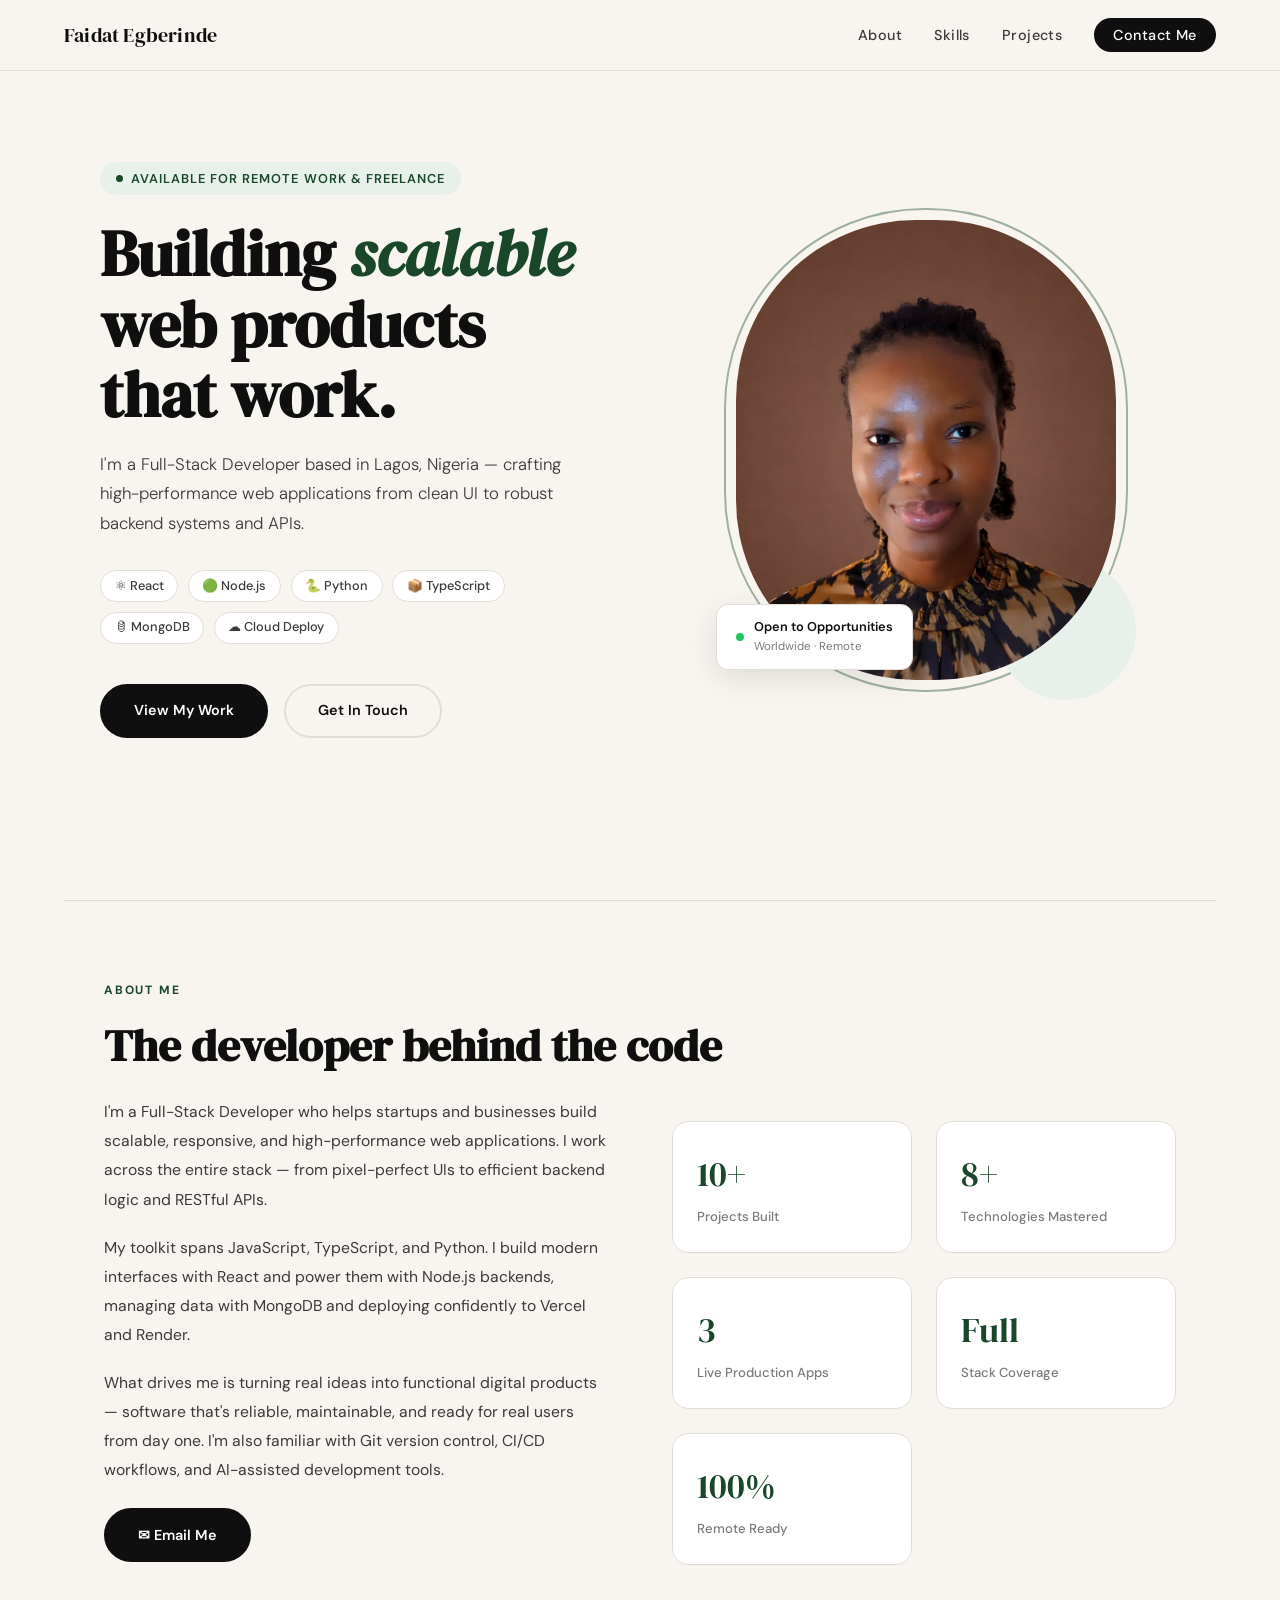
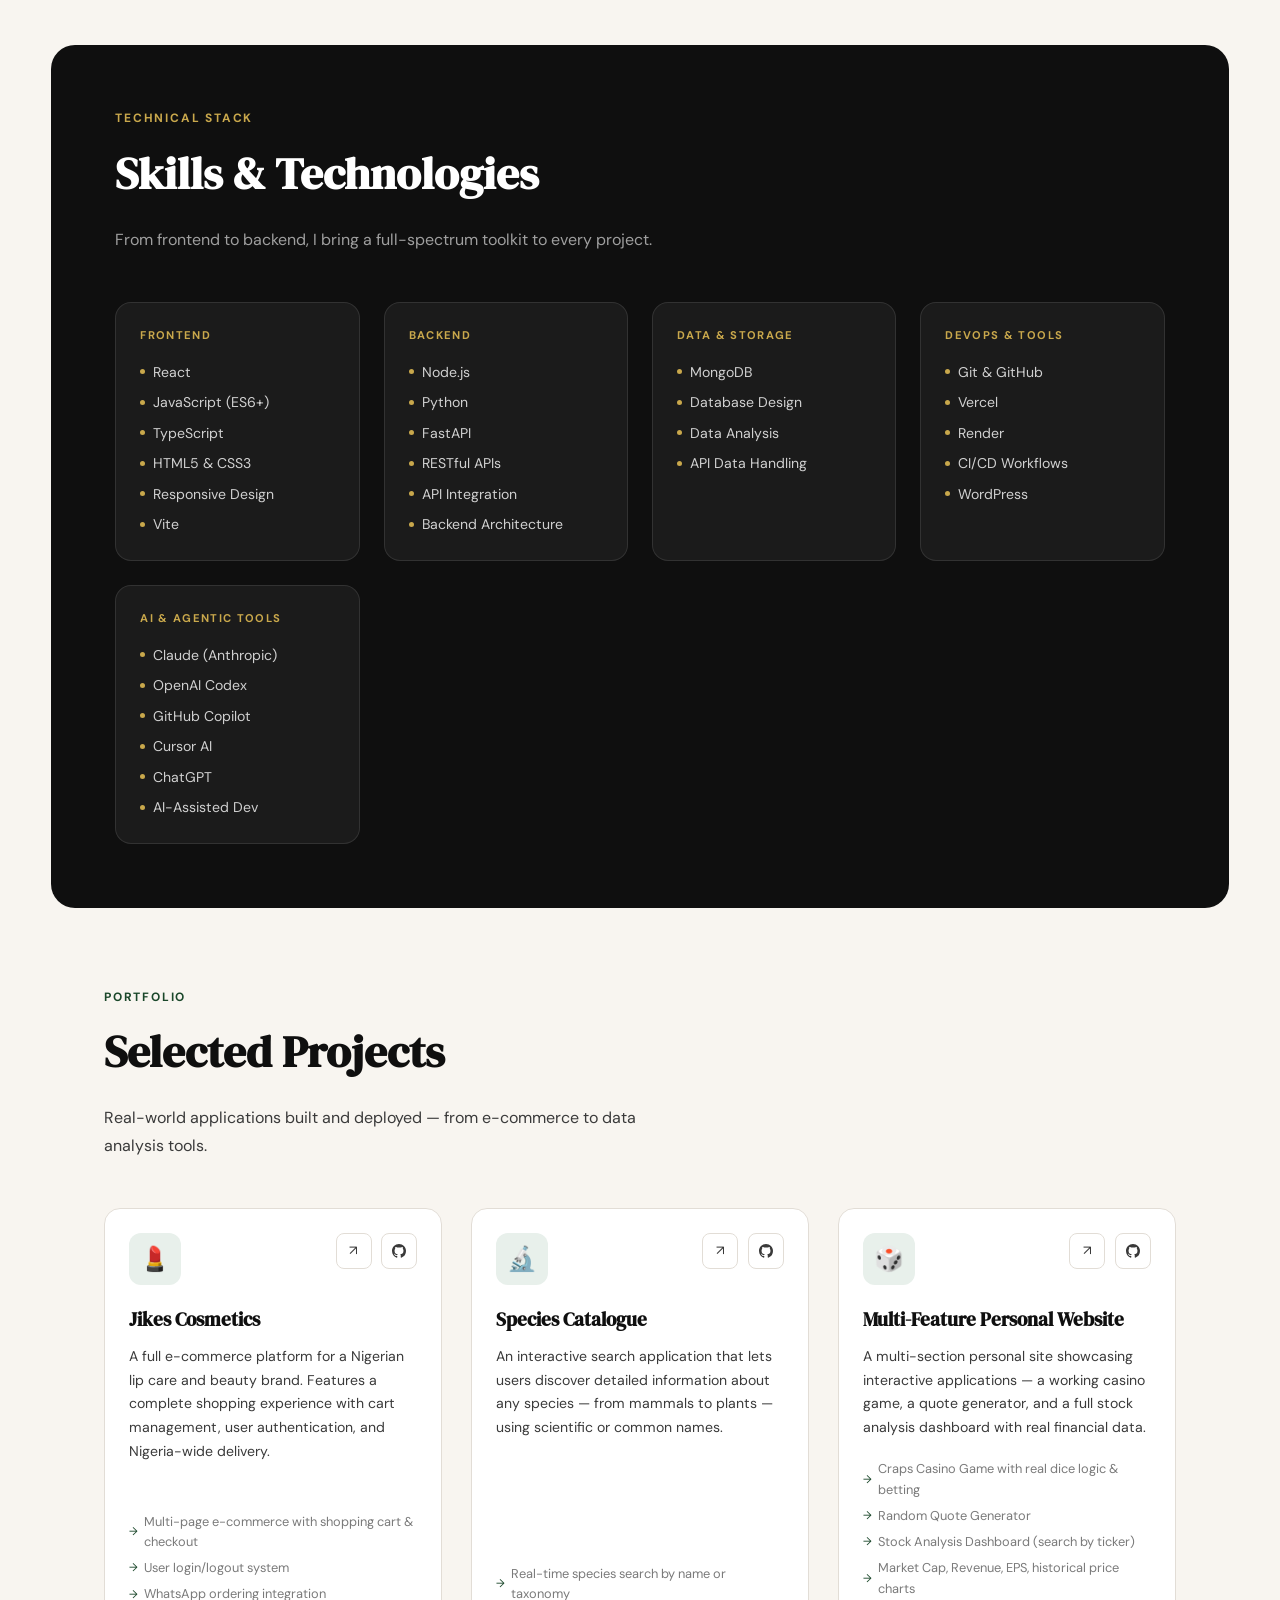
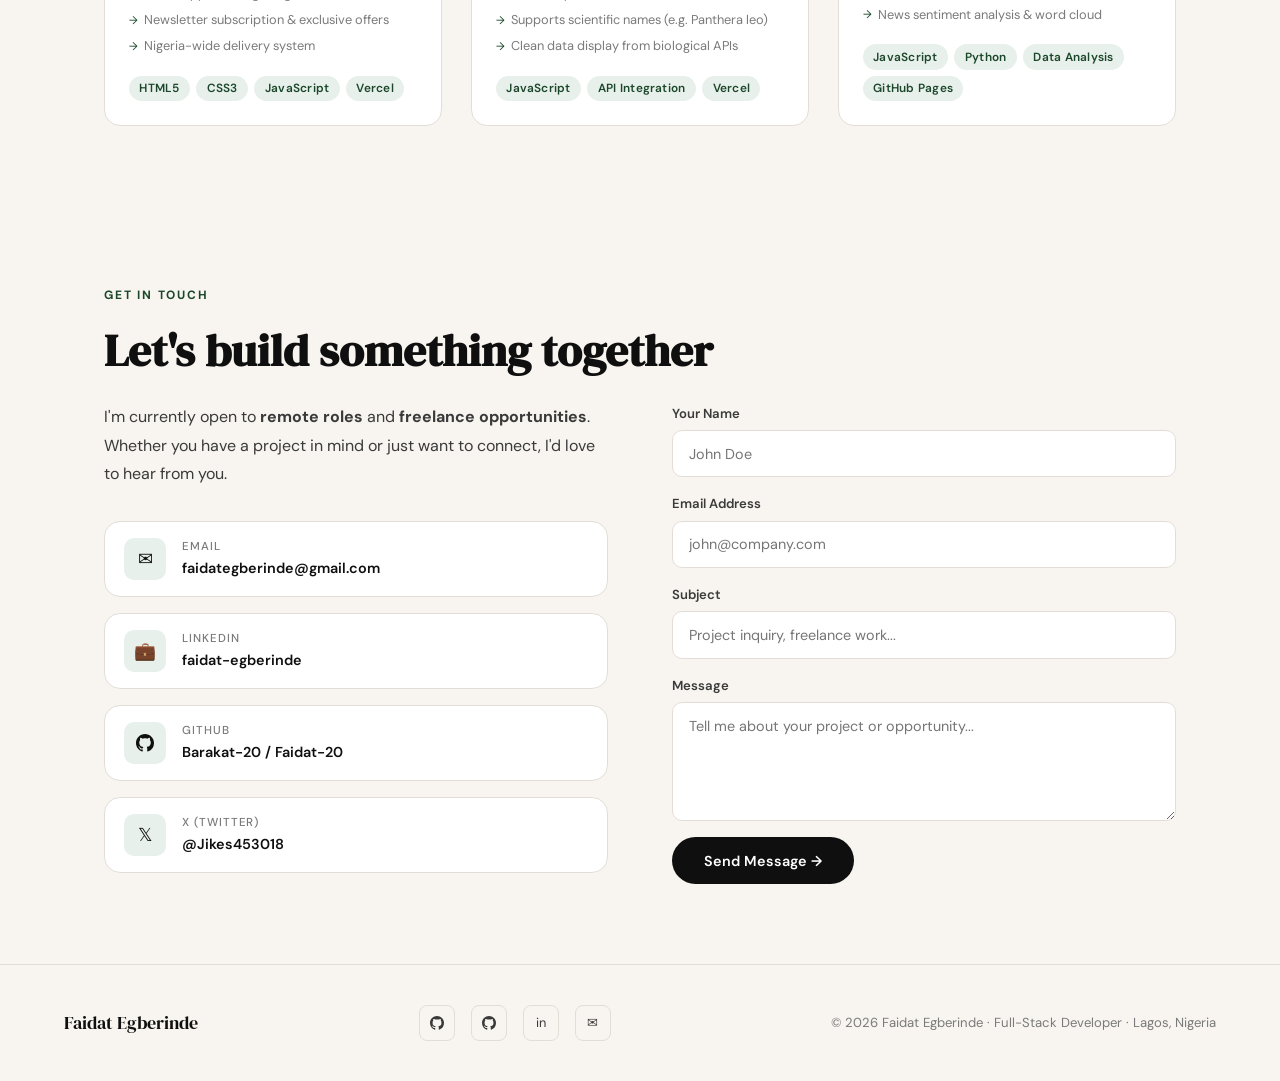
==== index.html @ 98005ed3 "Added a readme message" ====
<!DOCTYPE html>
<html lang="en">
<head>
<meta charset="UTF-8">
<meta name="viewport" content="width=device-width, initial-scale=1.0">
<title>Faidat Egberinde — Full-Stack Developer</title>
<link rel="preconnect" href="https://fonts.googleapis.com">
<link href="https://fonts.googleapis.com/css2?family=DM+Serif+Display:ital@0;1&family=DM+Sans:wght@300;400;500;600&display=swap" rel="stylesheet">
<style>
  :root {
    --ink: #0f0f0f;
    --ink-soft: #3a3a3a;
    --ink-muted: #7a7a7a;
    --bg: #f8f5f0;
    --bg-card: #ffffff;
    --accent: #1a472a;
    --accent-light: #2d6a4f;
    --accent-pale: #e8f0eb;
    --gold: #c9a84c;
    --border: #e2ddd6;
    --radius: 16px;
  }

  *, *::before, *::after { box-sizing: border-box; margin: 0; padding: 0; }

  html { scroll-behavior: smooth; }

  body {
    font-family: 'DM Sans', sans-serif;
    background: var(--bg);
    color: var(--ink);
    line-height: 1.6;
    overflow-x: hidden;
  }

  /* ── NAV ── */
  nav {
    position: fixed;
    top: 0; left: 0; right: 0;
    z-index: 100;
    display: flex;
    justify-content: space-between;
    align-items: center;
    padding: 1.2rem 5%;
    background: rgba(248,245,240,0.92);
    backdrop-filter: blur(12px);
    border-bottom: 1px solid var(--border);
  }
  .nav-logo {
    font-family: 'DM Serif Display', serif;
    font-size: 1.25rem;
    color: var(--ink);
    text-decoration: none;
    letter-spacing: 0.01em;
  }
  .nav-links { display: flex; gap: 2rem; list-style: none; }
  .nav-links a {
    text-decoration: none;
    color: var(--ink-soft);
    font-size: 0.9rem;
    font-weight: 500;
    letter-spacing: 0.03em;
    transition: color 0.2s;
  }
  .nav-links a:hover { color: var(--accent); }
  .nav-cta {
    background: var(--ink);
    color: #fff !important;
    padding: 0.5rem 1.2rem;
    border-radius: 50px;
    transition: background 0.2s !important;
  }
  .nav-cta:hover { background: var(--accent) !important; color: #fff !important; }

  /* ── HERO ── */
  .hero {
    min-height: 100vh;
    display: grid;
    grid-template-columns: 1fr 1fr;
    align-items: center;
    padding: 6rem 5% 4rem;
    gap: 4rem;
    max-width: 1200px;
    margin: 0 auto;
  }
  .hero-text { animation: fadeUp 0.9s ease both; }
  .hero-badge {
    display: inline-flex;
    align-items: center;
    gap: 0.5rem;
    background: var(--accent-pale);
    color: var(--accent);
    font-size: 0.8rem;
    font-weight: 600;
    letter-spacing: 0.08em;
    text-transform: uppercase;
    padding: 0.4rem 1rem;
    border-radius: 50px;
    margin-bottom: 1.5rem;
  }
  .hero-badge::before {
    content: '';
    width: 7px; height: 7px;
    background: var(--accent);
    border-radius: 50%;
    animation: pulse 2s infinite;
  }
  h1 {
    font-family: 'DM Serif Display', serif;
    font-size: clamp(2.8rem, 5vw, 4.2rem);
    line-height: 1.1;
    color: var(--ink);
    margin-bottom: 1.2rem;
  }
  h1 em {
    font-style: italic;
    color: var(--accent);
  }
  .hero-subtitle {
    font-size: 1.05rem;
    color: var(--ink-soft);
    max-width: 480px;
    margin-bottom: 2rem;
    font-weight: 300;
    line-height: 1.75;
  }
  .hero-tags {
    display: flex;
    flex-wrap: wrap;
    gap: 0.6rem;
    margin-bottom: 2.5rem;
  }
  .tag {
    background: var(--bg-card);
    border: 1px solid var(--border);
    color: var(--ink-soft);
    padding: 0.3rem 0.85rem;
    border-radius: 50px;
    font-size: 0.8rem;
    font-weight: 500;
  }
  .hero-actions { display: flex; gap: 1rem; flex-wrap: wrap; }
  .btn-primary {
    background: var(--ink);
    color: #fff;
    padding: 0.85rem 2rem;
    border-radius: 50px;
    text-decoration: none;
    font-weight: 600;
    font-size: 0.9rem;
    transition: all 0.2s;
    border: 2px solid var(--ink);
  }
  .btn-primary:hover { background: var(--accent); border-color: var(--accent); }
  .btn-outline {
    background: transparent;
    color: var(--ink);
    padding: 0.85rem 2rem;
    border-radius: 50px;
    text-decoration: none;
    font-weight: 600;
    font-size: 0.9rem;
    border: 2px solid var(--border);
    transition: all 0.2s;
  }
  .btn-outline:hover { border-color: var(--ink); }

  .hero-visual {
    display: flex;
    justify-content: center;
    animation: fadeUp 1.1s 0.2s ease both;
  }
  .photo-frame {
    position: relative;
    width: 380px;
    height: 460px;
  }
  .photo-frame::before {
    content: '';
    position: absolute;
    inset: -12px;
    border: 2px solid var(--accent);
    border-radius: 200px 200px 200px 200px;
    z-index: 0;
    opacity: 0.4;
  }
  .photo-frame::after {
    content: '';
    position: absolute;
    bottom: -20px;
    right: -20px;
    width: 140px;
    height: 140px;
    background: var(--accent-pale);
    border-radius: 50%;
    z-index: 0;
  }
  .photo-frame img {
    position: relative;
    z-index: 1;
    width: 100%;
    height: 100%;
    object-fit: cover;
    border-radius: 180px 180px 180px 180px;
    display: block;
  }
  .photo-badge {
    position: absolute;
    bottom: 10px;
    left: -20px;
    z-index: 2;
    background: var(--bg-card);
    border: 1px solid var(--border);
    border-radius: 12px;
    padding: 0.8rem 1.2rem;
    box-shadow: 0 8px 30px rgba(0,0,0,0.1);
    display: flex;
    align-items: center;
    gap: 0.6rem;
    font-size: 0.8rem;
  }
  .badge-dot { width: 8px; height: 8px; background: #22c55e; border-radius: 50%; animation: pulse 2s infinite; }
  .badge-text { font-weight: 600; color: var(--ink); }
  .badge-sub { color: var(--ink-muted); font-size: 0.72rem; }

  /* ── SECTIONS ── */
  section { padding: 5rem 5%; max-width: 1200px; margin: 0 auto; }
  .section-label {
    font-size: 0.75rem;
    font-weight: 700;
    letter-spacing: 0.15em;
    text-transform: uppercase;
    color: var(--accent);
    margin-bottom: 0.6rem;
  }
  .section-title {
    font-family: 'DM Serif Display', serif;
    font-size: clamp(1.8rem, 3.5vw, 2.8rem);
    color: var(--ink);
    margin-bottom: 1rem;
  }
  .section-desc {
    color: var(--ink-soft);
    max-width: 540px;
    font-size: 1rem;
    line-height: 1.75;
    margin-bottom: 3rem;
  }
  .divider {
    width: 100%;
    height: 1px;
    background: var(--border);
    margin: 0 5%;
    width: 90%;
  }

  /* ── ABOUT ── */
  .about-grid {
    display: grid;
    grid-template-columns: 1fr 1fr;
    gap: 4rem;
    align-items: start;
  }
  .about-text p {
    color: var(--ink-soft);
    line-height: 1.85;
    margin-bottom: 1.2rem;
    font-size: 0.98rem;
  }
  .about-stats {
    display: grid;
    grid-template-columns: 1fr 1fr;
    gap: 1.5rem;
    margin-top: 1.5rem;
  }
  .stat-card {
    background: var(--bg-card);
    border: 1px solid var(--border);
    border-radius: var(--radius);
    padding: 1.5rem;
  }
  .stat-num {
    font-family: 'DM Serif Display', serif;
    font-size: 2.2rem;
    color: var(--accent);
    display: block;
  }
  .stat-label { font-size: 0.82rem; color: var(--ink-muted); font-weight: 500; }

  /* ── SKILLS ── */
  #skills { background: var(--ink); border-radius: 24px; padding: 4rem; max-width: calc(100% - 8%); margin: 0 4%; }
  #skills .section-label { color: var(--gold); }
  #skills .section-title { color: #fff; }
  #skills .section-desc { color: rgba(255,255,255,0.6); }
  .skills-grid {
    display: grid;
    grid-template-columns: repeat(auto-fit, minmax(200px, 1fr));
    gap: 1.5rem;
  }
  .skill-group {
    background: rgba(255,255,255,0.05);
    border: 1px solid rgba(255,255,255,0.1);
    border-radius: var(--radius);
    padding: 1.5rem;
  }
  .skill-group-title {
    font-size: 0.7rem;
    font-weight: 700;
    letter-spacing: 0.12em;
    text-transform: uppercase;
    color: var(--gold);
    margin-bottom: 1rem;
  }
  .skill-list { display: flex; flex-direction: column; gap: 0.5rem; }
  .skill-item {
    font-size: 0.88rem;
    color: rgba(255,255,255,0.8);
    display: flex;
    align-items: center;
    gap: 0.5rem;
    font-weight: 400;
  }
  .skill-dot { width: 5px; height: 5px; background: var(--gold); border-radius: 50%; flex-shrink: 0; }

  /* ── PROJECTS ── */
  .projects-grid {
    display: grid;
    grid-template-columns: repeat(auto-fit, minmax(320px, 1fr));
    gap: 1.8rem;
  }
  .project-card {
    background: var(--bg-card);
    border: 1px solid var(--border);
    border-radius: var(--radius);
    overflow: hidden;
    transition: transform 0.25s, box-shadow 0.25s;
    display: flex;
    flex-direction: column;
  }
  .project-card:hover {
    transform: translateY(-5px);
    box-shadow: 0 20px 50px rgba(0,0,0,0.09);
  }
  .project-header {
    padding: 1.5rem 1.5rem 0;
    display: flex;
    justify-content: space-between;
    align-items: flex-start;
  }
  .project-icon {
    width: 52px; height: 52px;
    border-radius: 12px;
    display: flex;
    align-items: center;
    justify-content: center;
    font-size: 1.5rem;
    background: var(--accent-pale);
  }
  .project-links { display: flex; gap: 0.6rem; }
  .project-links a {
    width: 36px; height: 36px;
    border: 1px solid var(--border);
    border-radius: 8px;
    display: flex;
    align-items: center;
    justify-content: center;
    text-decoration: none;
    color: var(--ink-soft);
    font-size: 0.85rem;
    transition: all 0.2s;
  }
  .project-links a:hover { background: var(--ink); color: #fff; border-color: var(--ink); }
  .project-body { padding: 1.2rem 1.5rem 1.5rem; flex: 1; display: flex; flex-direction: column; }
  .project-title {
    font-family: 'DM Serif Display', serif;
    font-size: 1.2rem;
    color: var(--ink);
    margin-bottom: 0.6rem;
  }
  .project-desc {
    font-size: 0.88rem;
    color: var(--ink-soft);
    line-height: 1.7;
    margin-bottom: 1.2rem;
    flex: 1;
  }
  .project-features {
    list-style: none;
    margin-bottom: 1.2rem;
    display: flex;
    flex-direction: column;
    gap: 0.35rem;
  }
  .project-features li {
    font-size: 0.8rem;
    color: var(--ink-muted);
    display: flex;
    align-items: center;
    gap: 0.4rem;
  }
  .project-features li::before { content: '→'; color: var(--accent); font-size: 0.7rem; }
  .project-tech { display: flex; flex-wrap: wrap; gap: 0.4rem; }
  .tech-tag {
    background: var(--accent-pale);
    color: var(--accent);
    border-radius: 50px;
    padding: 0.2rem 0.65rem;
    font-size: 0.74rem;
    font-weight: 600;
    letter-spacing: 0.02em;
  }

  /* ── CONTACT ── */
  .contact-wrap {
    display: grid;
    grid-template-columns: 1fr 1fr;
    gap: 4rem;
    align-items: start;
  }
  .contact-channels { display: flex; flex-direction: column; gap: 1rem; margin-top: 2rem; }
  .contact-channel {
    display: flex;
    align-items: center;
    gap: 1rem;
    padding: 1rem 1.2rem;
    background: var(--bg-card);
    border: 1px solid var(--border);
    border-radius: var(--radius);
    text-decoration: none;
    color: var(--ink);
    transition: all 0.2s;
  }
  .contact-channel:hover { border-color: var(--accent); box-shadow: 0 4px 16px rgba(26,71,42,0.1); }
  .channel-icon {
    width: 42px; height: 42px;
    background: var(--accent-pale);
    border-radius: 10px;
    display: flex;
    align-items: center;
    justify-content: center;
    font-size: 1.1rem;
    flex-shrink: 0;
  }
  .channel-label { font-size: 0.72rem; color: var(--ink-muted); font-weight: 500; text-transform: uppercase; letter-spacing: 0.08em; }
  .channel-value { font-size: 0.9rem; font-weight: 600; color: var(--ink); }

  .contact-form { display: flex; flex-direction: column; gap: 1rem; }
  .form-group { display: flex; flex-direction: column; gap: 0.4rem; }
  .form-group label { font-size: 0.82rem; font-weight: 600; color: var(--ink-soft); }
  .form-group input,
  .form-group textarea {
    background: var(--bg-card);
    border: 1px solid var(--border);
    border-radius: 10px;
    padding: 0.85rem 1rem;
    font-family: 'DM Sans', sans-serif;
    font-size: 0.9rem;
    color: var(--ink);
    outline: none;
    transition: border-color 0.2s;
    resize: vertical;
  }
  .form-group input:focus,
  .form-group textarea:focus { border-color: var(--accent); }
  .form-submit {
    background: var(--ink);
    color: #fff;
    border: none;
    padding: 0.9rem 2rem;
    border-radius: 50px;
    font-family: 'DM Sans', sans-serif;
    font-size: 0.9rem;
    font-weight: 600;
    cursor: pointer;
    transition: background 0.2s;
    align-self: flex-start;
  }
  .form-submit:hover { background: var(--accent); }

  /* ── FOOTER ── */
  footer {
    border-top: 1px solid var(--border);
    padding: 2.5rem 5%;
    display: flex;
    justify-content: space-between;
    align-items: center;
    max-width: 100%;
    flex-wrap: wrap;
    gap: 1rem;
  }
  .footer-left {
    font-family: 'DM Serif Display', serif;
    font-size: 1.1rem;
    color: var(--ink);
  }
  .footer-right { font-size: 0.82rem; color: var(--ink-muted); }
  .footer-socials { display: flex; gap: 1rem; }
  .footer-socials a {
    width: 36px; height: 36px;
    border: 1px solid var(--border);
    border-radius: 8px;
    display: flex;
    align-items: center;
    justify-content: center;
    text-decoration: none;
    color: var(--ink-soft);
    font-size: 0.8rem;
    transition: all 0.2s;
  }
  .footer-socials a:hover { background: var(--ink); color: #fff; border-color: var(--ink); }

  /* ── ANIMATIONS ── */
  @keyframes fadeUp {
    from { opacity: 0; transform: translateY(28px); }
    to { opacity: 1; transform: translateY(0); }
  }
  @keyframes pulse {
    0%, 100% { opacity: 1; transform: scale(1); }
    50% { opacity: 0.5; transform: scale(0.8); }
  }

  .fade-in { opacity: 0; transform: translateY(20px); transition: opacity 0.7s ease, transform 0.7s ease; }
  .fade-in.visible { opacity: 1; transform: translateY(0); }

  /* ── RESPONSIVE ── */
  @media (max-width: 768px) {
    .hero { grid-template-columns: 1fr; text-align: center; gap: 2.5rem; padding-top: 5rem; }
    .hero-visual { order: -1; }
    .photo-frame { width: 260px; height: 320px; }
    .photo-badge { left: 0; }
    .hero-subtitle { margin: 0 auto 2rem; }
    .hero-tags { justify-content: center; }
    .hero-actions { justify-content: center; }
    .about-grid { grid-template-columns: 1fr; }
    #skills { padding: 2.5rem 1.5rem; margin: 0 4%; }
    .contact-wrap { grid-template-columns: 1fr; }
    .nav-links { display: none; }
    footer { flex-direction: column; text-align: center; }
    .projects-grid { grid-template-columns: 1fr; }
  }
</style>
</head>
<body>

<!-- NAV -->
<nav>
  <a href="#" class="nav-logo">Faidat Egberinde</a>
  <ul class="nav-links">
    <li><a href="#about">About</a></li>
    <li><a href="#skills">Skills</a></li>
    <li><a href="#projects">Projects</a></li>
    <li><a href="#contact" class="nav-cta">Contact Me</a></li>
  </ul>
</nav>

<!-- HERO -->
<div style="max-width:1200px;margin:0 auto;">
<section style="padding-top:0;padding-bottom:0;max-width:none;margin:0;" class="hero">
  <div class="hero-text">
    <div class="hero-badge">Available for Remote Work &amp; Freelance</div>
    <h1>Building <em>scalable</em><br>web products<br>that work.</h1>
    <p class="hero-subtitle">
      I'm a Full-Stack Developer based in Lagos, Nigeria — crafting high-performance web applications from clean UI to robust backend systems and APIs.
    </p>
    <div class="hero-tags">
      <span class="tag">⚛ React</span>
      <span class="tag">🟢 Node.js</span>
      <span class="tag">🐍 Python</span>
      <span class="tag">📦 TypeScript</span>
      <span class="tag">🛢 MongoDB</span>
      <span class="tag">☁ Cloud Deploy</span>
    </div>
    <div class="hero-actions">
      <a href="#projects" class="btn-primary">View My Work</a>
      <a href="#contact" class="btn-outline">Get In Touch</a>
    </div>
  </div>
  <div class="hero-visual">
    <div class="photo-frame">
      <img src="PHOTO_PLACEHOLDER" alt="Faidat Egberinde">
      <div class="photo-badge">
        <div>
          <div class="badge-dot"></div>
        </div>
        <div>
          <div class="badge-text">Open to Opportunities</div>
          <div class="badge-sub">Worldwide · Remote</div>
        </div>
      </div>
    </div>
  </div>
</section>
</div>

<div class="divider"></div>

<!-- ABOUT -->
<section id="about">
  <div class="section-label fade-in">About Me</div>
  <h2 class="section-title fade-in">The developer behind the code</h2>
  <div class="about-grid">
    <div class="about-text fade-in">
      <p>I'm a Full-Stack Developer who helps startups and businesses build scalable, responsive, and high-performance web applications. I work across the entire stack — from pixel-perfect UIs to efficient backend logic and RESTful APIs.</p>
      <p>My toolkit spans JavaScript, TypeScript, and Python. I build modern interfaces with React and power them with Node.js backends, managing data with MongoDB and deploying confidently to Vercel and Render.</p>
      <p>What drives me is turning real ideas into functional digital products — software that's reliable, maintainable, and ready for real users from day one. I'm also familiar with Git version control, CI/CD workflows, and AI-assisted development tools.</p>
      <div style="margin-top:1.5rem;">
        <a href="mailto:faidategberinde@gmail.com" class="btn-primary" style="display:inline-flex;align-items:center;gap:0.4rem;">✉ Email Me</a>
      </div>
    </div>
    <div class="fade-in">
      <div class="about-stats">
        <div class="stat-card">
          <span class="stat-num">10+</span>
          <span class="stat-label">Projects Built</span>
        </div>
        <div class="stat-card">
          <span class="stat-num">8+</span>
          <span class="stat-label">Technologies Mastered</span>
        </div>
        <div class="stat-card">
          <span class="stat-num">3</span>
          <span class="stat-label">Live Production Apps</span>
        </div>
        <div class="stat-card">
          <span class="stat-num">Full</span>
          <span class="stat-label">Stack Coverage</span>
        </div>
        <div class="stat-card">
          <span class="stat-num">100%</span>
          <span class="stat-label">Remote Ready</span>
        </div>
      </div>
    </div>
  </div>
</section>

<!-- SKILLS -->
<section id="skills" style="border-radius:24px;">
  <div class="section-label fade-in">Technical Stack</div>
  <h2 class="section-title fade-in">Skills &amp; Technologies</h2>
  <p class="section-desc fade-in">From frontend to backend, I bring a full-spectrum toolkit to every project.</p>
  <div class="skills-grid fade-in">
    <div class="skill-group">
      <div class="skill-group-title">Frontend</div>
      <div class="skill-list">
        <div class="skill-item"><span class="skill-dot"></span>React</div>
        <div class="skill-item"><span class="skill-dot"></span>JavaScript (ES6+)</div>
        <div class="skill-item"><span class="skill-dot"></span>TypeScript</div>
        <div class="skill-item"><span class="skill-dot"></span>HTML5 &amp; CSS3</div>
        <div class="skill-item"><span class="skill-dot"></span>Responsive Design</div>
        <div class="skill-item"><span class="skill-dot"></span>Vite</div>
      </div>
    </div>
    <div class="skill-group">
      <div class="skill-group-title">Backend</div>
      <div class="skill-list">
        <div class="skill-item"><span class="skill-dot"></span>Node.js</div>
        <div class="skill-item"><span class="skill-dot"></span>Python</div>
        <div class="skill-item"><span class="skill-dot"></span>FastAPI</div>
        <div class="skill-item"><span class="skill-dot"></span>RESTful APIs</div>
        <div class="skill-item"><span class="skill-dot"></span>API Integration</div>
        <div class="skill-item"><span class="skill-dot"></span>Backend Architecture</div>
      </div>
    </div>
    <div class="skill-group">
      <div class="skill-group-title">Data &amp; Storage</div>
      <div class="skill-list">
        <div class="skill-item"><span class="skill-dot"></span>MongoDB</div>
        <div class="skill-item"><span class="skill-dot"></span>Database Design</div>
        <div class="skill-item"><span class="skill-dot"></span>Data Analysis</div>
        <div class="skill-item"><span class="skill-dot"></span>API Data Handling</div>
      </div>
    </div>
    <div class="skill-group">
      <div class="skill-group-title">DevOps &amp; Tools</div>
      <div class="skill-list">
        <div class="skill-item"><span class="skill-dot"></span>Git &amp; GitHub</div>
        <div class="skill-item"><span class="skill-dot"></span>Vercel</div>
        <div class="skill-item"><span class="skill-dot"></span>Render</div>
        <div class="skill-item"><span class="skill-dot"></span>CI/CD Workflows</div>
        <div class="skill-item"><span class="skill-dot"></span>WordPress</div>
      </div>
    </div>
    <div class="skill-group">
      <div class="skill-group-title">AI &amp; Agentic Tools</div>
      <div class="skill-list">
        <div class="skill-item"><span class="skill-dot"></span>Claude (Anthropic)</div>
        <div class="skill-item"><span class="skill-dot"></span>OpenAI Codex</div>
        <div class="skill-item"><span class="skill-dot"></span>GitHub Copilot</div>
        <div class="skill-item"><span class="skill-dot"></span>Cursor AI</div>
        <div class="skill-item"><span class="skill-dot"></span>ChatGPT</div>
        <div class="skill-item"><span class="skill-dot"></span>AI-Assisted Dev</div>
      </div>
    </div>
  </div>
</section>

<!-- PROJECTS -->
<section id="projects">
  <div class="section-label fade-in">Portfolio</div>
  <h2 class="section-title fade-in">Selected Projects</h2>
  <p class="section-desc fade-in">Real-world applications built and deployed — from e-commerce to data analysis tools.</p>
  <div class="projects-grid">

    <!-- Project 1: Jikes Cosmetics -->
    <div class="project-card fade-in">
      <div class="project-header">
        <div class="project-icon">💄</div>
        <div class="project-links">
          <a href="https://jc-website-mu.vercel.app/" target="_blank" rel="noopener" title="Live Site">↗</a>
          <a href="https://github.com/Barakat-20/simvo-vibe-coder" target="_blank" rel="noopener" title="GitHub">
            <svg width="14" height="14" fill="currentColor" viewBox="0 0 24 24"><path d="M12 0C5.37 0 0 5.37 0 12c0 5.31 3.435 9.795 8.205 11.385.6.105.825-.255.825-.57 0-.285-.015-1.23-.015-2.235-3.015.555-3.795-.735-4.035-1.41-.135-.345-.72-1.41-1.23-1.695-.42-.225-1.02-.78-.015-.795.945-.015 1.62.87 1.845 1.23 1.08 1.815 2.805 1.305 3.495.99.105-.78.42-1.305.765-1.605-2.67-.3-5.46-1.335-5.46-5.925 0-1.305.465-2.385 1.23-3.225-.12-.3-.54-1.53.12-3.18 0 0 1.005-.315 3.3 1.23.96-.27 1.98-.405 3-.405s2.04.135 3 .405c2.295-1.56 3.3-1.23 3.3-1.23.66 1.65.24 2.88.12 3.18.765.84 1.23 1.905 1.23 3.225 0 4.605-2.805 5.625-5.475 5.925.435.375.81 1.095.81 2.22 0 1.605-.015 2.895-.015 3.3 0 .315.225.69.825.57A12.02 12.02 0 0024 12c0-6.63-5.37-12-12-12z"/></svg>
          </a>
        </div>
      </div>
      <div class="project-body">
        <h3 class="project-title">Jikes Cosmetics</h3>
        <p class="project-desc">A full e-commerce platform for a Nigerian lip care and beauty brand. Features a complete shopping experience with cart management, user authentication, and Nigeria-wide delivery.</p>
        <ul class="project-features">
          <li>Multi-page e-commerce with shopping cart & checkout</li>
          <li>User login/logout system</li>
          <li>WhatsApp ordering integration</li>
          <li>Newsletter subscription & exclusive offers</li>
          <li>Nigeria-wide delivery system</li>
        </ul>
        <div class="project-tech">
          <span class="tech-tag">HTML5</span>
          <span class="tech-tag">CSS3</span>
          <span class="tech-tag">JavaScript</span>
          <span class="tech-tag">Vercel</span>
        </div>
      </div>
    </div>

    <!-- Project 2: Species Catalogue -->
    <div class="project-card fade-in">
      <div class="project-header">
        <div class="project-icon">🔬</div>
        <div class="project-links">
          <a href="https://simvo-vibe-coder-seven.vercel.app/" target="_blank" rel="noopener" title="Live Site">↗</a>
          <a href="https://github.com/Barakat-20/simvo-vibe-coder" target="_blank" rel="noopener" title="GitHub">
            <svg width="14" height="14" fill="currentColor" viewBox="0 0 24 24"><path d="M12 0C5.37 0 0 5.37 0 12c0 5.31 3.435 9.795 8.205 11.385.6.105.825-.255.825-.57 0-.285-.015-1.23-.015-2.235-3.015.555-3.795-.735-4.035-1.41-.135-.345-.72-1.41-1.23-1.695-.42-.225-1.02-.78-.015-.795.945-.015 1.62.87 1.845 1.23 1.08 1.815 2.805 1.305 3.495.99.105-.78.42-1.305.765-1.605-2.67-.3-5.46-1.335-5.46-5.925 0-1.305.465-2.385 1.23-3.225-.12-.3-.54-1.53.12-3.18 0 0 1.005-.315 3.3 1.23.96-.27 1.98-.405 3-.405s2.04.135 3 .405c2.295-1.56 3.3-1.23 3.3-1.23.66 1.65.24 2.88.12 3.18.765.84 1.23 1.905 1.23 3.225 0 4.605-2.805 5.625-5.475 5.925.435.375.81 1.095.81 2.22 0 1.605-.015 2.895-.015 3.3 0 .315.225.69.825.57A12.02 12.02 0 0024 12c0-6.63-5.37-12-12-12z"/></svg>
          </a>
        </div>
      </div>
      <div class="project-body">
        <h3 class="project-title">Species Catalogue</h3>
        <p class="project-desc">An interactive search application that lets users discover detailed information about any species — from mammals to plants — using scientific or common names.</p>
        <ul class="project-features">
          <li>Real-time species search by name or taxonomy</li>
          <li>Supports scientific names (e.g. Panthera leo)</li>
          <li>Clean data display from biological APIs</li>
        </ul>
        <div class="project-tech">
          <span class="tech-tag">JavaScript</span>
          <span class="tech-tag">API Integration</span>
          <span class="tech-tag">Vercel</span>
        </div>
      </div>
    </div>

    <!-- Project 3: Personal Website -->
    <div class="project-card fade-in">
      <div class="project-header">
        <div class="project-icon">🎲</div>
        <div class="project-links">
          <a href="https://barakat-20.github.io/personal-website/personal-website/dist/" target="_blank" rel="noopener" title="Live Site">↗</a>
          <a href="https://github.com/Barakat-20" target="_blank" rel="noopener" title="GitHub">
            <svg width="14" height="14" fill="currentColor" viewBox="0 0 24 24"><path d="M12 0C5.37 0 0 5.37 0 12c0 5.31 3.435 9.795 8.205 11.385.6.105.825-.255.825-.57 0-.285-.015-1.23-.015-2.235-3.015.555-3.795-.735-4.035-1.41-.135-.345-.72-1.41-1.23-1.695-.42-.225-1.02-.78-.015-.795.945-.015 1.62.87 1.845 1.23 1.08 1.815 2.805 1.305 3.495.99.105-.78.42-1.305.765-1.605-2.67-.3-5.46-1.335-5.46-5.925 0-1.305.465-2.385 1.23-3.225-.12-.3-.54-1.53.12-3.18 0 0 1.005-.315 3.3 1.23.96-.27 1.98-.405 3-.405s2.04.135 3 .405c2.295-1.56 3.3-1.23 3.3-1.23.66 1.65.24 2.88.12 3.18.765.84 1.23 1.905 1.23 3.225 0 4.605-2.805 5.625-5.475 5.925.435.375.81 1.095.81 2.22 0 1.605-.015 2.895-.015 3.3 0 .315.225.69.825.57A12.02 12.02 0 0024 12c0-6.63-5.37-12-12-12z"/></svg>
          </a>
        </div>
      </div>
      <div class="project-body">
        <h3 class="project-title">Multi-Feature Personal Website</h3>
        <p class="project-desc">A multi-section personal site showcasing interactive applications — a working casino game, a quote generator, and a full stock analysis dashboard with real financial data.</p>
        <ul class="project-features">
          <li>Craps Casino Game with real dice logic & betting</li>
          <li>Random Quote Generator</li>
          <li>Stock Analysis Dashboard (search by ticker)</li>
          <li>Market Cap, Revenue, EPS, historical price charts</li>
          <li>News sentiment analysis & word cloud</li>
        </ul>
        <div class="project-tech">
          <span class="tech-tag">JavaScript</span>
          <span class="tech-tag">Python</span>
          <span class="tech-tag">Data Analysis</span>
          <span class="tech-tag">GitHub Pages</span>
        </div>
      </div>
    </div>

  </div>
</section>

<!-- CONTACT -->
<section id="contact">
  <div class="section-label fade-in">Get In Touch</div>
  <h2 class="section-title fade-in">Let's build something together</h2>
  <div class="contact-wrap">
    <div class="contact-info fade-in">
      <p style="color:var(--ink-soft);line-height:1.8;margin-bottom:0.5rem;">I'm currently open to <strong>remote roles</strong> and <strong>freelance opportunities</strong>. Whether you have a project in mind or just want to connect, I'd love to hear from you.</p>
      <div class="contact-channels">
        <a href="mailto:faidategberinde@gmail.com" class="contact-channel">
          <div class="channel-icon">✉</div>
          <div>
            <div class="channel-label">Email</div>
            <div class="channel-value">faidategberinde@gmail.com</div>
          </div>
        </a>
        <a href="https://linkedin.com/in/faidat-egberinde-b6934a3bb" target="_blank" rel="noopener" class="contact-channel">
          <div class="channel-icon">💼</div>
          <div>
            <div class="channel-label">LinkedIn</div>
            <div class="channel-value">faidat-egberinde</div>
          </div>
        </a>
        <a href="https://github.com/Barakat-20" target="_blank" rel="noopener" class="contact-channel">
          <div class="channel-icon">
            <svg width="18" height="18" fill="currentColor" viewBox="0 0 24 24"><path d="M12 0C5.37 0 0 5.37 0 12c0 5.31 3.435 9.795 8.205 11.385.6.105.825-.255.825-.57 0-.285-.015-1.23-.015-2.235-3.015.555-3.795-.735-4.035-1.41-.135-.345-.72-1.41-1.23-1.695-.42-.225-1.02-.78-.015-.795.945-.015 1.62.87 1.845 1.23 1.08 1.815 2.805 1.305 3.495.99.105-.78.42-1.305.765-1.605-2.67-.3-5.46-1.335-5.46-5.925 0-1.305.465-2.385 1.23-3.225-.12-.3-.54-1.53.12-3.18 0 0 1.005-.315 3.3 1.23.96-.27 1.98-.405 3-.405s2.04.135 3 .405c2.295-1.56 3.3-1.23 3.3-1.23.66 1.65.24 2.88.12 3.18.765.84 1.23 1.905 1.23 3.225 0 4.605-2.805 5.625-5.475 5.925.435.375.81 1.095.81 2.22 0 1.605-.015 2.895-.015 3.3 0 .315.225.69.825.57A12.02 12.02 0 0024 12c0-6.63-5.37-12-12-12z"/></svg>
          </div>
          <div>
            <div class="channel-label">GitHub</div>
            <div class="channel-value">Barakat-20 / Faidat-20</div>
          </div>
        </a>
        <a href="https://x.com/Jikes453018" target="_blank" rel="noopener" class="contact-channel">
          <div class="channel-icon">𝕏</div>
          <div>
            <div class="channel-label">X (Twitter)</div>
            <div class="channel-value">@Jikes453018</div>
          </div>
        </a>
      </div>
    </div>
    <div class="fade-in">
      <form class="contact-form" onsubmit="handleSubmit(event)">
        <div class="form-group">
          <label for="name">Your Name</label>
          <input type="text" id="name" placeholder="John Doe" required>
        </div>
        <div class="form-group">
          <label for="email">Email Address</label>
          <input type="email" id="email" placeholder="john@company.com" required>
        </div>
        <div class="form-group">
          <label for="subject">Subject</label>
          <input type="text" id="subject" placeholder="Project inquiry, freelance work...">
        </div>
        <div class="form-group">
          <label for="message">Message</label>
          <textarea id="message" rows="5" placeholder="Tell me about your project or opportunity..." required></textarea>
        </div>
        <button type="submit" class="form-submit">Send Message →</button>
      </form>
    </div>
  </div>
</section>

<!-- FOOTER -->
<footer>
  <div class="footer-left">Faidat Egberinde</div>
  <div class="footer-socials">
    <a href="https://github.com/Barakat-20" target="_blank" rel="noopener" title="GitHub: Barakat-20">
      <svg width="14" height="14" fill="currentColor" viewBox="0 0 24 24"><path d="M12 0C5.37 0 0 5.37 0 12c0 5.31 3.435 9.795 8.205 11.385.6.105.825-.255.825-.57 0-.285-.015-1.23-.015-2.235-3.015.555-3.795-.735-4.035-1.41-.135-.345-.72-1.41-1.23-1.695-.42-.225-1.02-.78-.015-.795.945-.015 1.62.87 1.845 1.23 1.08 1.815 2.805 1.305 3.495.99.105-.78.42-1.305.765-1.605-2.67-.3-5.46-1.335-5.46-5.925 0-1.305.465-2.385 1.23-3.225-.12-.3-.54-1.53.12-3.18 0 0 1.005-.315 3.3 1.23.96-.27 1.98-.405 3-.405s2.04.135 3 .405c2.295-1.56 3.3-1.23 3.3-1.23.66 1.65.24 2.88.12 3.18.765.84 1.23 1.905 1.23 3.225 0 4.605-2.805 5.625-5.475 5.925.435.375.81 1.095.81 2.22 0 1.605-.015 2.895-.015 3.3 0 .315.225.69.825.57A12.02 12.02 0 0024 12c0-6.63-5.37-12-12-12z"/></svg>
    </a>
    <a href="https://github.com/Faidat-20" target="_blank" rel="noopener" title="GitHub: Faidat-20">
      <svg width="14" height="14" fill="currentColor" viewBox="0 0 24 24"><path d="M12 0C5.37 0 0 5.37 0 12c0 5.31 3.435 9.795 8.205 11.385.6.105.825-.255.825-.57 0-.285-.015-1.23-.015-2.235-3.015.555-3.795-.735-4.035-1.41-.135-.345-.72-1.41-1.23-1.695-.42-.225-1.02-.78-.015-.795.945-.015 1.62.87 1.845 1.23 1.08 1.815 2.805 1.305 3.495.99.105-.78.42-1.305.765-1.605-2.67-.3-5.46-1.335-5.46-5.925 0-1.305.465-2.385 1.23-3.225-.12-.3-.54-1.53.12-3.18 0 0 1.005-.315 3.3 1.23.96-.27 1.98-.405 3-.405s2.04.135 3 .405c2.295-1.56 3.3-1.23 3.3-1.23.66 1.65.24 2.88.12 3.18.765.84 1.23 1.905 1.23 3.225 0 4.605-2.805 5.625-5.475 5.925.435.375.81 1.095.81 2.22 0 1.605-.015 2.895-.015 3.3 0 .315.225.69.825.57A12.02 12.02 0 0024 12c0-6.63-5.37-12-12-12z"/></svg>
    </a>
    <a href="https://linkedin.com/in/faidat-egberinde-b6934a3bb" target="_blank" rel="noopener" title="LinkedIn">in</a>
    <a href="mailto:faidategberinde@gmail.com" title="Email">✉</a>
  </div>
  <div class="footer-right"><span id="copy-year"></span> Faidat Egberinde · Full-Stack Developer · Lagos, Nigeria</div>
</footer>

<script>
// Dynamic copyright year
document.getElementById('copy-year').textContent = '© ' + new Date().getFullYear();

// Dynamic copyright year
document.getElementById('copy-year').textContent = '© ' + new Date().getFullYear();

// Inject photo
const photoB64 = '/9j/4AAQSkZJRgABAQAAAQABAAD/[base64]/2wBDAAUDBAQEAwUEBAQFBQUGBwwIBwcHBw8LCwkMEQ8SEhEPERETFhwXExQaFRERGCEYGh0dHx8fExciJCIeJBweHx7/2wBDAQUFBQcGBw4ICA4eFBEUHh4eHh4eHh4eHh4eHh4eHh4eHh4eHh4eHh4eHh4eHh4eHh4eHh4eHh4eHh4eHh4eHh7/wAARCAQABAADASIAAhEBAxEB/8QAHQAAAwADAQEBAQAAAAAAAAAAAAECAwQFBgcICf/EAEUQAAEDAwMDAgQFAgUEAAUBCQEAAhEDBCEFMUESUWEGcRMigZEHFDKhsSNCFVLB0eEkM2LwCBZDcvElkrI0U4KiRFTC/8QAGgEBAQADAQEAAAAAAAAAAAAAAAECAwQFBv/EAC8RAQACAgICAgICAgICAQUBAAABAgMRBBIhMRNBBSIyURRhI3FCkbEVM1KBofH/2gAMAwEAAhEDEQA/[base64]/[base64]/umCNkiTM7oncJoXxMoST2CB+NkjyEzvCDwil7mECZiYTIxO6BM/RAxsTsmI3H8qZPKoRMbIns9+ZQTnZBJASG8FFUP09kpk7BEneU4GxKgnE7J/XCZkg+EuTA91Q+3ZPc75QljI57oLjEoO/hAz5Kc7BQI7wUDnv7plu5SG8oHKRJkGIKcnMlGZAVC8whBnndBgnwiFGUh2VAEg5ymR91FABHhPM7oAg+4TAJKAAwYRmN0byCgjKBHbJQ4HGQqhAAk5QT08/6ogye6sD6IHblQA3zt2V4gypGJVCM90CPvKcblCMIF/[base64]/Nsqg2ncjhKZG+UzIzKRB7oDc9k+cmAkk4jhBUieyU9/[base64]/CrdSBuoHKYmSEmzgqzyqEAqGfAQBPKrMYUARiY2SMAZVDbdIx3QKPKI7bI5yUwJwECOT5RHhPKfEIFETkTwiP/ZVdkASgUQYShVAgILfKgnE/wCirMnhI4+6fOAqGPCI7oBO6YGIUBsIJEIIyZ+iZTOTuipjKB43VbzyiJCINwMpxOZhAPlMbYQI4wghUgoIyiEAeYKocjdAowkITA8ogd0ANt0ylxkpxAQCCjn22TO+ECLUR3VAeUeECjCIREHKeJ3QCCEx7ojzjlFIx7pHb/lWZKiMohHvKRAVDPhEIJjuiBCYHlMgQcoIxyUcp5nfKUYKBfukQcqgZjhP2QSAYKqO+UDPOVW4hBJG6n+VeJ3SI3QTHEo9sKonco3wipP7pRPH7qj91JPCIcQCiI8oxCBtugXEbJFUM8pGI7oFGVMDOVZEiUuP5QSj9pT3MoKoIzCPonuN0GSoMZBH1R/[base64]/KWPdNPCqpPug7pnfOyRKigDMJ4+iARCHHgFViR5gpme6Nvqn4RRse4QMD/VBP2SMDO6IqRtOEE/[base64]/sgoEBvwqg7JfWVQ7SgRM/[base64]/[base64]/dXGcnCkhAs7g5RB3lUBnsiCRugUEJxlBiT5QIHKAMKXDHhViOyRAg7hBO6BzhURvJSMoFEJEE+yozwg7oJIM7p+5RHbKI8oAxEd1JGFZ2zsk4cyUGPneAnODlBBnunGEUSO6DyZUgzyg890RR7kpHaZSESgjCuwiRlG/gJnIUxv3QMpHnCcQOVJ38IhmJ3SO6fOEiJKKkztKBKZGcFKN8oAgZE5QQO6MJwAIlBEEHsiedk/cojflBJ3mUsxvCvHlSRhBJ8o+qeO6YCoBHumcjKMpd+/CBFSeVfGTKk77fugk+8oM8FUd8KTJdJQIzslnIlHPhHJyiAjCRiVQ2OUu8oEBmdktp4VGZ7pRvKBTzur+qke+VXEIA75S/ZPAnCTt/CAxyqae6lMROUWGMHMbphSN91k4koF7pZCox1YSO2FAz90Z91MZ3V7gZVAdjOyQjc7J7JZiZQPHultMpyYjhKMlATyqHvlISeVUA/6oA7mSgEwjhEZEIKzEo4yUh90wMd1BfnlB27BHOTlHcyqHz2QRiZwlMzlPYKSB22MpHB2ymZk5lGED2PhMJDY5iFXZAAfUojhUkQMoCM9kIEbcIdsTOFAZBOZTmN91PO6uJAQGQie5SAMSmAY2QA2QBjZMDfEfVA3QOPKfG6Q5ITCoI3/lKQJQZk5iEHYyoBAI2RmEwDkQECAQdlQHlBH1QKM9lSkDO/0V9oQPbHKWxKPphPcIEcYhLZVGBjKIz5QOEjBTG8yjlAbc4RuMcIQIQM5UnyqIE+yTt8IDIBnZEonyhEA2xmUiMKhkHhCKkiDOyI3AKqM4CBHHKKUGOyOE47FBHOyICIKG4J4CZ2RndAuFJHhXmJUHdAcwSn5Rkz2QfCKDgYSlN3hDu6APZG/[base64]/[base64]/VMdwkIndU3nKBd+6Dk7pjOyYHKgj+UxOQqHumN4/dBOecJ94wmBmIQAJPf3VBmPdKOAFQR3ygQ8KgOxSHkq2gd+EANsKVYHMfup8SoDymJRiEwJ8p7DEwjdMbb7KsTCBASgBUBjfKQH3QBMHCXj/VUiMnhApwUe3KMxCoDGR+6gQnZMe2yqM5yiIlAbmUEcpj3QBk5RSM7pZ2VAFEA8oichMeERjJynGEBjKQG45VQO37o6RwgXG8QnG6IHKYBlAfsjwmM8ymRMwgnbwUcpkTyU48yEAEA/[base64]/dVuiMwN0RBH0hEcqw2Ug0T/AMoJOyRHCuJ3KDvk5QY8wjgwq8ZRyYygk4kbIAwmAOU4EEoqR7ojdXx2U8wEQs7qTI3V/[base64]/KDvKMT2CcZ7IASmN90QMiUQJiUAcjdBiU85xhHOygP4QR2TAxujnPCKXlV5GEsclG2VUVmOyED3ynzAIlQIoESgbeU0FA4TgbJD/wBKoDHdQBGEEZwq99kjEjMooS58Kh5RGQJCIXEKgM4QJjZMb7IHuCiBvsmMznKZGSike6RHYZVRjylGUQjkIKY+yYEnBQSZT5RGFWyBiNipiN0+ZlOBCCYg5yiJVQO6W3KAzCfJR9UY2QA91WOMJZ5TO/hAR3hLzsqgRPClwgoDO6YnlSBkkKkBwg+Cnj6oKKScdygQq4mcoiCMY5R4VRIPdKFQ4+iTgrjOUEZ3yoIHcbI53TPOcoG+UUTKEZiCnH3QIlG58px3KUYMIDCY+ycY3ykcblAH7KT/AAn3yiO2EEuSO6rjsiJQTGUo+6qE+neR9URMZhUPsmG4REndAuSRul9MqvCAio4hA3wq4hB3/lQHKX1yjjdEZVAd8o/lVEJEfsiEe2yRnhVjjCRE7FFS7ffCnneEzthB+yB9kH2RxumUQo2lLbdVAUu90CzEKeSqMTukRnJQTOIRCqDynmR3QSnGZhMc5TIRWN3dKM4CyEYzupjyiEQTCkq4jYqTnkIqXE/RScGVXGAl9FULdBEzwgZkJkY8qKRzykdzGEHyjHeVUA+yBgeEpicpnJ3lQJxxulzjCozlJAjCWJ9k++UjMzuqEe+6D4RGPKI7lAGSFJ3KuPKR3hUS4lScE5TOxCDxhEKNpQYjOE+N/ZIhFIjvspPdWfKkwCgk7EFLlUY7qd3boGZjfKQ3KO/8pjHugczCX7IHk5TGTugWN0c4wjjbZKdsoHzATG5OD7qZKY3xsqEThHPhH9vZIROFBeemSfZPyoBxEwrkThADvCYjdLKBv4UFgyPKZ+yG5G6eY48oFP1CAOE/qjkcd0D47JxBkFHBlMdpRU4HlJXx2UneJRDG6MdkxMbIjIACAnyn5QIhUBjGFAuJOyY3nP0SG0SqG6orspO6rdA8qBd+yfKY2KZBhAue6AFUIgdWOyBjbJ2T8hDcblM7nKBYHCXgI43TA2jZAEo9wg/siMhAZ8J8oMJ8hABAg+EDyU/coDhKc7QjOUHbugJ3Cf8A7ugZQQRhAH7fVMYyCjE5ygYCCsRKk790zJ8qSgcDZMDgFAmfCoeUC3SHjCqD9EchFJuyqNwCieEwAUXRJHwqPkJZARBhH2hHzfRIDKBnlKMxCvvhKOECRAmAq47JYkICPolHMKxHJRPEoEMBIj6piY3RH0CCCATO6IzsqI3RBEBBO/koA8qiPoiMQgUcbI6VUSmcHdBEYOEiIOf5WQjypIQ0kznsg7wmcjyg7wip4PCIg4VR3RARElL65VxiEigBHYJeUxn6JgIIIS9+Vk4UnbCIx+EiN8qyk7dFQcbp84wmQkgpHG6MnMp90RB/ZHdVvug+coJ2SI37K8RkqTv9EEptn6JCPdUBkQgMR5SIj2TG0koMSgl37KHeyszspcEEH3KRxmVkO/[base64]/ZMA5EoG6uFACO2yPKZPhTOTCBnuEDflPdHICBoESj2TgE4QMyBwkQPMqx37pHaEC53Sj7qjvsgzx/KgYycIjzlGe6qMqgjugeUyj6qAxnlAnumJP0QQTJhAxxyjI2R9E/ZA8I90/4R2CBxHgFLuqifdAGwQICcwmf3TB3EoQI4KQHZVz2QeSEC9koIxKo/wCiREBATwN0AZRGRCY3QHCJOcpx9kEd+VVAA4KYwntCIEKIUR/+UueyrEeUEZRSHhEeVQGN043CImOyY5zsnwgeyKMHJR+yeIU+EBuhLlMoHmY/1R4QBlM4JzCAjvsiN8o4yg4nKB4hGJKIkYVFAcqecq8cKfAQGfH3S5R+yfGTCKcZSIymNs4T4QSd4SjhWd1M5hARwjKPZPwgI3zCYU/sqxvKIRG4UZlZDspPlBMSERxKoBM7kzhFQQJyjxOyZQN45RCiRlMg7J47oO+EEkDhBx4VHaVJB5ygWJ3SPeYKZSOMcoiSZ8KecK3BTEmIQSTlHmcpgcjhOMHugUQchBO/CfGcojO6KR90tk8ygwiJJg9kjuVRiUigP2QIyEbJkSdkC8wk7OZynMA5S94nwgRgHCWd4wrODsoO6BHY9kjEqskpboJyClz5VkJHtKBd+EiceVW2d0j7IJj7oOPCodvKN5M/RBDp3Unc4VnupKoPEj3S2/[base64]/VM790SU7yITHumAU+8KhxICRgp9sojOdlAo3x+6Wdt1WYPCMxMoDhMbRyiRPlKZ2+qBnsUinPlTO/dFNNLaFNerToUnVatRtOm0S5zjAAQWf2Slebp+tNHfd/AJrMYTDaxZ8h/[base64]/CCJS2wq/lBzKCDvEo4yU9/ojg90Enfukdt8quN0ECEURupIjflURlBaJgIiZz3UwrykROEGI7wEoG8qyPCQEKgHkoIwmBg5TjHdBEYKkgR5VkHlKRkSikgjHZPcwgppEHdIjuVkI+qmN4QSRiVJ7LJHlSRmAqJKPM7I/hB3MbKARlVAH+qD2BwsmJYjfZUD5MKcqsgKKogx4RmOEYndHucop4znCW5lB28IMAoKHOUso7HhB3gJIfOU4KmRG+VY3CgOmdtk/[base64]/MPupZc0nMdUDwQ0wYXinVbdz6UXdUAMmoZ2PYLML42xF1ZXhe0mH03jdbf8eWr/I/09mHNzDt85XmvxEqj/wCV325rsNc12dTZgxk4HKy1dWpVWfC+MwOc2QWHIK4XqcG5LajmvdUkS5wAEAQmLFPaJlM2WJpMQ4tXUbOnYUrWjR+I9rYfUqCBPgLVtdRu22tSwpXtZls90lod+wWO7a1j+kgEnstTpLSSMLtmIeduXp/T9ehT1KnVaQxtFvygcr29lrdCu4dQ6eowM5XzHTSOvBhdSi5zWmp1kdG0Fa8mKL+3RizTT0+mtIcMbd1D6rWNLjgDdeJ0f1Fc2/VTq1Q5hGOvMLfpep6FRo/MgAdUGOVyTx7RLsjkVmHpX3LQflhzYk5UU7ulUp9cwAYI7LyN3rNMXxc17gHGJBwGrK+9pttXVLOs9xBySsvglPnh64vb99lUleY0r1DQIfb3L+k9Mh52lbtlr9CuWswCTBkx9lrtitH0zrmrP27ZOUYlazr23Z/3KrWjyVNHUrCq/op3tuXEwG9YkrX1lt7Q3sEQiFTRmE4PCjJMYyU+N0eNil3yiKJSOUE53QUQjuk5VthBHlBicO38pZlZCMYwkRAgoSmEYlMjBKIGyAjCk8/[base64]/[base64]/dAcdkHdPgoPY7IpE55T4iUt1WO26oUBHKojgKYznZQEdk+ZhEbZlOO5QAE43Qfsmd90jHCAJxCU4QfouPr+tN0ym4tYHuAk52WVazbxDG1orG5dlx37KCfsuFpvqOjdUKpeBTqUg3qE/wCYSFFX1Hb0aDifnd1FsA8rL47b1ph8tdb27vWCSJAWrdXLaFMuJyDsvJU/UVd14XF7GtnAP8LNfasx9Co9xAeTAC2RgttrnkVmPDY9Sax/RDLd7hI+ZeYr131INSs573ZOdljvbl9WQ4/Ra7mhuz5MLspj6w4smSbTtlFZwlnPKx/Ge0OAO6xucW//AHJE/Nk4hZtXYq73BzXtJyFhfVqPd873O9yqNTYDhY6jgHImtwuoR1AbgcrCcymXbQVTm9IkqprTLR+VsgrYFwfghk7nK1AQGmOymieo5SdLXy3H1Gmnha/WTuSOyx9ZDy2VlfljRGywmFmUuqPeBkrYZVqBnQ15A7LE2Gj3UlxBMJo3tmFUgESkKry8fMcbLD1jp8pB3TkndDcuia/xz03NV7sY+bZZxYsqUviva2oxu7mnpe3/AHXKa4TPIV0KpcXNLjHuppnW/wDb3Ppf1A6ncM066uW1qTh00q78Fp4Dl2br1LpdCi95qPrupnpeKLCQD7n+V8sdcBjTyqbdn4BfPzHB8rTbj1mdt9eVMRp7tvrvTPille1u6LZ/XAcP2K9Bp1/bahS+NaV2VqUYcDz5HC+UW35Cs0OqlzanInBW56T1CrpOumi2eh7uktnBCwvgjXhtpntuO3qX1cbIP3SY7qb1DKexXI7B/KDKJg7wkYmeECjO6RTPukd0CMxMoEo5QIkoiscqHD7qhmeEiMZKCCM4SI3VnzkKXYO6CSkRndVBSPsgIOeEIxOBlHG6qA91KDEpHYqAKRmTACqMRKDPdBPMTCXKoqDvsgfuU/[base64]/08pHc5KCp7lOfopzONkx2QWZSJM5R3zhMjGEQu6B5Tzvugg7ooG0d0eEfsqHOUD9yjjdPglHhA4OUTyUud1UfRAoTHkphHCBDbun9ECU+6AjOE4QOeE0BiDCOUE4mEpRT2wj33QZwJT7oFxuEzB5hIZO6cY7oBUM8pQJmUx2kZQV9cJHfZHG8IO8/RAI/hHPaEe6AO0KSnxjJ8qKjwwAkgAmFRXK8NqdP85qd5b1a4pN/L1XAnaQCQF7SpUa0hxqtDBMx3Xjdaq29vrL3lvxG1KL2wfIIXRx/FnNyJ/V4/[base64]/BDIh3V+yxuJMrHDiZHCxGSSx+OV0dJp1amt2hJg9bQZXPZtk5XZ0FzaWo0bm4JLWmZ9lJ9SypP7RD66xgp02tGwEZTMBc/TtVtb0DoqiRsCVvySF5kxMe3s1mJjwJ4S4TMSlyoyBxykZlViUo4lAiMYyjhON4QRjeERM/VE90swnzuikdipO/dWZ4Uxk4RC+qCNsp8EEoyAgkAwglM7yN0u/CqJKIHvKYmCiMbYUCnHlIo87J7+yCTPJUnOyqDJKUBAjITBREFHCAOOVJPcwqOBM7qTtsikdipdPZVykf/Sgg5M7IgKiCkeUBkTwjwg7yCh32RCMg7yp7yqO0ykRvygmcICNp4TAyig4U7jlXnMqXDfhEQ6e6RTd7/VJ3eUB34UmN5wq7yiNzuqIGxMIiE/KI3n+U2hHGJwpIyshMnKgjyjIoIMJD9kRE8Jt3RDHkyjYjKMxukcDOZQHlAko3TAzlWULMJ7p8IjwigEx7J+ZykJ5OQr9kQRnCImYTHuiBJKigHGyBOyPCoDhSVUJ+ybd1I3Vj9Xv5QNJPc5ymOcqA/lHthPEJgCVVIbI57p/ymJJyUYlBA7JjtwgRCcY7opDY4RITjaSjH1RBiSmgBPmUUcFPmFQyNkhvCAO3ZJUPOUADMIpCdlQQB34VDaUB5RGcJjycpgDaUQgnBTGUD7IFGN0HKfCXHn3RR/KIHdMDOUwBJzCCTEGMI5xhVEzKNzj7oEJhPwjfvKDEmEBkCdkTlL6p/[base64]/AGWu5/8AU6YIjcFW2i3p6nlwE/OQNlDqpq1Wt3jAcdyPK3xPhzW9sFV2CVhZL3gTyslfcjssVMfNKsQw+2frPSfDsK6oHWScAtlTTLCHB4MHYjgrPdFtag57nH4zWgNAGCFYlZapc34DSDmTPssYqR7cJ0HuDA00/lPPdDhSNQMh3SOyfTHY65BUFxKzfB6XFoMjhIUsk8BRdMBOd1lpBxDoOENNMvIe3PB/3WcMLWOPSQBukQROmPpAaD1fN2VNaZwQlULSwSMqXuEYmAnhl2I1IbM87KZlwhSwNLgHAx1ZPhZGfCa6oHdXTnoKMZlQcOqCUAj5jE9liG7XRMGSnWjpNSmSGk/[base64]/lBB3IQO6CM7KmhBPEoR7nKON8oheyREbhXwphEI90sJz5RhBImEcb5T+qR5QSYR3QYSxO8IoO2EjOyJndGZQTx2+qPbblPmN043ndBHslOFRAnKUbmUQDPP0SI5mFXEykYzlBM7kIRBOEZ/8ASin3zlSeZVGPKWDglEYzKncZWQyoEZVBjc5RsnxndT/dAQI4nulByE+YT5OUEk/RJPdMAR/[base64]/CnKffKYAndAjkJO57KxKRBjbKDGSqG6IxumBxygrha11cUrZnXWeGtJiVtQuLrTqVSs9pb19FB5APDllWNywvbrG1P1i2dQe6lVbLT05WgdSqm9azpa6nuc7hebriaVCpSaYrUusj/yGCsP559Okxo/Ux0h059l1VxRDitmmXX1avVfcVPy9R4a0y5nVt5C85fVpLz1EgukiVlu7p9auazSW/Vcy4uA2o7Eg8Fba0abXTc1QcNwpt7n4XW0sDuoRPZatPqdVIWzRLA4sIknE9ltiumne22arxSY4D5XN6SO61yxj2SBDgtum2qzoazPSZW463qBkOaB15BhSzPW3HFnVqyWZES4nhY6tB7T8OmB0t/u/wAxW8T8SqADAGCug20JLSCC3lYzeYSKbcijQd0MhkwfmCVxQfBeF261BtOCGrWvLerTBgAhwnCRdlONyKbalNopvgtnqA7LC6iRVlpkErfNuSJG/KG2zoWXdr6JbRO8AmOVNS3gdpXUtaPU2fCqvRlpd+ojCw7tkY/DgPpNY/[base64]/[base64]/VAwiKxHlMd9kh42VjbPCgMxlAiSq4RnAQL6JwSY+yAqjZFH7JgZ8IEbHKoBAwMIPblE7SUz2lELwjHZMymgO3ITPMonugb+EBH0TjtsqAxlEY7IAwRsl4TEnCDyeEBj6J8wlOCqzsUU/[base64]/Qc1rw0lzSNxO4XOrUqNW3ZUaYezErtq86zmuqFrHB253Wo9/[base64]/[base64]/ppHqB7ZVdcMEH2Wu8RaGdbTWX03T9XY4sHwXU6PTDS/Dvsu1RrMqZa8OHgr5XS1K5fL6tV1SpEBziupY6/cWrmVKtFrmg5LDB+y5bYv6d1ORH2+j4jdPzutPStStNStvj2tTqAw4HcHsVtgzuVzzGnVExMbgQEc5wEeCfqnjCKn32R3Co7HOUnfT6IJP1R3yg7JncQgWI7IjMA4RO8oG8IFge6R8KjtnCk7+EQjEzGFJ9oVHZSZQEqSPqmcpHsgh26I3gpmOZQR2QGOcpH7JiSE/[base64]/hAwc4S43Vc+UD48IMjskDjdM7eyAnMAygY2SJ+bsq3QGQcJt3RCcbQUFA8SjuhHOUB52S9908xKeYQATGEDcYT2BhFGx/[base64]/[base64]/xKDKky6fmSplpcMrC1pZUfTLwQ0x7rI2GDqSVrO25QIEkrepO66ZphozyuGLwAlrhhbltcYljwfCwmGysw9T6WrnT/UD7eg9zqNZpDerkxI/1Xv6FUVabagOHCfZfMdHuWsuqN2CHGm6fZfQtJuKVagG03gkCSFy5Y87duC3jToSnON1AMHuq4mVpdKvEqTuYTJScglPCZzwgiAgR7JbSqIhBHA3QT5SPKfHlIzHsiE45lSVRUHwgRgpc44TyTvCIzCoWM5hLlUR9kH3UEnfulxumeJKTt0CJ8oOJQTlHsgk4P/KR3VEZRxB3QIyd1J7yrIEQVMZQI7eFJ7KuN5SO0IhTwp57qzI42UnJMIJ5U4nBKojOEoQMftCUTulzvlMiMqhHI3SiSVZ2zmUuJJUEyNgcqTvhWeFLsnCKk+MJY3lM5KAN/CqDBwl3EII5lPfCBTlAjblH9v8AqiT9AgZIBUz3wp6iU9zCqbUFQ7qQeFbFFPPdKBsFTQOSiMHKikB33VAAcogdO6YEYlVFDtympBO6qZO6gNjCXiU8k90IoAwqEQgCE8QcoD3RHdIe6sDgIheVQ2QJR/ogfaU+MpcpiEFZR/KYAjyjEFAk4QM7nKcY3RQO0p84QP4VTJP+iBRndOOCU4kdymOyKkAwq9kwPKEAQJSO2YT+sIAAKBYlPO+yMnwgoDlGOEc7p4g5QAAhOMZUt5ynHHKBjaeVXKQmMFMA5CBieBlIcgfdP6ZUVX/[base64]/5geyp1r0s/SuX5fLtricKhaPf8zT0lu63bSwe75YnO/IXUtrQSCRC6VrRYx2Rha7ZG6mFyWaZUpBpYJ8tW+GuLB1OkjhdHpMSAsNQN6/[base64]/[base64]/[base64]/w6TnlpeBwOVlOxgxjC0dTr/BolwBdI+ysRuUtOoeZ1A1W6lVq0qQP5hnSJ/tCyMtz/[base64]/wAKI8LKRIUEZMKxKaSWiMqHDKzY5UHbKy2x0xObIWNzDnZbEKS3yrFmM1arqZAMhY+gdltuaZwVjIOVezHq1n0g4GAsL6WMDK3unbMhS9sZhZ1swtRx7qgXcZWg2kRV6HYK9E5gO4kLRuaDfjB47rdW7mvjc6rSxHTkcrmXjT0kDhehIn5e264uos6HOWdZar108/[base64]/ZWd85UGIwUUj3nCCMpnCDHfCqSlwMeFB91k78KDOeUYg/wAJSfojnKB+6KCMZSd2j91XklS4Z8KCJz7JE/RDt4QSfYoiSfKM7YQUjvhUMmcKXGZTAElH8qKRPMJJnfOUj7ogO/hSd9lRgYCkz3QIg90Ee0J+UO+yCD7qp8JY2RiN0ARAKRgpnYSlid0UsFInOyZyYJSMxxKaRLsFLxKZ/[base64]/8A3dBWJn9kCZiUvCbRlBQH3VAZ7JDPKYHCKYiCFJwqG+MLDdV2W9MvdkDhEY7q5NEPDWS7pls7SuRV1J1wG0XtZTdUaQ4HgjslV1Ok+vUp/M0Mb1/[base64]/[base64]/qjaMyiADMJn3UEujnlI9tkzzCUCDlAnY3UHnYfVWYjJWM7oHOcpZ2lB8I5QIynnZGOEyN84RU4S3wqKk7ZOVUB3PCnlUe+4SPOcqCYG85TIwMoTA+qCCDG+EeJVREpCczwgMIjO2FXBQIkqjDAVDKIzuhBXEpmUDxhMbYUCghMk7co5BlUc8lAd5MJjfOAkYhOEDHKc/dIbp90D/[base64]/[base64]/RSSYVnedlBjugTpHKJyg74TPvCAnff2SJ7oMxKkjsiJJwkfCec7o2CqERnsUAJ4nsiN4UUsiUpznKZ27FL6ogOJ7qDtkwqylGMIIJwpKyGeMKY3QI+SgnG6Y/ZI7ICO5hMn/2VJmd5CZ7kIA89lJ3nhBOMlBHj6oJkQUuEwfKWYjE+6A2OSjOO6MYSMd0DM58qf3RyeAmNt8KgB3Rk7YT/tyUcSgkRuj32UhUJ7oL4QkM7kqh/wC5UACY7Jpb7nZMRMygfco3SCY94RTBEeUx2SHunicIGNuyrukOyoQCf90CyBHCBOyAM7q285QH8poAxumI7oAd4TjhNoP191TROEEweEwn90Ab/wC6B5hCAmIndFGMppoA3hEHHdGcghPhHOEUZhHsmPKABkf6ooE/REHeFQyclMDfKBc7KoR9YRAgoH7cqSDlWiJnMlBjiExvhVEhIoixHO6pv7qIKtu+UFHZa9yGljg8bhbA2WOswvESEHz31FaudrdhbVvlpuJJP/jOVsafa0n1aHw5gVCQeYXc9V6U+7rUbqg8F9GmWFh5Hdc/QmNtKdSrcT8QfIxh/ldcX3WIcN6db7fRPSTKL2vdTBBO+V3X03R056QZJ8LgekmuFsHDdxXqKTZw4rzs0+Zengj9YYmCmZEk9llYwFpmAs/[base64]/VTUouJLj+mFs6NU3c6q1sbGVhFITIIjyt51I4DXT1beVj+HALHEtE/[base64]/Xy2aZ/qyc+F6LQeipcfqio0S1kfqHIXAdRNOj8QnKen3VahUNWm8tfwRwsLRuGys9ZfXNAr06rHtov6qe4ndp5C60Qvmfo/X69PWaFK4dNOq7oceZOxX06OFxZK9ZelhvF6pKnJ23VHfKSwbCAwjbCuOyk8/yglPul9UhvkoH7KDicJmduUckDdBJ2nhQZ34VnZSYhAjI9kvCowlA7oSY2UEcrJj3UGJKqEdkjiQmjnCiIOEJ42OUCM90UjKmFWOrJR3QSYJ7pY54VGI3UxgoEeyk9oVmdlJRCMj6qSDuqMbIxmcIEZjwpJT/[base64]/[base64]/CHXsCt1XLk9PM3NOXy47LYshazAd8/Yp3Pz9WIk4XMcSyrDiRC3x5cs207lbpczoe2Pqr0S2t/wDF7WncU316L6ga5jdzPZcdlapv1Ex3XR0+6qUbijcsd0vpPD2kcEKaZRP29xolHTxqFRlG3Z/[base64]/KBKfclAgccSmN4QPJT7CUAI2zHlUN0cZTQPjsn44QDvygIHOO6U8comeUEoKP8oBHAQE5zlBQODyVQ3yoGVY3hBXHb6ojslKc/RFPEInnZISVXnZBXCDExCATGUGYQKROyAOJVfSEYnsIRTmRnCBjwj6I5gIHIjulP3QNt8J/sgOU8TslzkYRlEUJVDwEp+qrgyihPMo/lEZlEUPskn/ACkceyDVu2Vnl8dPQByVyNLqM/O1aFZ/w3OPyO4Phd2o1ry5hd8pGVw9Rohl/[base64]/stktM7KHMMmBPhergrpwZrNboOIySdkGk4vgQPqrqMlwDnDHDSs9G2aaZcepp4BXq4qRMPNy300q1tTa0Hpe4zE8LVrW/U75afT2yu5TovNMfEEtB+WTiVgurZ4cPzNPqp92nZbZwRP00RlmJcB4IYflLXNMHK0a7WmoxxGSHNeB33BXQuaVMOr/DdUMOls9ljuGk9VZoAPSCFyXxTDrpeJcuo35CeuQdvK1rtppnJO3Uwhb1YD+pTBIAMg+6164NWkGOPzCQFw5KbdVLacyuWuYXGfiE8LXqS4ydwPut17XPe5+B1H7LBVaeoALkvXw31s0ntkrC8EcLdqMMkDPlatRvY57LRptiWs/[base64]/1Q7I3+iX9wCBHzhB58J4+qR3wgRj3U4T8bIIyeFULujnwkJhMkqBHnlLmEzt4Qd4QTz2CUFPGeUHwgk84lT4lXmEj3lEQ5IwVf0Cl3lBMpH7pkhIzKBHOdkfXCeOyWCICBGCOEc8BPfEpGd8IEkcGFQ2OUiCMIJPIU+P8AVWctUO/V4RQdkCZwiRGdkDfGEDBx3RjZAJVDBhNoQRCkE4V9sKh890v5TSggqCxOycKefCeJhFOd8o4yjiTsg7IhjHlAwYTG4yglBU8yl9U4kJtG8op59kZBKIPuiJ5yiHvlPygJ8QijnumNoT5QeeEBzuqEJDPsq4yinB+iYGdv3SHBVYKIQ55VCO6W6Z5MooBg7ygHzlH0R4/dBXO8IBE5TS5jEoqxMe6Q3OyYBRyJQHmEczyj3KDHdAzvjdAT2KPYIaA33VDfGFPPhUPuUFjbyiMoEgp8lEGeEvYquc5QAgx1qfVQqMaMlpj3XndTuH1K1rWDSZADp/tIwQV6kDHZcTWKDBcio4ubS3MDHUs6T5askeHtPw8qUhfuoteCXskjyvoPSvjPoS7q2/[base64]/PZZ2Wx+L0gN6iMFxwVtUaby1zQP0iYWeBUoghvSSRkr1cVHmZLj4R/IllwGuIdgDCxXNt1Uvmpmm2MQZC6b7ag+Wir/[base64]/1RAnIWu0KgtxBCwviFldU6QZK0K90PmAHVHlYxWTsqq9oGMla73iCSVrvuC4GHsn3UPc8NBLZ8ytsUlh2U5x6HSYWhcVzs0AlK5rHqc19QNI3ErFTrWhYWEhznHDidltrSIarXmSdUeIkhMOxMqm0qTp/qhM0G9MBynaNkUtraqb9tls087LRNFzTM/VbVCQRlXwsbb9IA98LYaMmVgtplbTR2W+rVeSrN+QgFeO9VbOwML2pb1MI5XhfVNUOc5gEEHK2V9ufJ6eYqCXwFrXTCd9lvNHW6Snc0ZbAElbezmmrStgwM6ekLcrMpVfhNpNIccOAWs+i+mJIgLd063uKh+LSAx3UmftYj6fU/SFWhU0drKJINMAOaeF2F4b0Rqz7a7bZXlIsFy7ppv4LhwveASuK8al6WK3akFlDvdOMyj6ysWxBHmUjz3VOH3SjMcoheYUu2JVhS7ZBBOcJKjgqTvCCDzCDEqjPCR/[base64]/cgBvCYOEhMQqCqBA2/5QNs/yqjcbKAATHhAE8pmI3QLH3TAgYQBI3VAcSikI2TG+6BvJ3VZkoDwjynM7o7xhADZMDlIRyqEIHtunHdAiDlHhBU4zukZ8Jkk4SOUADxKc8ypHlUN4RVA8ym3uRhSJKoDfKBjkKhPG6Tc4nKsbQEBiEc+EA8yq7/sipz3TETsn/KP2RFDaJRHdDfdOByiiNpCOMpgY3RGfZA/3QfKc4R4QJMBA7KoygByE0vqq4wiAZ3VD/3KSYGcIL+qxXFJlek6lUHykfZZRypeY23QlyKLhZalTIfU6mVG9JjBgr79SIqW9KuNnMB+4X5xLbj/ABtlZofVaKmWjK/Q3p6p8b0/p9QmJotmVlm9Qw4/8phsFsNWP/xWWqMOMrWqPA/VgLgs9CsLLeAZKwVB80FxEcNEqndXR1SabTsP7irY2oKZwWtHH+6w0ya9YAUOstLR3ccrnV6ri8D4Ti3/ADLfuulxBIMhaF0Ml7Q4HwVlWm5Y2tpgfcP+G7pqUyW7BxWP49fqaaoaxh5BWK7DXtLn0WOJ5jK1emtQENPXTOek5C6q1hom8uiy9pl5DTtytltZr/7gCvOmr1VXQzoJOOwTddmlV6QeqOV00iK+Wi9pl6lj2tqdRfgZMZXWtJdSfUo1adRhdiRBavGVL5zKYe0Dq8FbVlrtR7eiGsPjlelgz0pPlwZsdrent3W9NrgHPJcR/mgFY7x76L6Qp02wcFnVMeV5p2pXD2Q50t7TlW3UaxcSX9cD5Sd12f5mP6c3+PeXqripbsc1taq0PLZDhstW4r0unooONUH9UBefN5XIDX/MAZAKqlePp1HO6ix3ACscyJY/40w6tZpq0xg9JPS0nEFcXXfh0r27o1GvrVHUmPa8H9BHdZH31ctL6jgcyM5C5t7VL/iVOtxfUw4zuBwtebPEx4Z48MxPlo3bXuDS5oGMALVqy0u2MQt15LyHOAb1YwtOuQCWgyO68rJaHoUhqV2th0OIIyFpVIdVOcuz9Vt1yMieFp1nDqLh3XJe0OukFVholvaHLWe0OA5M7LK+riTt/K1XvHxahb8oJkDstPZt6sNbciIgrC/q2CyPcMyVgfUhuHZWO9mmtdSWkdfSVybqg+sxwa5rY2ycrpV4c4mZ7rVd+qFsrbTVau5cA6Vdyeqo10/+Sx/4BdOJe+7Y1rfmguOfC9E0CcoetnzTDH4olxaNn84d0gFbdbT6VaH1f1AYIwtvpHUCBsmT3Wqck7bYxw0BZU6fJVik1uwWzUhYjusJmZZ6iEkNOISDQNkyd0BZ0a7Q3rN2IHZbrB8vsufQkZBhb9LaOV2VctvbKIiV889ZUvganUaNnfMBK+jNbJheG/ECmBqFMxEtWdfbRk9PM0xO4XWtaDaj6YIGVyxiANguro8muMys5aq+2XVLK4uWsoW+nNotb/[base64]/XCMz4RiOyeDn7oAdlUmEhEdinifKCvJCD/7lAjug7b/RFBKfKD+yWxwUFcbppA54THhA/qgbwgoQWNlQUjaJVDsgsd1qai9zLd72PDHNE5GCFuDbyouGNqsLHbEQQiTHh5k29V9IPoVnhzste07lfafwsq1Knoi0ZWc59Sk59Mlxzg/8r5G21dZVW9D3fCaT0icCfC+s/hVUD/[base64]/[base64]/[base64]/ZBnhInhB8IA/ZBkjjCWJ8oET5RAVJPH+qo+ThIgQcoo4lOd8QkNvCceVUOeyU+UQZ3T8qBydu6ATtKkxOMKgEVkaqER5UN2JGFYiN4QVHlE/RLygoAnMylzCJxvKMgf8oihPdUPdQ2Mq27HKKuB3yqUjlHfhBX8I74SGwnKNkUwZzwnyZKnnuqKIrMIBUxnBT5PCKvgmcpSknwcwgY/ZUCYUj3TO+N0Fg8hH1+ikFP+UFZ3RykCJxKto7nCB7FPwd0ht2CeMoo9+EGeyf1SIxugOeyoKeVQ3wgsRuiExCRQCpu54SVBBkBxCRQPeUz7wgTW9dVjQQDOJXvfwvMWWpsMSLppx5YvAOIYW1CY6Tuvf8A4btDKOpRUa8OqU3S092lJ/ilf5w9cckeAti1/VOFrDB6pWxSIaOVzul06QJYBOVN+S2i75A/H2U2zjAErJe1vh0HNLokYJWUeYYT4l4jUag6nfNsdlyq1QnZbGr1wKzxIklct9drTDngLZijbDLOmdxc79JG+ZKl7q46qUu6dzBwubd6jb03SXiW5wVzLnXLN/xCS5hO/[base64]/fTbdF0Q0GpgNdyT4XK1jX2teRTaHljy10GWub3C744UV9y8+3Om3pt1767jqdUAB5WnUubn//AGCPC5F1rodU6aVCKMfpccz3Wk7U6/xJbhvZPhiPTD/K29D8euYb+ZdI3wsorXQPUKoI8hcjT33dz1GlTLycwFmq3deiRTrU3sjgiFjNIZRll12XtcGHtkdwty3ug8fqhcW3ruq5a2B7rY2cCDEnKwmkN1ckvR2NWScyunbAhzXSZJXA018Ogr0FFw6QJWm3hvr5h1gZPUTlaPq2ia2iuIz0kFblN00wTlPUmCro9wz/AMCQkSsx4eF01gZWa5wkTsuDrdk+01+rTJJY89bHHlpXZNcU3NE7LLrTWX+n0LlsfFt3dJ8tP/KVtqSa/q936XYWaDaDrLvkn28Lqgcbrnem4Gi2zQdmQV0o+i0z7bq+oGEjt2TJSdKKkqSMnPsqPYFSUCO+dkjsFRz4SIQI/dLEZTP/ALlSeZQNyg8kBVxupPOURJMbpEkcoP8A7lS7fAQMmDuifqpMIxPcILERvnskYjKnyCgbRsgDOeyUnHCOJyVJnYlEBmCkd0z7pFAd+yQ/dUccyic5QI7nKkg7K/4SIEHKisbtuyl3srdEbqHe6qJPaUvsgkSpcUQ5xulPnKUifKNhugqRnlTIjygyR4Sd7oA7mCkScpc90HaZVCnlH1KXCONv3QPneE890sQjtJQH7piJSz9EAgHuVGQG/dVwVDTzMJjyqxVOEs/+lMeSlwoK43TnOcqecKx7oK53wnz4S25T43QAOE5I8FT7piUDO+CgTwgb4TjBKB7GUwZ3KUZwnzJRWTcInul7lG2UFBGUCZ9k+cD90D3KN/CYgDCZmEUjI23Qj+7dMRk7IH9UDymJjJwiDHdAhsmgKvoECyDhMTwU4Ex90wMIoEgqmnvlIAZEqgN+MIhjbOUxtnCNuUu6Kc4TIx4QE95QIpg9kb52T44QVwjlH7oEoKjCobpDwqCChjwiPCY+6fMoMFwxxhwy0Ay3uva/hbLba/B/uNN37FeSf/2zmMbr034R1nVmar1v6ul7Gg+IKk/xlI8Xh75jsZKtr/[base64]/p5F8sRPt03V7qjg1TAOcqm61UpPEyV52n6jtqrKjektLzJJWKvq9uekUhLuVhesMq5Y/t7O311tYw50Qujb6iHH5CDI5Xzyg9znfE6t13NNunCGunwuXJi27MWWXtba56h8y6VpXLXAgnK8vZVnkZwu5aVOloJO64bU07q5PD2OkPL4jJK7RovaQKjeknMFec9MMqVrhrWy4HsveM06mxgeXAnstcQ3xbw5BaD2ACh1Nhk/Kujc0X0pbTZSM7kjZadVpBJeAXHsuvjxuXNnlzbyi5pHU7pEYC87qbm/FcA8kd16u+Y2HP6XOxuXLx2qE/FcAN1s5dOsNWC25cys6JAK1KrvK2Kp3WrW8Ly3d9NOuZK1nblbNUFYHiCVtq16VTMbrFeXJbTIYC4nAA3KHT09IOVlZQtaNlcXl1qLbYswxrRL3+3ZdGDH3tpozZOlWtQ024tqlS4ubdzfhtDq76h/SDsIWDXdWZUqsstGp/EcRGBgH/daN1cVNav3W9gK7LeAHdbyS89yvsX4NegdPo+oTb6tTP5gW4rUYEjPBX0OHLSsdK+ngZcd7RN5fJ9U/DjVrH0w/XNRYWCp8wBGV5T0npFrrHqGz0y7vadlQr1Qx1Z/6WTyV+3/AMQPTg1j026x+EPhsYQAF+KPXGjVdD1q4tS1zWtcYXXl49K1jJXzH28Xjcu+W9sd/E/TmerNGo6L6l1DSqV1Su2WtZ1NtamZa+OQuJUDQYC2KplpIOVrAgmOVwZZibTMRqHqY4mKxEzuXt/RlrSNraXTarTUFVzH0+YiQV7HW7KzrWgFa3pvJ7heR9A2rviivU+WiwSSV39d1UVj8O0AgY6z/ouPN7duOu5h5fUtItrancPoXr6NVrm/Do7hwO/tCLKxqNb11KjnnytwWzKlTqe4veTkldCjRDQGkrXOTw6YxRthtqfQAuvZkxC1hSAK2bUdL88LTNtuisadm1P9IDlblNvVRfTcN2kLStXg0sCCDlb9Eh0Qd1IWXzDUqfw7mow4LXELo+lbd15UqW/T1B0YWp6mYbfWLqm6f1yu7+GjSdSee1MlJ8QlfM6e5t7Wja0BSot6WjhUVZKjnstTeFLuyoqT2VRJzypzKo7pKAj6KTInuskb5UGOSqhHwpMyqzHhJxwEVO2+6l2yrbwkd/8AlEQ7fdSc8qzvjCTh4QQQR4IRmVREHH3QUERE9+Ege+6o4UkbIHsFB2KfiUo3/wB0AThARzjEJhAQQSlJ2R7YTKInhIzG8KiMTkqSEEHY5UOWQ/ZQR9UJYycpOyrIn6JEYPKIggp/[base64]/KE/dHESgNt0xtslKaChugDlMd5T5QMbSqEpBV7qBjbdOUkpzjKop2WkHsvS/hQ34T9TpwASaZx9QvNL1f4agfHv8ZLWfyVjf+K1jzD2xOIG6oAkRKQEnKyhpIOfZczphoaj1fAeGsMgbr5d6y9UVLAuY+j8F7GQ4zPUe6+sXFR1IOilTqSIh4wF4X1rZ3VxplxTp0LSarC1xNEF0eCVYmu/LOu4jw8r+HPoz1L+Imq05qVLWye6S89l+m/S/4D+j9KsxTr24uqpbDnvzlfn38HPxau/RWqUdN9QWIqWFM9Hx6TYeweRyv1r6f9fekdasGXdhrtnUY4TBqQ4e4Xq8bpWPPt4P5Cc028en82fxW9NN9P8Ar7XNLNPobbXlRjQf8s4/Zaen+naVz6J1HXXarb0fytZtP8m53z1Z5A8L6N/8XeqaVqn4xanc6Mx4oOYwPe5haKlQNhzhPHlfGukjcmOy9THkirz8mPtpouptDjBhbGktLdQpNA6g5wELHWaPiYXqvw90J+pa1ReWxSpulxK162lvEbezqeg6V1prLu0qm3rFs9J/SVxKum3unVRSvqXR/lqDLSvstd+mW2nik+8oUy1uxeAuBd3+iuo9VS9tKjRILXOBWu+OJnwz4ubJH8nkNPIDQHOn2XctaVRwc4Md0t2JC5WoUtLp1G/ldQt2vcC6A/5fZbmmalcupflW1QWOOSFyTirG+z0oyzOtPp3oC3ij8QwCvbfKGAQ0/wArwXo57qTBt0xkk5XsGXILsCB3K8206tp6tIm0bZLprRTcYC4t4S2A5zTzg7LpVrgHqGfM7Fci7rMY4vAp44W3HkissMlJmGne1suim1gA2OV5HV3j40gknkxC9Fqlw53U/rYS/eF5fUXkuys+Tni3hhhwzHlzaxjZazzustY/MVgc5ec64hiqBYXjsszlidzKyhjOmF8NyuZf/Bq3NAV2P+AHTU6P1EeF13Nnys1vb0XOLXsYSW46nQJXXx51ZzZ/TnHUNNs69Cppel16JaZeHu6uvOF7X0/+JXqbTr+71Kz0Z1b4rGsJcwnoAXLsKdBl1Sq28B9MTJZ1dJ/1XWtvUFSwZXdT1OsalZ3z0vybS0/uvcxY5nzM6ePmyR61t1KX44epGO/r6Q0t5EELyXq71H6e9Uaqy+1j0tdCl0uFYW1XpLzGCJGMrduvUTqtGrbOqgiqCHRZNkexnC0fz1sy3ZRbY/[base64]/DLpdc139qcfusf4ntbUNhUiHdLmkra/[base64]/ZB8pd8quCVQEbqSMqvMpGMkFQYyd4UHlU44yUZlAjtOykqvfKnE+UEmRPlLM4V4nJSMZiUUAzlEc90CI3TESgkbQqz9lI2mVUCUDkp8lEcbJ7xGUBM+3KY3SBkqmzBlBQidlW2Um5CqMIhziJS+qPqge6AP2Q0xvhOMcpiZRTBxGyeUDM5THjdBUHdAEeQhvOd1Q/dAsgSIQP3TxnKRQOcShMbFMAxCBeRkquyIwQE8xH3RQIz+yBn3Q2Z8JjEcIGMhPlIHO6ofdFM7nlA7FBgFDd9lBQyAq75Q3nlBJ3lUM9+UH90YjGCjjeUDO+U5KXO+ECdv3QElUN98KVYOMQgobphIKh4QUEz3SG2ETzsgCRKOd0pyUwgJ4lev/DSfzV5jHQ37yV5AxC9p+GTf6d8+d3MH7FYX/izpHl7Zg35KytbJjP0UMHss7BHK5nQxmh1HIWCvpFKuHSJMbLosGBhZTjLQpqJ9ruYfHfW3oSo6s+4pU9+wXh/[base64]/S6qX1DyXOJlbNhpdnVrfCFKmJByV2/[base64]/sruKHxHtcXAFoie617eo6mTyDuCt5kOY4j5hGfC7cfJmPtx5OPEz6atW3DP1NE91r1KI3XSqSQAeFq1hDt91hlyzadyyxYorGmi6lGxUGmcrbc0qCMrmm7o6tR1EndT8DK3elSW/VY9pXo1BSATLAMLYcxQ5uE2ddMBblTysjgocs4lJgMMOW/ZvJcFzQeZW7aOPUCF0Ulz3jRerbEXtjbE/qa5xH2WD0Izpuqpn9NOF1tSP/SUHDJFRYfTtqba/vZEAEdPscq3nyU11l3Tt2UlOcSCl3AWKpKR7qilxjdVDwEshM4KROd8oJMRspJIKv6KOTOyIlL2V7jJSc3HfsgR2jZI7YT5JlI7wgR8qXbKjjypIPT5QSchGMjhAySg7FFgj2nCk/ZUcmSpcNyTCBTyN0FB7SjwSiAmREqeVR5kY4R45REzITR7peUDkSoO6ZSdHdBJ7qSTumYHKk7RKEk4md0juUzEoMoic9kBHiUKh++YUuV8+FBiN1BDlMZ/[base64]/ZFVKYO+MJCYgpncCcohg/QFUO0lTOM7qxvjsijcbJzmQlIygboLBEQcoSG2+E484RDmclPHISzHCfsiieJTHuj6JoKbsrG6huyyD3UU0iUz+6kzGEQYlHKWVXsgPZe6/DFo/J3p3PxW/wD7q8LwvoH4Yho0y5IEE18//shYZP4tlP5PXMESqmIg/RMASsdWIO8Lj26ohlFzAM8IbeNk/M0EcTuuVcvcCS130K59WsQ4yVeyTDralctqU3AvEnaF5a/pl5dnbZbVSsSf1SFq1S5xImFux+Wu06cyrbh+S4ghadeza4/O6AfGF2XsLmwBla1wxwYHAcwvRwV3LiyWct1jS+CabhTBGQW56lgfYtqVmCq5v6PlI/[base64]/ANLaRiHhdNrAKVGqB8z2CT3hc7Uc6RAEk1GgLqwW0aFPqnopj7rO7XSQpO+VWEj9liySd0Z+ieEbDdUT7FCoqSgRylzIT90xyEC4OVJA2/dURnbCWJ90Ek53SccZTJ3UuJhEST9kjz2QT/[base64]/AP5B/wD3QvnpX0L8Lc6TcNjAuD/+6Fhl/i2Y/wCT2HBwsNYnpK2g09ljrMJacSBwuOYdUS414MkkLl3Ek9l2rppzOFyqzJJkTGyw0rQf3CxZc4mVs1KZ7LEaZDnTiAuzDXbTkmEkwwmZI54WN1Og2oC+4Dm9Mx2Ky1Gg0x1P2P6QkKNu24/rUvjy2WllSI/5XtYKah5ea22Kn+XdRc0NLiX5zwswpsFF1IOawE/[base64]/[base64]/1QeVRJylnvEKwCYO6Rj6qCf2UmeFZx9FDzugk79kjv3VO3ypM7cooO8pbHKZ3SO6Bz9UA5ycpThInKDJskNlRM44SRB2TGyJlMIp5+ipvhJsQZOU/eEFAc/[base64]/kL53/K+g/hNVBtL2hy2q1/3bH+iwyfxZ19veBsjdWWSw8R2TpCchbTKR/VC5tN+3A1Sl4z3XFr0jmON/C9Vq1sXhsDK89WGXCVOvlnvw5r2Q3PV9FjLBM9P3K3Xslu+y16rc/I0lxMAeV38am3Lmtprw0dXytyInss9tTLaJc2nSx+kEZJXRbYONNzPlDoG3dTWpFtSm2m1pcP1L6HHh6w8XJl7Swuz1VC4sLmzUpkYBHZUwsbUoV6Les5Edwqu6lSgQ4sa+k/EzyuOLv4Vcs6y0NmPCztaI9tUVmW/Xez4Vam4GCZIHC4t1VbR+Ky2JFGqQYKz1rwtpBremXZLpytCtXe7oa4AhkwtOTLDbSkw6dlUYxxc0kt4J5XobOsGWhqOOSvMWHVUqNn/[base64]/KctIXa/FO6NT1WyjxQt2iPJyuZq91Uq6bbUKji55gj24XfSNRDyMs9rTM/T6h+H92659PUg8lzmHpkmSvRBeU/D5j6GmuoPBaW9JcD3IXqmriv/[base64]/YIG+Ux2lAfVMdpRHHKN0UxsOyckqcQY3TET5QXInZHM/6pCE8RCBk53wifCCfqg+6A43VD3SzO6YJQUPKaMd0GIQUnypVDfdQPCQTHhMcygY2XsvwqrdGqXdv1AGpSDgPY/8rxv7Lr+irn8p6psqjnQx7zTd7OEfzCTG4WJ1L7ZbCTjhdO3ZLerjsuVbOIfhdag7+mBK59M5nww39v1Ui4b8eF46/[base64]/qNAMhZCZJMbhKlTcajekSYlaNzZs8Q7+lWxczqbnst8WLycjddD0ZbMuKHW/aV6j8jbMyYXkcuJveXrcO9aV8vMabpxc4AiF3KVgxu4G2Ftza0cAiUjc0J/[base64]/XfHpziF9E/Dm3FhYPqVjFSvBcOw4C7sf8q7cGX1MQ9veG3/L1XClXqvIhrnvgAzgwudWmD1vc9/LiZLj3WR92XMFMnAMrVq1JcpyYifS8eZiPLFUxK1qjsrNUdk5WtVcPsvNs9GvpjefKwVDk8hW89z9FgqO3ysYhYJ55mFheZO6Hv7rE94WcQk2RUKxndW447qBnC2VarSz0zxytu1aTUaN5K1KAzErfdVba2dxduwKNJzp9guvHDjyTp8d9ZXZvPV1/W6pHxSxvsMf6KLShVrA3Jk0qTg0HytMgXVZ1YCH9RLj3krLSvbi2pvtuo/Be7qLfPdehrw8bfmZl9m9NVZsqdOqR+Y6AXn/MOCu0PdfPPSmtUbm2/wCou2UzRpnpkw6YwvoFpWZXt6dVjg4OaDIPhefeNS9fFaLV8MqRPdPcpR9FizInG6R3jhMnhBQGYiUyUsJEiUU554UnB2RPc5SMRvKBE5wVJPOyp/bdQTnBRDJkYKRPlB38JcwEFcKXH7KjupdGe6CTyg5QeCUnAcIJPnCR37Jk4SJI3RCJ8wlO4lM5zKHTPCBGYwk6UzCl3nlAj3hB98I90HwUEuUmFbv2SdO0oIO26U+VRUneYwgDnlP6Jc7yjEIipwVDk5x4SMTvhBJS+iDMiSgztKAO+8BSfdUf/cpHwipJxvsgyjugRPlEI42UxlXAAzulGEURAlMkbo43SnfKqGn9VM5yU/MKKqDCedpSAyqgSc4QMQiRmUcIxtsgv64TklYx+rurHugfnYJ9hKXaQg/ugrKMxlSMFUNygrEYT3zskOcp4jKiqG3YJk4O0JDbJQVUOR3TnKx8qgcoMvG6YJUCJVCMyirECZ7Jd0TiUYA3QUJ77Jyp+spnnKBkid8IU5hP/wB3QPKfO6WOE285RVYR7pxvwkQIQUO/[base64]/eCF4a505zqjiKW57LqaYbi306tZhrBTqkTLQSI7Hha4rDdNpequb41QSDK5F08ucSta1bUoMJa8uB3aVkdUbUGN+xWNscrXKwVd5K1aziMLYrgtGQVoXLzClayym0NG/rim0rx2vamG9RLsDyu16guTRpOOSew3XzrU7PUdSrk1CaVGcMH+q6MOGLT5cmfPNY1WPLQv/UFepUcy1GJjrK6Hp+z/MP/ADN7dve47NnCVtoNOmR1mV0KGnMp/ocQu+ZrEaq87WS07tLqE0mN6WkABc7UKrnSymOp3ELIKBky4n6rNRota7AWmYhurMtTSNJYx/x7j5qhM54XqLaqabGhnC51HB2wtpjoCw7Ttn1jTqU7p5aZdusvx5xK5jXAHdZGVM7qTaZWtdN9zxCw1D2Kx/[base64]/VUYn/AFU4ygk/ug+UzvOyWIOYRCPdBO6DtlJ3dAifKkzsqPCl3eECdKknyqxKgjKIrA3SJHKR7yYRsIlAH+EE5OEHfuk4Y3QKR9UHHKRON1LjiEUzMoHuokT2VDnhBeO8pGD4Snyk6B/oqGNkj7IlHvlQCYnulymO/CDJgeVUnHCgE7cKxsTMIA7HKR3yniJlIjG6Bg8SmCkO0qhMcQgf/u6M7ApgA/6oQGUweEvqnyJQWfOyODKXBEqgMd0DBwgykj9kBzunxulzCrjdBW3KoEzlQN/CsfZFUOeyPdLacpgeUD7olARxwinkFAJnBRieyQ3CCwfumCoB+aJVDsERffKJx5Ug+U/JRT4R24R/7ugSgoGVQ32UDffZUCgvblMKJEqpMIMgTlRKqcIK+qYKkFOcTKgrnJRiVM+UweSqPUfh/eChqxty6BXbA/8AuGR/qvodN5Gx95XxuzuH29zSuGGHU3hwjwV9aoXFOtZ069N0tqNDh9VoyRpto2alaWk9tlpXlUObkSitcfDacSYwtGpc9VI91y2s66Vat0/5iMhaNarmOAs1eoTJWjXeQJhZVslqFUrQVqVa4JJLtuFjuKwa0zhcyveU6ZLqgcQAflBiey6qWc96tl1cCTtK2bWo57gBC85a16txVEkk7QvWaJaSR1broi2nNMeXWsbcvYSeFvNt29G2VmtaIYAAsvSIlabzMt1dQ0jbMHAWJ9o3OFvvAk4WM/[base64]/[base64]/FXCUInO+E95UXREKSdpTO++ylAfVKd5T43yk7bdFKcZ3UE90HB2z7qcyURX7JfVH+iY2wgDjykSeSm4+Uj74RUnEyonurOBupciFwpndM77o7oSCp9lWDtuluZCIWY2Sk7JjEpn3QQcT5Uzg5VH3SIlATjypP2T/AG+qXPKBbYUnwZVHcqXcoESUjKDtumeMqomI3QPKe05lIzscKAnBPKlxTCk/+mUCdg9lJk8iVWJ2UopFOSDJRxunnugWcqZ8yqAiUETuqgBG6O8pBUJg5QOCgb4RiIRO8lRVgmEwZUtPcqmkd0FAjKB7oETkoAEk7IHwmJ5SH7pyJQPICJzhE9zlHJRTGyAkNyq7ohgiPKrGyke6po8oKBMI4jdA/dMZKBQY8FMfsgQmBuN0BwmCl9UxgxICKsHBMIQECBsgqcYR3EIHZPnGEBOEZ/3QD5QB9UU4OR3Sym3feUD3ygJEynvjlHG+EfVBQM7IlISmO0oK87KtlPH/ACmduUFSEwVOJTG87ILBxhE7qO+cqhk7oHJTBKRlHKgyA4QCkExugYK9z6F1P41jU06q+X0fmpzy3t9F4aFlsbytp+oUbuiY+G75h/[base64]/co+Ke+Fgc9LrCvVhNm18Uq6dY9S0jU4kIbUMzKTRO7rsqKi8TIK1KNQloKyDbJwtM1bq2ZHPklYnvyk45hQ45SIWbL6uVDjKnqyk49llEMNqAErK1YhgSs9IS5ZwwaXqq8FponR1Q6sYHsvL6PWbWuQ8U6RqNw1pG6fr/URU1hlo0/07dsH3O689QuHUq3xKZIIMhdtKaq87Lk3d3dbt2kvqOcWVQfnp9vZefvKlR/QHuJDBDZ7L0unahT1Su2jdNY0dJNR/Jha2rWtq+gSLhgLT8oWUTqdNVo3Hh5wFblC5PytcdtitJwAcQDMcq6bgBlbZhprL63+Heo17hhtnvD2NbMzkL2Mr5D+H98+z1NlUE/Cd8rx4K+uNPU0EHBXn5q6s9jjW3Rc4VZIlRzlUtToB2M7qO+YKokSp5MIhjaVLk5xukd94QST23UxuITT3kSgnKafG6R7boESVP8AKZ3S+qAkH3UncoO8I5OYQI7Jd0/[base64]/AO0rsXDYB7rw3pzUBpuvUKr3/wBKp/Tq9gDz919DvqeJHK5c1PLqw38OFcjcFahaS0kbBdC7ZBWmG5LZ3XLry6Js42p0C+g53PC2rKkKVjRYwGA0dR8rLVp9TTjCzUh/0jWDcFdONoyTtjtGTdGcAL0VtUo0qYJeFw7cQ84ytnUKNarZO+CYfGF018Q5pjy7VG6o1MtcIWy11Nwhrsr4jd676k0XUCLlhq2/VwIIC+jemdYbdWtOu2XlwnKpEPY07f4s9Lthytfoa1zmnJC1W39d7+qlAKwXdTUQH1TTaJHdJ0yis/cp1LUaFCmS0AOG64Fz6iqmqDTaGtG0Ba2q/ma56alRrYMu8rRp2r31D8wMDASIltiG5c6xdxJrQD91rVNYunkf1XEDhYn2zugPLD0nYrd02haUr21r3bHutGOJeGCSSNgsqx5bIhd3Xo3dJj7vTqhDR8xD4JC8z6kudOsRUOltrE1W9LX1oBpg7gRufK9Jr+o0Bp9YW9pUdXuHfNWqnFNv+Vo/1Xg9dd10QDuF1VnXphkmHAvKjjgDZYXvqtLQ9pBIkeQslwXYPB2WMNfUqdTnE9OBK2acUz5ZWuPSSSpc4xgrIGEj2UVGYbB/Vwp1NtZz3SYWJz3CZWd7CJwsdSmSNpU6wTEtKpXypNbEq6tq8OnusVan0shNQ1TSWtdXzaQ6nOhbOj3rbyr8NkmMlcS+tatas1syJwu/otCnZUOluXHLipaI01RE9ncotxsqg8cbrHaO6yVsFsFx2hclvbqr6YKnOVhcVmqHkrA5SAiSkEOmUCFfSsoMiFVzctsrCve1DDaTCR5PAUUhOFz/AFsyq7RKdKkCeqqJA5WeOu5a8lutZl8/vnmtcOruf1uqEud4JWJgd1jBW0+m+0ug6vR/ScscqqXVFtf4tCnHg7BehE+PDxpjzuWOk51KuHtDmkIu6jXHBlx37IqXFW4qhzjn+Fr1B0vImUiPK2nUeEK6TC9wAUjJW7p9Euqj/RW06Y0rt6T0lY1HVYJAaBJ9l9YsajalrTc3bpAXkvS9nb1aAp29PZsve7kr2VFoZTa3sIXBltuXscevWq+OyNkEwd0YJWp0JKR+yr+UR90EbZSPhUR91J4B3REnO31RzhB33Qc7FAE4SPvCDt/yhAcKSgZ3QdigRSO+MIO3hIx3QEmP5QOeymc7p4JQBJhKMpnkFHOAgW8pFVPlLnKBcqT+6o7STlSecqAdnGyxnEqieNkjk4VQjKklUe3KXOyIkoMeyO8lBBjygDCkyCqjskfBQR4TO/ZHOSluUUE4UmPoqMwTsoOEDJnJS/kIBkmTlHBQLyUGU47lKIhAHdIkbwglBVBKY37qRI3VjeAoK43j6qm774UiDyqG+AgsREwg90g4onuUDB5QCCcqZVTsgcp+EgZ52VHfZAfsmJ7pCMymgtpHZVOFAPmE5QUSZTmQpmCmUDnKYJndTKfZBU9sKxE42UY/5VDsEVYg/RNQDM5VZCBnwnzhKcFPiCgeO2OUvCc4ygxI4QMH2CIMox/sqHjdFAjkTKZ7JDIyUeZQJ0boBG0BHiEE5QUDnJwmD3WOVTd85RGQEE7qpndQNyqBIO6KP2T57IAzlHdA5xujKSfCqGNoKpsqfrKoKKygqRPJlAP3QfdEYKhgEOEgk5Xu/R2u0tT01ljc1A2+ojohxzUaNnDvjdeGqM629JJWMf0aza1N7m1G5a4HIWNqxaNLFprO4fSrxm4C51Rp6pWH0zrQ1i0c2qQLqnh4/wA3lb9amY7LlvSYl10vFoaT2f04CKQjCyPG6kCSEr4W3mGxb0z23XQoUvk2WKzaCB43XUp0/kmF0VlzzHl5r1TodK8snPDBMI/[base64]/pOQur6bt/zGotc4tHRV+I5h/SGgZK8/8Ambql8QvphxcQfaF0LLULZ9vUNQlj3YiYVr78rWkt/WfylWle06tFgq1H/EbH/wBNg2+6+a+prJ1Gq5rnAgiQR2XvL+o2v8V7agAqMDXHwFy9fsaF1bNfTc0wwAEFbItGy+LdXzKpTPU2ZIacBZA0Fz3ARJmF17yyNJsPbHYrmPY5tUMbJJ4C3RaHnWxTEsVRoDOymzcx15SaQHAOkg9gup/[base64]/MX95Wc/5n9RlcuvQdSOQvU39g9lYXNvLWViSA7cZXF1D4rXOp1qRB7rqrZw3pH251N/Q6Uqrup5IWSnQdUeGt5MK69nVptc9zcNd0n3WzcNGpmGsF19GvPytQAwKb8PMSQFyg0hblnb16jukMPSRMnZSzKkzD7N6Wp27bMvtqge0xnuu2I5Xkfwyp1G6PUNQkgP6Wr168+/uXs4p3WJE8IOeEcJcgQsGwTMIj7JiI8pHxugkxHlSeyZMndL+ECMInPZPxGEGUEnlLkg5TdkKXboA+UjPCeIhI+ECMQVB3zsqzCk4O6BTxsgHKU78p+EBI2T/hKcf6Jk5hEB+yR5E4RjPKDHCCcR3S9t/dPf2UnB3UUO/[base64]/wC5UjjKr3RVDMInlIHvugEwgf7JpGBwn3QMYCYOVM4TxKDIDhEyFLcDJQTuZRDc4Bsxhcq9vadk/quJd1OMdOYC3bh3Q11QyQG7Ll16NS4vGOYGlrGHqnuVYiPthaZ+is9eZZ3gvLBxDmOkzgOHZfUtI1G21nTGXtq4FrhDmzlp5BXx52mhmKsMLCSCNnBYLP1kfRmq246HPo13f9TS/wDDhw8q2xd/[base64]/aunx9PQx/r4l5m804l36Sudc6e3IDcr2GmXzLOq6pVpitBJLTyCCF0dOPpR+lPdc0aguCACJyCTuPC6sfHi8e3Jl5k0tMdZfMq9kfhFoLgD5V0KPw6IYZgL1/qGy0llbp065a9oA6pdyVo1rGhTpNpve3rcdgdlLcXU+22vJi1YnTzV5atrMA6B7laNPTbdlYuLRPsu7VpgW4qBwjrcwCc45XOunNow53KxnH1a+0TJllPpGwWjdvYGvxtss17d0WQKZEFuR5XCvbmJPXgLC86Z7iIY7m4gTsuLe3bnEw7dRqV/[base64]/uAXE0zRdUa8ilTNGk79Rdz7LOLxpptimJ8NOlY/Fs2gy5+4zstO60qrXoOqfCcYwTC98dPt6Nq2kymeuN1FCxqCkWGsQ3tCnysvg37fLaemumoxo/tLoIyIWJ1qHsFN9TpkdQDuV9Mu9CY4/Fovip52K0H+mfjsDajGAtb0Ak8LZGaPtr/wAeY9Pn9vpXxHFvwi/yCuno+nB962ycKr3cMaePK9fa+iNNY0/mK1eo45hjukBdzStF03TD1WduKbyILiZJ+qls0a8LTjTvctywtaNlZ07ehTDGtbEBZilOSpJzC53bEaZPZIiecpTlH8oGexUnfsmUbkjZEkiFJ908wkT5QBOfKUI5hB5QQeQFPO5Vn3UGUQ+4U+/8pkIO6CTOQpPKs/[base64]/KtsIKG3un4SbtkqvCA/cIlM9kZhFMYMSmEjumEDnsd0DdIZ3KY5Moqhj2RBQ0SN1QGEROAPKAckJzGYBygmUU/wBkxvIwl7pjeEFDb+FQO2Uh5KYid0Fc5CR8mExlBGEC3QZ3hPJCPCBCZ7JtQBJ3TA74QUB9U/ukNolWBgoENk+cfygT3RwigHsmj6JyEB9cJbKifKme6BziCU+M5SG3lPG6ImpTLv7iB2UMpMptIYIkyVn4wpO+6GmrVoU6jgXt6oyvHfiNpIrVrfUAB0waNTxP6T98L3RC43qmkK9g21JgVqrWk9hOSsqWmto0wy0i1ZiXX/DL1JTfpttampTdbfDDYB+ai8YII7L6FTAMOaZB2K/LWr6deaNdCpbXBpvFQ/Cq03wXNnBIX370hrAtfT2jf4ldio6+p/LUdAIfy1YZ8UV/[base64]/qeZMhaznFxhqZY925wsrGRupNnNuZTRpwCSVknMKo4CAIWpIHCknKorG4qpIJKmZQ4qC7CJKy7hJgL3gTusZcs1D9QM7q6R7bQfhMtBTa3PRE/[base64]/dTyVRJmUiZRSO+EvZM+dkjsUQikRHKr6ogd0VJj7JGI8Kj5KTgIREHykmSkfKCT2lKPoq90u6IR87Kf2KcZzujEHMopYjdJ23unEjdBGCJREzxKWZKZOUHygXKInnCZPKRhF2R8lB8jCBtkpb4VQFBO37JSeyc5hRYIHhPnCkGREq/CqGf4R9wgdkGYzuoCTnhU0qDumIndFZAg5JxhOcJYjJQUNlXhSOMq95QInCD7pJ8wiDKob9lAjbhUPeSgySN0/wD3dTKfG6KueEI+qCDsgJxuhIpygqDvsmkIlGOCiqEfRMRylwmfKIEEo58JSdkDP2TBycqfATBzhFZBMKsqGxB7q8DlAyRugmDKR/ZPjdAyg/sgoKgPqnnBSKJ3VGT64TkbQoEAb4Twgo9/9UTPKkbRsnKCp/8AZRKmc+E//d0U+pEpO90fVA0wUInG6C5wl5RP2QEFATheN9V65b2P5mrmtUj4VFvAdyV7KYGF8w/EDS61K9Ba6aT3FzT2ndbMMRNvLRyLWivhzNBsLnVr5tWq5ziTiThfSPVukXJ/DnS5c6k6hWeaTwV4nRteo2dGjQt6Leqk3pL/APMvpXq23v8AUfws0u5s7ltWQ4mnsWla+XNtxPo4nX/t0Pwi9aDXtP8A8Nvqjf8AErQdL8/9xo2cvplo7Oy/Hmiv9Qem9Zp69QoVGi3qf1HDIInIK/VPov1BaeoNHoajbuEVGiR2PIWOTH08x6ltw5vk8TGph6im7G5VEjY7LHTyMnCbjIwVpdMG7Oyw1OVZMjssVUQjLTVrzEArj6lb06wcHsBJ8LrV3eFz7twjeEhlvTxGqaW1rnFnUw/+Jhca4be0R8tTrj/[base64]/ZfMtKoU7isadQfqEA9ituLUblzcjdpisPQejfWt9ovwbG6/wCp04OgsP66QJyWn94OPZfYabmvY19Nwcx4DmOGxBEgr8516b6NZ9J4+Zpgr716SpupemNMY+oXuFswyfImFhyKxERaGfCvaZms/TqYykQFXPlI9tlyu9JS/hMxJSRT90ignuUjtkoGDPKR+yRQSUQiSMqScxOE3bwpOTAQOSRuglIco/lBUjf9kHbupJzCZwEAfdIz9lTuyh2+6AO26R3QUElAH7QkSd0sByON0QzyocZVEyPClwxugmconsgzKRn2RRO8mApJ+ip26kjMfuiHmOycnhSIEoJAQMnspOEE+UnbboEd8FIn7JneEiTtKAKl2/smf3SO6CXBOcxwiBlL+UAYAypO6o++FJxuUQiUcpE8SmZjdFGQf+VB/dUSDhB23REGdkiT3TMbJKgJx2Sn/[base64]/ZPjfKBpE9keEpQVKUmYkBLO6DugsbHKYjlQIBVDfJQUORKc7qR7pnygYyqGVHhV75QX+6k/uqBwl4nCEDz2QDvO6R8/ygzKKr3TByp5VhA/qtPVNNttStzRuG9TdweQtz3VNCeiYiXh9V9IhlZptqYDTs5q+pNtW6V+HmiWOpWRbWcXio12JZuHexC5lCk6rUZSYJc9waB7le2/ELULCr6MtNF16hXbSosLbLVKA6qluRghzf72Txuufl5Y6xWftcOKYt2rD87evdS0nT693YaRTqE1xFXrfLW+wX03/4ZaP5j0heNJMtrnp8YXwX1lp15petVKVzXp3Lanz0rik6WVmHZw/24X6M/wDhhtjQ9Fve4Zq1C5dM44pgiIne3LiyTk5O9en0a3qEH4b9xhbE74WS8tS4fEAhywUnE/[base64]/pVyPgFhAJduV9E/Dz1Bb1KNPQK/yXFLq+A4nFRu/T7jK15Ima6/pswTWLdv7exIwVLp5Ktx8qCuZ3pIPJhLv/[base64]/ugrfMxCRmEkHmc/VWEI5S+sJmJS5koF+yBB4TKnbdUVKRPMpSnJzJlQVOPKIPZJsnlUAIKigSPcKx91I2PhX5n6IKIOeyXO6c4lI7IGDwiUblM/+lQCYPYpcp8HsqKyCUhO0ZRxMpxPOED25THlIYT43QOcJn7JAkp99kC5T9kRlPygrO6YmcqfM5VD3QXAEyg+dkgYEzhB23QAPdMHEJTlMH/8oGe5wkCZRiUBBYmDlAO6Q909zCCgYmd05xkqRiUcdkVcpJAmMJhA9sok8Jd0x3JQV3nCAd0vM4TRTaeyrbG6XCfcSgBsieyQPhHfkojICmfCxj3hXKKCJKN0EfZIT1f8oixtumNp3SaqG+UU+FQMcKdj/wArFdV6VvSfWrVW06bRJc4wAiOto1Wmy/bUc8NdSY6o0dyBhcq49ZCnRvNE1pj6+n3TjUp1Rl9vVO7h/[base64]/[base64]/BXtre6o3FrTureqKlJ/[base64]/[base64]/v7oGFQOVAjaU5HdBkx7oCkHuUwUTTIE/KG5OFzdQ1uws3mm6r8WqP7KeT9TwkRNp8JMxHt0yV5f1j0Xz7fTqbuqH9dWDjGwVs1PUtWr/k9MtXvr1MMp08u+p4Xpfw/9Gak+lUv9UpMp1zdtoUqTnSTBlx9ljly048drz5/pjWls/61jx/bqvoV6H4dMo12GmOkloPZfGrdrqNxfXWTHytX2r8a/UlChROm24Z8Rg6OlmwK+U6BZu1C/pWLYPzh1Q93HhauBFopbJaPfllzrVm1cdZ9PPV7KuR+buQep/8A22dh3X1P/wCG/Ui2lfae+oS5lXqAJ4K8z+I9E6ZrVWxNNoNKkIDDIiFrfgpqP5T1kGzDa7Y+q65n5cPZowxGLkRH/wCn6kp1ZjhRcOiTMrHQeXUg6OFjuHlre/ZedaXsxDUunzIIx5XKuXFs9JlvZbl1V/[base64]/VMDKYCqNwps0bSnPlTsnKqS176p027pwvO0q7mVHZw4rtau/+kWTkrHa+m7pl+2jqbhaUw/prEkdTMSDHmQuimteXHmm3aNNnSarh8j/0uGHLU1cOp3kFvS4c91sacwUq1S0DxU6T8ru4V6vDmNYRLwtUREXbZmbUKzuPi2T7dxmctngroaf6gv7Ck1rmENGJjC81TqPY+Nl07bUSykabwHNO4IlY5cFZjzG1xZ7VnxOnra/re7Jp13U6NTpEOYWx1D6crt6T6t0W/YC67bZ1OadcwPo4f6r5zVpU7j4dSk34IODGQsF7p1wxnxafRVaNy3f7LGlaRHWWy2XJ/KPL7HbX1ndue21vLa4czcU6oJ+25WZrpOF8SoUazaXx30D8v6TsV7n0769NV1OhrlOrdtZTFNtSmWsrNjaSRD/rB8rK2H/8ZWnJ86tGntycYEKXY3ytPRtUtdWuHULBz31Wgu+G5vS8juBOfpK3y0iRELRO48S6YmJjcMJ5RPdU4Z2SjykInIMIGycDZBIzlGRTgqSq+uUvqiFKkq4wl3yiJI+yk/sq4+qRhFTH2SKtSeyImeU+CgpYmZQSTgpHsn4QN4QLMIRie6YiSgWRhGY7KhBKMZQSY/4SMZkquN1OM5QSTupJKrJSycIEZUHKo/[base64]/CQPdGO6R91BkBTG+6xtOd1Q91Rc75ypKZxypJ+igCeyYOQqtqFe6rtoW1F9Wq7AYxskrvt9I3dOk46jf2mm1YlrKpLyP/u6dlpzcnFhjd502Y8V8n8Y24TGuqO6KbXOcdgBJXQstDvq1YfmC20pDL31DsPZbWp+q/TXpXpsbatSr3Ip9VS46Y6z4nYL5X6w/EC/1WpUp2rzRok8HJXNTNyOV/8AZrqP7lsyRi48byz5/qH0j1NaaW/QbltvVrtrVB8OypsdNWu7l0DZq8pp/wCHt5+TfcalqVDT+lsilHXUce0DlcH0R6u1axrmnbWYvryo34dN5HU9o8dl9Fp6v6yt9H/6nStNtaRqNmrW+aqCTEwpbFzOPuIvBj5HE5ERuku9pFlpX4e+lqTrlrfz1yz4lxVd+qOGryWo/if+aFWlZWzqLi4ig6dhyUvxMY9lw649Rax+b6AOikwdLXGOy+ZsvW1Ls3LaYEGKTBwt343g1yV+XL+1p+3Pz+ZfHPx4/EOrqFxcXNy+pULqlUmSSZyeV1vTVSnbCrUYc0myT3cVxzUuaj6dCnDnOHVUcBz2W1Sa+ysalN0mpUOY/heteI1p5+OZiezs6ToDvVeo3Ip6iKNyyi6p1VDIMcFeG0a4fo/rCi8lvVRrw4sODlfcfwn9D3VlYXWramDTur63dSoUTuxjv7j5K+F17B2neqqtvqAcBb3Jp1u4zErzuNyq5c2THW24iHZmx2x46ZLV1My/WujXtO802lVpuBDmA7rJcOMAL5x+FmsdNJ2m16vU+g4sOe2x+y+gXD/6bi0z2XPbxt61Zi0RMObeE9RBWo45Wa6eed1qVHdiueZbIhTntWCqGvwRIKhzzJQH4U2vWGtcWYMmm6D2K5d5b12nLCR4yu054Gyw1XzOys2hery90yq2T8N4+i5tSlXcYbSqH6L1dd+MrXdVxjCzi+mM49vLVba6c0gUX/ULVfY3bjikV6qvVOQSufcVwG9ltrkmWE4o/t5yvaVWg9ZjwufcN6SQTsu3e1B0uMzK4V28SYW+kzLlyRENGscEStSpk7rYqEkrXeJK6KuWzE4JQrhKFlEtcwkhSQskILU2jHCsbI6SnGE9mkkSoe4NBkq3FaWoVfh0iVlWN+Et4jbn3Qdd3zLdjg3qOXHZo5P0C6FK5F1eXTfzFS5DYFOpU/U5oEArnWNS4stTstQLQR1hwB2c2YIP7rc1ukzRvU9zTp/9ltUwP/E5/wBV0zHiIcMX3aZa9y91GuyuwwQcrs6bQ/N3XxajX/BaB11AJDCdpXI1Atc6W/8AbfkFeh9EazRstOura5pOcyocvAkbcrVb+O2+sftp57VbOra39SlUIJBwRsR3Xc02xs6ulEVrc9R/+osWvWzbh/[base64]/LVHQfsVsgAgEQQRgjYr4rV17VK4d+YuPjFwgl4yvdfhN6q0OwFey9QXVwxj2dNFr80Q7uTu36LDkYvipNq7lt43J+S3W2oetf4+6xk5XVvrexqUm1bOqA14lrhUFRjh4IXPr0KtLcBw7tyuHHycd/ET5ehbFavli4hB/[base64]/ZEzMqcp+CUD8KvdSDhVPHKIDsiO2yAQnj6ophOcqRunwdkVU7o3PhIHBTHnKIoR2TG6QmEzugJ8pjdSFUIqgfqg+ykHByn/AAgZ7pT4R1cJexQXPCc5UYlE5QZJCUyMJdyie6gBKyNKq0t611V+Fb0n1anDWiV6bTfSnSwVtUrfD5+FTOfqVqy56Y4/aWVcdr+oeft6Fa5rCjb03VKh2AXe0f0r11TU1e5Zb0x/9NjgXH3PCyeo9d0PQLL4VM06GIx+or57efiCZf8Ak7KtcO4c4wFwTnz5/GKNR/br+HHi85J8/wBPtlre6H6fof8A6fa02vIjr3cfcr5l69/Eqxs31qTGsurpxPyg4afJXyXXfXXqLUnupuuvy9IEjopY/deYqVC4l73FziZJJ3W/j/[base64]/f29jplShpeg0KpaKt/eOhgP9o7r1f4e6baaj6lo1rwOfTpg/BLm/I+qMwvAemp1TUaVEf9x56KTRs0cr6fr2vWHpbTbSxt2Nc+3e14A7jf7ry/yVrxHxY/5W//AI9Xg9Z/5Lfxq+paK+5rUrqsHAMa/oDz44C+A+v/AEtf61+K9zp2k0n1XXfTUe7imP7nOPAX3TTPWGkax6SOrabb1KVJg/q04A6X9vute9uqfpXSmValu12p6lNa6cB8waBIZPYBfGcHkZuBmt+v7T41/t7/ADcVOZjr/Xt8Fv8AUaHpj8Tq9tY1XOt6XRSe4n9T2tAJ+6+y6Rr1DUbQFrwCBnO6/M/[base64]/AJN/2XdudF0DUvTVq+k5lO9ZRHUWuhxPkLjVLN9xWoUXAi6+KBJ2e08hdT1DSuLW5+DUt6bmBuCxcU31Mad/x7iXib7Sq9GXU6xIB2dg/dbthrjrPSzZOfXpOL+ouDpBW/XZVfaVH0nPDG/qa7K5uo6Tc0Lak+vZvp9Q6hI3C66XreNWcl6TTzVl0K9p1tYeKtZx6xAJO69Zbvq2+GuL2fwvnjxSF600AaZbmD3X2D0zYUb7Rbe8Y8OL2/N4I3XNzaxXVobeNabRMS0bW+BMEx4XjvxCsWMvaWoUjLaw6XjsQvZ+p9JrW2n1bukYdTyIXhdU1ll9pL7euyKogtI7qcObTPapyor11LgTwgNc90NBJUsJ5Xsfw/0lt/8Am6xDXGkyYK9S9+sbeXSvadPP6NrF/pVwH21ap0NPz0usgH6L3Oj+uKLqrfzJJaf0u2c09iP9V431No9XTrzrd+mrkQuSWGZC58vEw8mN2h04uXlwTqJe3f6s1S2vq9U0mVqD6hcBGwXpNI9UabqLAHPNtU2Lah+Wf/u/3hfObXUy2kKdZgdAgOG6xOrj4/xqJNN/jn37qRg8amG2eVP8onb7GXfUFAIJ32Xz7Q7nVrW4t7ik9z7Nzh8Wix0gt5gHZfQqDLa6cTZ3TTOzH4PtK48l6451Mu/[base64]/CY3QThKTIWTFUedkkyZSzKnpVDOSjGxGe6R5MoOMSoLB3TaQccrHneVYI9kGUffwglSDzCZOSooJzhMHOVJziYVA5CCpg7oBzlLCBgboL7IODnlPblKJQOeJQN+6CYMoJ+iAzKJQZSKIsE7Sqk7Kecdk/qiq+sIHvslnBQf3UFz9UTmd1MqlRQ7J8pJgoK+qNvdLHdMn6oDzCROZRPcpE4RTJlE5hI4SP3URcoB8rQutStbYltSrLv8AK3JXKu/UTmGWBlFo5dklZ1pNmu2WtXo69WnQpGpWeGNHflaNC6ur++o2lhSDHVn9LXVd/eOy8rf+onkyJJP9zlzKHqW/stQZe2dWKzJhxEgStnwTMePbTbkxE+fT79RutJ9L6c4VbpgqATVqvIl5/wBvC8hqHri+12s610RjqdKYdcPG3sF8iv8AU77U7p1a9ualao4yZOPsvrnoLTaVp6cti9oFWqPiOPvsvJ5PCjj173ntaf8A09Ljc6c9ulI1WHmh6Yvr3UH172vUr/NgvMrF6ysauladTp0KUVK5LWkDbuvp1KnTa6YC0fUOm0tSfaPdVawW7y8gj9UjZasfItF4m3qG6+OOsxX7fn59lU6y14IPMqK+nP6JaSvffiSy1t9RoMoUmsPw/mI5yvJuuG9BavpeLl+bHF5jW3zXIxRjvNN+nnqlrVa4yCVIa5ncLty107KHW7H8CVv6tPV9j9D6Xpll6Xsrmk/qqXDA91RreqpUcdxPC9Sy3Z8Ems002EZL3yQvI/hRfUP/AJPc17g6vYP+H8IH53dR+WB5mFpfiH6lr0a9TTKDh8QNiq5jpDSf7QvFvx75Ms1iXs15FKYolwPWmvv1ep+UNOkKdqTS/MTmo0HC8vUpSAXHopD7lXTaGuIq5Lckdv8AlY3H4hLnHC9jFirip1q8jJknJbtZ6v8ADvVNP0zVKt3dNhzaJbb9g5TqDrv1BrtKhS6n1biqGM+pXnKYPw2ujpYDjuV9j/BTQqNOPUl/BeSadlR/ue88gLh5t6caJzT7d3Ei2eIwx6extfTmmabb0KOnWvS3SfhPu3sJm4eT+k9zuVk9SVq/qP1XROmsdcWrafzVOGzwVXrLX6fpPSQx/S+4D3VSyc1rhwgf/wBLRhfKrL8QNRs6TmWLPgV3g9ZBxJ5Xy2LiZ+ZvNWPM+ImX0duXh42sdp9MX4u2Glu9Qut7Rgm3phj3N2LuV4zRaj9LvDVqUBWpxEFdO+uKtR1StWeX1Hkuc47klaNg/wCPVdIkTEL6vi8aMGGuOZ3qHy/IzzlzTk/t6Kw9TWrqtOi2vHWcMdu0r0tlflzw8GfqvmGo2VMuJ6YcORuFs6Jq9/p1T4VV35iidgf1D/dac/GreNw6+Ny7UnVn2Wzvm1BGAtr4oIJXgdG1ylcuBpvAPIK9cy4Btw+QvGy4Zxy93Dni8Niq/[base64]/wBV8Ohekp1G2PpylYEhr6ri94914Slc1LfUKF+0zVp1RU+xmF2/VV7WN6y6pMP5asOui8bOB49xsunJht4hxU5NZmbT9OVrVmaNY1WNJY79lyyYwF6bS7puog0HgdcTB5WMaALy/oW1B7adStVFMF5hrZMSewWymbr+tmvJg7/vj9OPRbFHISBcKkyTC6OtaXfaNqFfTtQoGlcUHFrhwfIPIPdaNGIcXLo3FocmprL0npy4uL2t8OpeCmLdvXTcd57LrXl9qFy/+s6hVIx1dOSvGUmGjFSrTqsDxLHDEjwtm11R1pWDg81Wf3NcuDPxptbtV6fF5UVr1s7jrus6i6i9tNoc4CG85XrNcp1qVBodVddW8AdTv1MwvLabeaVeataE1RTaHdbw/GRkD7rv61qFqWdLL2Wu3Y3IK0dbVj06JtW1vbyWr6UKtepVpV2uqMEtY1uSvT/hJf16dW+0x/V0BoqtB/tOxWnoLm19Ur1ukBjWgBeh0KjSttVr3lMAGozpPlYZcszWaSUpWLdodPWa769pWtzs5pC+KXLCy4qUzu1xC+2vLX1OqMFfKPWdmLTXK3T+ioeoLP8AHzNbTE/bn58brEx9OIAu76N1h2l6oJcfhVR0PE8LgzlE5Dm7herNYtGpeXW3Wdvonqy2p3umve0/PTHWwzuF4EDC9DpmrNrWLre4fDg2BJ4XBeAHuAzlYYomsTEtmXU+YING66fp21o3WofBqtkdJIC5wnZdX0rUFPWqXV/cC1Z5ZnpLHFMd429jY2bLel8Om2GytkUS1/U2Q4chbFIAidlsCnyvnbxMzt9HW2o0zWeq3tENa93xQMQ7K3at5p1y0ddu+1qcuYZafouZA6hiVk6GkQd1I3X0ym3b22qtq8N66NRlen3YZj3G6wc+eymnRcx3U0kHwVnrXNZ9H4b2MeeHFuVurmn/AMmmax9MZykcnaVrVrmvQrNNW2+JbEQ51H/uN89Jwfoi11Cxu6zqVtdMfUH/ANN0sf8A/snK6IncbhqmdTps4Kl3srMgwRB7KXAzKqpOCkYTcd1JKBO8lLYp4zwkgfupcq3G6RyiocpO+FkKhxz2QTypO+cpndLuVUHjhH7IPnKRjugslInnZSTjP0Ul2UFk9lJJ3SJjMoOZICAO/ZLlDt89kTwqDwSkd0+OyDtugR3zukMHynxulzKBcZ+iUmd1RyInZInHCAkxuJ7J+SlP/wCZT2wgYI90x4KludyqERKimAPunGN8ptEhOOEA0qp3SE/ZDjkhEHKYyN4UySFTTgqKvj2TEJD3TxsiKERKfHhS37Kt8BAycpFE+ESgPqgR9UxJKY7IohE5KAMbpiJQMQmBKkHuVTYjdQNA3TlIu/ZBco5SBCJEmVRUjZNFOm+oYYxzvZpK2aen3DnhtR9OiD/ndkfQLXbJWn8pZVpa3qGqSEqbalWp0UmOe48NErr0bKwouLq1U1424CVzqjKDSy0pNYNsCFy351Y8VjbprxLT5t4KjpPQ0Pvq7aI5Y35nf7BeM9d3tbTL/wDL219Tq21QFzBTw8Ds/wAro67qNwyxuK76pkMML5o0VLmsAOqpVefckrp4M3yTN7z4cXP649Ur7lnff1STBiVvenbL/Eb8Gr81Kn8z557BZKHpa9ewPqODCdmhev0DQ22FuKbT1Pdlzlt5PMpWkxWfLVxuJe1om8eHgvVcu1RwY2AMABcbpd1FpEEL6re+mberfG7dJMYbwCvJaj6cuKesNt6THEVn/KYWXG52O0RX+oa+VwskTN/7lj9HenX6nWZWqSKIfBjsN/8AZfXKNPoptpsb0taAGgcBVoOjUdOsKVtSYPlaJPcrr0rUTsvI5fItnv8A6etxcEcemvtzQKgHK17l1QAgAr0lOyB3CyN0mm4y6Fy1pO3TFnwX8S6tQ6tTY5pHTT3XjqjnTC/Sfqj0Vaatp9eGj4oYSw+V8o1T8OtWs9Gr6ldNbSZSZ1dJOTlfQcLlUikUnxLwubxLzeb18xL5+ajm8o/NvbKz1bVzZkLXfRLdwvV3MPJncOx6P9S1dG1SrWFNpNag+iHndhIw4LPSuPjO+NUdOZJK806nBBC6doXVqQa0GGkAgbkqbiJ2yiZnwzPc59YhjSGPdMnlbdKmwyX/AKG8dyva6R6UpWOkDVdbol7yP6dtMdIPLvK8pf0af5xzaJijMjwsMXIrltMV+m/JgtjrE2+ysrWtfXHSwCAJ8AL3eia/ZejLq3urd9bUb5tu5rTVd/TovO3S3x3XhrO7q0Ll7qJAZ09JKxV3vq1Pi1HE5wmfBXNXrf0mHNOKd19uvq+q6jrF06+1Gu+tWeflBOG+y1Afg8dVQqG1C0BxzjHhdLRNOr39wKNFhfXqbeApMUxV1HiIXdrzufMtBnxarzTAL6jsNaFg9PUHm5q3L+ptNhP/AO0vo9X0VaabQot/On/Enu6g7hsL59Xu6lpai2cyKoe4OHcycrRh5Fc8zFPpnkxTj1NmaysdQ1zV26dplL4leodz+lg5cT2X2b0V6F0j0w1moVKQ1LU+jpFasJZTcdyxu31K+aehvUFp6eZdEtNS7uWhpeP7fC+6Uq7KWhWhdg/CDnT5ErxvyubPFukeK/8Ay9Pg4sfXtPmf/h8/[base64]/[base64]/qpk8hfRdJ1DqoNo3jvmI/p1iIDvB7FZ5InBaJq5vk+eJiXxR7g4gBdnQtVbaW9Sw1Ch+c0ysZqUZh9N3+emf7XfseV6b116boVC/ULCkKNUZq0gIDvI8rxDaQLT1LuxZa567hw3x2xW06lWxoWV3R1DS7+nd2oeCHT0VG/+L2HIPtIXrPRn5G4df3dd9Op1NNFlGfma07uIXzynQfBJIwcBbNpVq0azatKoadVuxBWN+PFvP224+RNfH09f6rpvuKFO1u6xqupCLO6dklv/APLef4K8Y2m74opOHS7qg+F6+yuX6rplWnWaOtn6v91l9DWunn1I6rqNyxrqVB4o0nNn47yI6Z2GCuWmSabrP06rYYyatDd1DSKmn2FCyeG3Nuxocym/JbOT0nsey0f8N0y5oOeyyaS0fNDfmb7hZKtXVLN5tXj41FhIptqH5mDsD2WEX1xRqfmKbfhVB/cCuO2W31LurirXxMMXp/TaFG8u7qtpjruyDehj4MNdupv6do4uNOhUojwDAXes26hben6N71A0bqo9zqY/t7H6rl31Vxtq7C/oeWktJW2b2mdS0Vx1jcwwelqrXXFSzFZrqz3/ACxyIXqGWt1TOJC+cendQbZa/aXlYw1tUdZ8HC+0Pv7AUw/rYQRIM7rHlY5x2/[base64]/R0qZkAiFuU6PdZOgNOVbN15GtPV3MsX5ds8rJTt5WUDusjHAJ1N6QaMbLE+nEghbRcJ33UV5LHFjgHgYnZZRWCbS1H0Q5my4uvaBb6lSmozpqt/RUbhwWsz1PSFWrRvCaL2uIJHBXXtfUek1wKTrmkKg84K3fDenmGj5628S8/pdH1HpVc0alU3tAN+RteXNPid2n9lst9TWtKqaOq2txpzyYDyPiUz9RkfZegZd29eoQysx2NgVivaWm16RpXbab2u4KyjJO/wBo2sV8frOmC1q0ryga9pVZcU27upO6gPeNkTJgLwvqbTqGjao1+mValOm9sgseQQe0hXa+rtXo06VGs+hd0aZmKtMB7h2Lx8y3Rg7x2rLX/ldZ1aHuDsg9ytPQ9VsNZZFrWFG7mPydZ3zu/wDsOz/bB8Lee1zHlj2ua4btcII+i02rNZ1Lppat43Cf4SOycDMmAl4lRkR37qHeyskwpPZEYzvBKnG6sqeCqF/HdJOEfRBBGEtuVYE8qeDCBz2KRndKZTlWICPM7pe43VbHZEIJ8p+E/cpYOJQBHE4RBS98BEqKOIS/hE/ZB91ULg5RviYTOyMoh75nZWCVJ8nCMD3RWWRmdkiZSnA7J+5UVQS78JSYTzOECMxKY94SwqxIhBY8H3Vb7qAeeyc44URexlOVAhUMDdFV9cJfTCZ/ZLnCIrjdV9VAIlVxiAimdt0iUTndLGyAnhMOEpQkM4AMoMk4UuO67+geldU1ah+cPwbLT2z8S8uagZTaBvucrieotd9L6ZfjSdAvW6rcvd0VtRqN/o0Rz8Nv9x8lXU62xm0b0wi4odYbUuremQY+eqAR9N0vUZqU6lOj6frC+Bb/AFKz6RYwHs2d/dXR0/SaFU3Frb031Hb1nDqc7zJWHVdTpWNu5znDq2aO5XnTy7XvEY4/9u3/ABorWZvLZ0J2pUrH4F3c9Tw4l3SYEnhb7TBmZK0NGpvp2FP4hJqOHW6e5ytvq4XBmnveZl2Yo60iIXVqkNK1HGU7q4ps+VzwD7rznqPX/wAg1rLbpfUP2C2YcF8kxWsMMuemOs2tLS9eagxtIWNN3zuMvjgLF+HViK97VvHt+WmOlk9yvM3Va4v751V8vq1XbBfTfTNh/h2lUqJEVCOp/uV6ufXG4/xx7l5GGZ5PI+TXiHZpUmzlb1rSHUtBro5WxRuOleM9iXRbbtO+Vs0LS3NRlQ02lzdj2XPZdiMlbFveMBy5WE8uuym2d/[base64]/AP2jJXuvWOh3DNRp6pp1Q0qlIR8piAvO5/IrjmMczrbv4HHm8zeI3pi9fmvVdcMpXjGU6P8A3QTE+AvmleoXVOhkhpX2O60rTNc0jTnNouZ8KX3rz/ce08r5f6lpWtPW7hlkQaLTDYV4F4iPjhOfWbW7tLoa6GNw0boYBVq/+DVjYXDqYN3Ylek9F+m3aveONQubZW46q7x/cf8AKF3ZctcdZtLgpSbTqGpo2j3mqGpUotDaNIS6o8w2e3uvqvpmz0bR9CZqFB/XduZ0VWHJD/8AZYNPsre6qPtqbBRsbSmX1GtwAOB7krleoL92hWbr+1psqPc0sLHbGdj9F4WbkX5ExX1v09PHirijctD1Pq7rf4tV7+q5qAxn9IXz4udWe+6qmf8ALK2L65rXlb+s+XO+Z5WsGvuqopURDG4Xq8XjRgp/[base64]/KWjlciMmaOvqHb9RXjxVdYUanS0CazhwOy+c6vV6nVG03v+H1fKC6YXqfUVyLObUO6rip81V0rxN7X+Y9pXocbBqNuTk5ZnxIoX17aj5KziOzl0rD1GH1G0LkfDccBx2K5DHiowkrH8Nr6rWQDJk+AujJx6WhopntSfEvZ/EJbIIjuFhqVOFvaL6H1ujodrrD7mmy3vmGpQomS7pBiT2lcrXKGpadburikx7Wn5j2XkTNPk6RL1qzaad5hRLjiCpLHluDlcKrrF4Ggt+Hnwt/[base64]/Tjq1IubUiR8p7HyvP0agoX1C5IJFN4cY7L6Lo97Y13Gtb1g+hV/UOabvPhelyLXxfx9PJpq/t5OztbnTNVomtTa2tSeHsDx8tSF9E0++t9Ys6lVtPpezFSmd2rX1Cwt9QtHULlkj+1w3ae4K42lPufTGrOfef9TaXNI0gWfrJ3bjvOFx3t89d/wDlDrxf8c/6dPV7mLM03u+VuAeY7L53qtJrLwkU3UmPyAV9HtbJ1YfmL6jPV+mlM9A8+V4z1jYXFpey+XUHf9p/+h8rfwpiLaa+T5rt58yw9woeQcgwVRd0GDkLA4lziGcr0p8OFv6Rqde0uSW/O1w6XtmJC93pWren7uwpaa+k2jAkGuAHFx7OC+dMpdLcHKZLo6XLTkwVv79ujHyLY/8Ap7bVal5YXBGby0HBMuaPB5WEfk74UnUbtjaLngVZw6mOZC8lTurq1cHUqz2jtMj7LJTruN0LunUNGuMyNiub/Cifcuj/ADdeYh73U6jrWiKVjqDa9v8A2NJGF5f1Bd1KrGW/xqL3RLiz+3xK4L6znVHE1CS4knO6zUnNAytmLi9J3M7a83MnJGojTEbeR4W3QrXtJgYy5qBo2BMgLGHtWQVRyuq1Yt7ctZmPT1Gh6c/Ubdlb8wXjZ47Hsur/APL7g7DsLyuga3X0q4e+i0VKdQQ9hOD5917bStZo6jRFSiYI/Uw7tXkcnBak7j09PBni8an2xM0SiGFtVgeDvIXMvvRttUJfb1nUSf7YkSvWh/WEw0k5BWil7UndZb70rePMPk+p6Vc6bXNK5ZH+Vw2cnptmy7vqFu4kCo8NMFfVLi2p3FMsrU2OHHUJhfNtX0+70jUAHD5erqp1G/8Au69HDyJyRqfbzsvH6eY9MmvenLixaa9t1VaA/U3+5i9J+Hut1K9s7Tbk9T6LZpPnLm9votrQNROo2UVwDWbhx/zDutW99OtbdC902q61uAZgfpK0Wy7iaZG+mPUxej1YuAcEJ/Gxhc/T6zq1MU67ei4aPnb38jwtqCVxTuJdsR42zGsYnCl1Z/[base64]/uvMAkJh/dYzET7Z1tNfUvoui6/bajFJ7HW9zH6CZa7/7T/oV1Zz2XzC1uH0aralN3S5pkFe90vUqV5YNqgzVbh7BuP+Fw56Rj8x6elxss5I1Pt0ic9kjkZyoa8OAIcHT2KorU3kQe6RE8qsEpHsqIcB3+ikxKp2/ZI58IiT5/lQ4zwqOyTsYlUKconcJEmconyimfBROUEYwg5PhAnE90iZ52SOJRmfKBzyiTMpD3R2yoGkczhPflLuJVD+uU/qonON1YQMz7IEgxKcZxMJQPooqmx3lPBEqRyqA8oDJ+ic5mEucog5yged+EeEAeU+8/ygY91QkpDsqEzJUDiEwUDHhHBzCB+5RJ3Gyn3T7wgqUKchIkIMpKoeVVlb1ru5Zb21J9as8wxjRJK7d9T9M+j6AufVl6Lu93p6ZaO6jP/m7ZTzPo3Ee3Bun/AJe3ZWfSqFtQkU4b+ojeD4Xm9V9SUbfqYCKjx/8ASpOhoP8A5P59gtX1/wCuLr1Tc0xTtKen2dAFtGjTdJg9zt9AF49xyuvDi1Xdo8uDPyNzqk+HQ1PWtSv6fwK91U/LgyKDXEUx9FoB0QW4Kxl0oaV0RHhyTeXrNB1/8rptRtaoXPBhrSU9FZV1rWW1rmpNOmeojjwF5VpyuvousnTZaKXV1OlxlceXi9YtbHH7S68fLm01rkn9YfTbu+tbVg+K8N4AWjqGs2dvbuqCqCYkBeC1fVamo3PxDLWjYStKo9zh8zifcrkw/iY1E3ny7Mv5edzFIbN/qdzd3L6rqrgCcCdlpuc+s8SXPccDlSdoXrfROhfGqNv7oQxpmm08nuvQzXx8bH2efhpfkZOu/bo+kfTzbRjby7aDXIlrT/Z/yvTR3WQN8JFuV8xlzWy2m1n02LFXDSK1QTBUlxCt7cwta+r0rSgatZ4a0dysYiZnUFra8spqkDJhTTuC9zg12y8rqWviqW07ZwHUY3Xe0hjhZtJMk5K6Lce2Ou7NFc8Xt1q3nV37dRUG4qT+opOaVBYZWiYbdshu6w/vKn89cN2qH7qCwlYqjD2U0u27R1e5p56yfqtsep7trY6tlwi13Cl1JzgsoiCbOD67vbi71d186CKoAPuF54tujRNUD5QvZ3ekMu3N+IXHpOwWwzSmCmGBnyjiF7GP8jXHjiv28vJwLZck2+nF/D+5uLPWG3VZpDQ0jPlfQLrVWVqZHUCCvP07B1MfKyFL6dUf2leVzM/+Tk7S9Pi4v8anVoeo9e1bTtKr6fbVos69SXYy36ry1lb3V7dUrW0purV6zoY0bkr1l9aC6oPpVBhwj2Wx6eFn6W0epeteLnVbiaNFoH/bb48lerweTEYprr9nmc/jWvk77/VsVNF0vS7Glogs6d/rFX57iuXGKI5A8Bev9FVNM07Qb7T3UXNuC7qotj/uzjHmVo+nNFr6Zp1W71M9Wo3vz1if/pt4Z/utxllWbZG/ksrPP/StG7Y/uWjkZbTbrM7/ALMNK9fEab2pMpaXptPS2kfmHn4947/y/tb7AL5h+IGt06jBY0fmcTmF7K0feeoNSOk1K9KlqLy51aq9wALRkuHmOF8q1OnRGsXdVlT4lGnUc1jj/dBiV08PBGS/efpp5d/jp0j3LQa57Q5rp6juvQej69pa6rRfcUjU6csZ/mdwFwaUvc6q5bGnXb7O5/OgAup/oB7r2b07VmHmUt1tEvumn1PyVB1a4e039z8xA/tHb2C8p6+9XG107/C7KpL5mq8HcrwbvUmqGo6q+sX1KuC4nYdgtG7rG4eTUdhuSe5Xm0/HR37X8vRyfkP0608NZrqr6zq1Ql9WofqvT6Tev9P0nOubZhqVGSHE/MDwF5uyruF0KzQPkMtlVqVzVvK7qlaoXEBenOPfifTz6X6+ftN3d1bmvUr1Xl1SoZK5t66Wkyszeol0/wBuFhqMkAE8ys9REahqmZn2dKW0mjwsluQ2lWrHcjpb/qpJ4Cio6IpjACSQ/SWnPo1fRvpqtSf10HWDGtPYjDh91571TpTTb3FB7PlqMJae6X4O6jT1T8N7rTHOBuNHuetonelU/wBiCulTv23datpddzSbYdbXHfpK+UyYZpntH+9voseWL4q/+n59uKRpl9MjLHEFXpNzVsdTo16Di0zBg7grpa8aD9Uvn0INM1j0wup6M9P22q0bu5rOLfhQ1kf5l9FN4jH2s8OKbvqHK1+sKlwOmercles/BH1W3Q9fudOvKkWl+zpEnDag2+642s6JUZZurt+Z1N0O8ryNZ76NdtRhhzHAj3WvVM2Oaw2drYbxZ+itcLRXbXLgGk4yvAfjVbUqui2l2wkvp1AJ8FPRfVlvrJsrSvU+HWENPUcErp/iHRoVtAfZVK9JlRxBZ1Oj6rzseG2HJV35Mtc2O2nxoy6lA3XYvra50epQ1LT5FCoxvWN2zGQVzGfBoXxo1KwNNruk1G5BHcL3FjY0de0RhNZxoNJaylTdHw42J7lermv01M+nmY6RO4+0af6no3FpQtm1PhXNR3SA7Zg9126VtRouF09nxqrR/wB13zOHt2+i+a61pFfTb/4NVxLXf9uoNnf8rtenfUla0DLK9cXAuAZUJ2Hlcubi9o7Y5bcebU6u9dXrV2ubdW9VxAyWz8r2/wC63buhaajpxZcdLreqJkn9J7+64tPWLShUoCm5rqF1ULYn/t1Bv9CtitqVMi60unY/Gc/DZdDBPJPELnrjvHuG6L1n08H6o0m50e//AClZsh466VTh7e659JnRuMr6Zc+nLW6smUbyo+5rtYGsrl5Pw/DfC8DrFlX0q/fZ3I6unIcOR3Xo8fkVy+PuHJlxTSf9NQxMgqXPI3GFuWNS0bXbUq0hWp/3MJg+629Y0pjKLLqxqfEpVf0s5Wy+SK21LCtJtG4cqOodwpf0lnQ8xGxXVp6LdP0ll/akXLZIr02D56J8jt5XNuqNVjOp1Ko0dy0hWLxKdZhqdPzQMgcrKAUUcjZbdqGi4YXtBaHCQVNzDH21mtJWanTc/wCVoJXptR9NVB/Xs2h9J4kAcLsaP6cZRoU/ij53Zd4Wm3JrrborxrzOnnL307c29h+bbJaGBxHgrm2la4tKwrW9QteORz7r646hSfam3cJp9PTB7L5rq+lV7C6rN6C6kx8B3g7LXhzxk3FmebDNNTV7L0zq9vqNJjS4NrgfMw9/C77pBgDC+R2lw+1u6VxTJa6m8E/[base64]/Xumlrm6jTaI/TVj9ivI7r6rq9r+a064oASXMMDzwvlxpkEg4IXq8PJNqa/p5fKx9b7j7Y4TVdJCIXW5UJpkJQpMC2yt/SL2rZXjXsJh2HDuFhsbR9yXBhy3hbVDS676vSQWkLVltSYmLOjFW8TE1e6sXtqkO6Yc5uVs1adSi4B7SARg9153Q7q4pXAtbn9bf0E8heytKzLqiaNVvU39/[base64]/ZehurWlb2hpUm9LWg4XHyeZXBMV1uW/Dx7ZY3vUPM1PUV1ovp0A0qFjcuDvjPoOJq1JOGlx2xw1fL9Sva19dPuK7pe499vC3vVGoVrzUarXP8A6dNxDQNlxXHuvS4eK1adr+5eXy80Wt1r6gnFYyU3ZSC7taefM7EZVAZTARmFFiNrastnaV7y5bQoNLnuP2UMp1HEAU3mc7L2/wCGel3DrqrePp9NIDpBcNytHIzxhxzaG/Bh+W8VcbUvTd3YNYXHrLuANl3dB9M250ytcX9Pqd0npB4Xu69nSrNio2YUVLVppimP09l4dvyWW9ev29un4/FW3Z8s0fRK11qIYGH4bXZJ7L6RZ2raFNtNjYa0RC26FnSoA/DYG+yytZC1crlWzz59Q38Xi1wemANgbKYytlwhYnBccQ67S0byvTt6T6tV4axokk8L5x6p1p+qXHTTJbQZ+kd/K7P4iamBUbptJ2f1Vf8AQLxbivofxvFitfkt7fP/AJLlTafjr6+0Za4ODjIK71h6ivWfDotzkALg8rf9PUadfW7SlWcWsdUEkL0M9KWrM2j04OPe9bxFZ9vq9rTqPt6bqgHUWgkLOLcncLosoNaABsBCYpgL5P3L6f00Pyp7JPsS4jC6bQAZVyC4DCnVYs5DNMeXZGFss0tjR1PIa0ZJPC6gc3iF5X8SNY/K2FOwpPipXkvg5Df+Vtw4py3isNWbL0rNpdewsKFSjTqMcKjahJDhsRK61LSqQP6QvA+lPVV3NppzqdHoYW02mMwvp3xWg7rPlcecFtSxw5vljdWm/SqTtmhaN1pjGggNyu82q2cELVvKrSSRC5Yh0RaYeWu9OAGGQuabatZX9C/oUqdSpQf1BlRsg/8AK9ZdPpNZLyCTsFy7+rRpNqOqOADRJlZRaaW/UnVqzEu1Trs1k2vw6gc2sOqtBywDcH+Ft6ncU6Nnc6m9v9C3pkUwPA4XyXRfWz9L125a1o/I3P8ATe7ln/kF9L9T63o1H0M+4s762umMowAx4PU84AI916NuNeOsTHt58ZqTvrPp8O1XVrnUL6pcdTqbS4mQYOVohz6gDB+lVXaWgN/uO6HMdTY0zBK+ipWtI1EPEvabTuWWoA1opjjdY6uXNpDYJ0nBx+Y5WRtPpBed1t3tgwXMAhoOyw5JLZOVTgepzz3V27ZcXFElVHpbSJHCTh0sjlxypaD8R5H6QcrKR8nU87ptdfbGB/TceSVrub8pf9At4hroa3A5KwVG9VT5f0t2UlGo4FgmclYXlpcS4rp21hc3118G3pmo6CY7Bcm+aadV7HR1AwYWHaPTLrMRt7H8IfUtL0/6oey5cRZX9E21bxOWn6Fdj8U9Ytba5pu0qrVp3dWkaVwRt08H3XjvQ7rK216hd6g0PpUGurBh/vcB8o+8K7y7N/eVa1wZdUcSZXPOGLZe2m6uSa45hxxWDafT1L3Hoe+dp+hVqlehWbSqVRFTpMGRheV0jQ6ur+oKem2rmtNQOdLjiAJK9Xq1xWs6FS1cf6dB9BwZxDcFXkTE/omGJiezcdrdtUbcW7qFUtd+o9P6V8+1imad3XZ0OaA7E4wvpF5Ro19RLqZinfW8fVeBvaZp3NWhcsmoxxa4la+NWImdN3J31jbSoRTFKsM9JBMGF7m1Gka6y2bb1Hsu34d8ep1Fjht7grwtOGPdTOx2WW0fWoXTHUXltQOHSZhdGXH2jx7c2O/V6n1joFP8u3UGWraVSifhX1GmIAPDwOxXH9NXd7oOpNeGvq2VbctEgjv7hfR/zFSrRsbi8Y1xuGC3uOkyHdiuJUtqGga1U067qhtlcAuaf7qLuCFz/LuOlm+ce/2ht+o7Gy1PSX1GlrmVG9dNw4dwQvl1fDSyo35mmD7r1tD1B+X1KpY02sba1XdIcf0sdt1Adj2XG9R6XfaXqbm3jQTUPWx7f0vB5C2YImk9ZasureYcdtNz3DpcQJnfZeo0HW/8PDKFxSD2Oceuru4z37rhtZ1fMCAVTHEGHBdGTHF41LXSZrO4fQi340XGm3Ypk56ZljvccLy+taVeajd3dyKoNxSguoOPzR/4nkLnWd5Wsq7a1B5AG7CcEdlsXup3Ve+/P2joc1sFk5H+4XLjwXx28NuTJFocENdJLQQRwvp34b2ukDSDWurqlXuXAhrAc0foeV84qOcHuqOHzOMlBqPb/VovLHDlpgrbycE5qdd6Y4cvx23rb6K8V9JvT0U6IY4wK1MR1D/yHdaOs1Pz2p0bO6eTQqNJLRhectfUdw62Ntdl78YeNwqsr6rV1WjWq1C8ghoJ7LkrgvFt2b5zV1qGhd2gtLurQBkMcQCeykALr+p6D6d8XlsNdyuS2JXVS+6uW1NS+j6BdU6+l0HMOQ0NI7ELqMcSvJejHH4NRg/zAr1NIHnC8rN+t5h6mCd0iWw1/dRc0qFzSdTqtBDuUw3GU+laduiPPt4/1ZoLaf8A1dk0n/8AmNH8rP6L14UqbNMuSYH/AGnE/wD9pXpnNmREryXqrRxbt/xC1lha6XtH8hdWPLGSPju5smOaT3o2PV1xXoX9vdUjlswu9o18y/sadw0iSPmHY8heP1e6/OaPQql4L2uhyx+lNRfZ6kyg4k0q7ukjse62zgmcX+4aa59ZP9S+hNmTlWEqbcLKKRjG6893wgjlBEgtIwRlbAokjZHwT2ViE2+Yaq2tpOt1m0HwQ6R2IK7fp/1EHH4F2PmJw4crZ/EDSqYt2agwEOB6XeV461rfl7llXpDo3C9WlK5sfmPLzb3thyePT6q2HAFpmQkWyTK5XpfVKN3bCn1Q9mIK7nRK8y9JrOpehW8WjcNd1PCj4cmFuGnOYTbS8LBltqGiQvmfqjTjp+tVqQyx5+Iw+Dx919ZawRleQ/EuzZ8G1uxhwJYfI3XXxL9b6/[base64]/EDSWTtK8hpOqG9Nd1VrKRL5DRsDGR9Vlx4tETv0yyzWZ8e3Uxx+6R4kJB2UHeDmF0taHcrGd8lW44Kg7lWBJOD/uiUGYkpEeUF5RMnupET2VTg5QIwCcJEJnZT7n6oh45wjkYQDCDjMIQZ5RMBH091PfKKr2QOQkTwmN/+UDkgSmPukOZOVQMYBQMcoEjcoJzgoG26gc4id0wcJb8okTvugoFMKQVQ55woq5KXKTT3OEwcnMoLGyX7fVAPc/ZBI7qh9S3tC0u81vVKWm2FPrr1Tzs0cuPgLQG3cr7H+AFja0dG1bXLgBrxVFBrjw0CSPuQtWW/Ssyyx17W05N5YU9II0qgQ4WzRTc+I63bk/cleR9d3/8AheiVqu9R46W+5Xs/U9w1+uXdRmWuqEheO9a6VW1PRq3UP0tLm/RfNYbxbPE3/t7GWkximKf0+F1nOc9znHJMlYiZWau0teWngwsJHZfeUiNPir7TCYCcJtHdWfDCFQuj6e0t+q6pStWz0ky89gr9P6RcaveihRENGXu4AX0/01oNto/[base64]/Hh19y7fx+LvlifqHo7u/t7Oga11VbSYNySuPQ9XaVcXptqb3AEw152JXhfWGtVNS1J9Jj5tqJLWAHBPJXN0Z1udUo/mndNIOlxXFi/HR8Xa/t15fyE/L1p6fYzX8qXV3DIWtR+ZocMgjHssvTOV4Xad+XsxXfpgvNQNBjnvf0taJJXzPXNTfqWpVbp7iQflYJ2aNl1/XWsl1y7TrcgU2/9xw5PZeSDyCvovx3G+Ove3uXg/kOT3t8dfUO36buatPVqD6TGueHYB2X1YXzycOXyX0s6NXpvJADd5X0m2rU6rgxjgXQuX8v5tGnV+J/jO3T/AD9Tklc/Wdfp2Vs5znS+MCVz/UupDTLUPwXOwF891PUK97ULqjjHaVz8LhzmjtPp0c3l1w/rHt1bj1TqFS4NQVDE4ErT1HW76+LhVqkNdu0HdcobqoK92nGx19Q8K/JyW8TLr+lNJGqaoA5s0qfzO89gvQ+qPQ1y6bvSjB/U+3BgE9wuh+F1tTbpdW4gFz6sfQL6FQpfFgnAXlcnmZKZ56fT1OPx6TgjtHt+e3UntuSyu1zKjMOa4QQVNWKlWJwF9o9W+jbLWGurN/o3IHy1Gjf37r5Jruh6nolV1O8oO6SYZUaJa76r1OLzqZ/[base64]/wC643rO1dStbXTbdnS2o8Ma0cBeRbn/ACzEU8PR/wAX46zNvL56/SPhstXPJAq/M72XPun0xdPbSpy0uhoC9p61cy1q0rVgANKkG/svK+krY3/rDTbSJ+JdNkeAZ/0XXizWtTvLlyYoraKw9doTtG9PaFqlvdvr0Nar0OlhqMlmeGkbfVfOfUujVrCvRc65oXLK7esPpPkDwV9U1e1ZcerbmjVpB/[base64]/huPMLW9e6ZUpagy/pQ6lcAAwf7l53T6r6Nemfi9NOqWioOI7r3eqena1VxJuC6jTp/EAcdx4Wd5jBeJn7Sm8tNf08ZT0W4rMuar306Bt2gkPdBd4C0COoidwvqln6f0uvpxd+XLn1mSHOdJBheD1fQbi2snX7TIbULKjOWwssfJreZhryYZrEMmha1fWdM6e11M06tRrmOqf/TcF6vSdNbXq1NWt635i6Ji4o3B6jPYHjwvndGpj5srq+nNbqaRqPxz1Oo1Plqtncd1OTx5vXdfZgyxWdT6ezv9O0rV7ao0UWUq7P1NiHMPlcSpc07mwGga2TFJ0Wt0f7fBK7+oMo3hp39m4CvAc1wOKjexWR9K0vtJrVH27HAMPU1wyCF5+LLNPf8A/jrvTv6fOtX0W80x56/6lPh7Vol0taeV7Szq/mqQ0tr2XJdTmiXGI/8AEnmFxdc9MahY0hcMLa7DlwYMt+i9LHyPPW7ivi+6uI4tJBKl3Q7YwRsQp6ur5HCD/CxPd0EzghdW2k31iHdNXPlVYUK93dfl7dvWTzwB3K1bqnWqNY8MIY4wCvY/hs+nSvKthUYz+u2WvO8jhasmSYrMwyrETMRLX1zSaOmWlpQYwufUBe+qf7j2C5lIFlVjuzgV731tZF2jU62P6D/[base64]/JyKFetb1OujULD3BXv/SvqGleUqdvcuDa4xJ5XzwjsnTe6lUFRji1zTIIXVnwVyQ58WaaS+0mIMiFLfmODIXibf1bUdpRa6BXY2JPK52n+qb2hdMqPeX0xgt8LzY4l/Lu/yaeH0oNzkLwH4l3NZ2oUrRzemkxnU0z+qV7fTtStdQtmVqNRvzDacyvC/iTcMq6nSpMGabTJV41NZI3DHPbdPDyDplSVR3QV6unnbRCYTKSpt1/SNw6312hBhrz0O9ivpj2RtlfH6FV9Guyqww5jg4fRfXdHuqWo6dRvKThDm/MOx5C83m0ncWh38S3iahrJPZRq9pUudIuaNINL3Uz0h2x8Lfp0pM8LLUHS2FyVh1vDaFq7qtgKVZ/VVoYMnLm/8Lm2dxZ/41c0f006xkNJ5XP9UW1TTfUFxSouLQT1szwcrgXr6/xxVyD3XZOGtq+Pty/NatonXp9O6mF/yOkR9lRIhec9LapVuWfArgFzIkzkt2n6FejM7SuWImPEu2Ji0doSVPfKZ5zukO0rISRieFJ9oVnaVB+6IeQEtuU5QQIKKWdpSPJlM/dBiFUAJjdOT3Uz3Kc53UDmcJHeUgfMqo2HKKU8yjkoEbJ74CCoTMpcgbJ8ZKgD+yO0IOfZKPOEFSUud0bcptEmJkoHJjdPbKADnCEDncoBn3SGcJoLBxCYP3WMfVMu+iDPTDnvaxg6nuIAHc8L3eqa/U0nS7D0vpNRtCgx7XV6x3q1CfmcfE4+i816boNpU3apWIIpnpoM/wAz+/sF19I0OrrF+G1Hnrf8z3f5GrDJFYrM29JW1u0dfb0txp9X88fzD2uLj1Fw2d5C1vV1S0svTOo13ug06JawdycL0t1ZUPyYp0S8Gya2m8OOS2MFfL/xh1ulT0xujUYL6rg+qZ2A2C+e4nF+XNER/b1OTyfjxzMvidwwueXHkysDmRldGsyZgLEaWNl9tHh8lPlpEIaxznAASSYCyvplpXb9HaFV1jUgCeihSIdUd/ope8VrNpWlJtOofRPR+hs0nSabTBr1AHVXeTx7LutZnKyUaYaxrBsBAVObC+YyWm9pmX0WOIpWIhi2nkJtndVA3RMLXps7KBBVALFJVAnecLKKyndcBQQZgEKH1qQJ6qjW+5UUKza1Sq5h+VpDQtkUnW2E5Y9Noswvk/4gag3UNbdTYP6VuCxp7nle89ReoLbSiaFVxNX4JcGjudl8nrvdVqvqOPzPJJXq/j+PMT3mHnc3NFqxWJarmBSWrOWyoI7r1+ry9Or6L0r/ABTX6VN//ZpD4tT2Gw+pXv8A1vqFLSPT1UNMXNwPhUQOJ3P0Cn8MtENnox1CsyKt2ZbO4YNvvuvMfild/mfUQtWH+na0w2P/ACOSvJvEcnkxH1V6NLTg48zHuXjQ2AAut6b0k6neBjmn4XVBWg1oOF9H/DW0LtPdcvYAAelmN+5XZybTTHuHLx6xa8RLsvFDT7QueS2jRZknsF5XX/Vrato6jp7Hsc7HW5bv4j6g+m5mmUzDXDrqeewXh3NB3Xn8bgUn/ktD0M/OvH6VaZa97i95LnEySUxSBytgtwp6V60V08r2mm003dTCQfC7Og6xU068NaqXVGlhbE7FcqEEQsb4a3iYtDZTLbHMTWW3quo3Go1eqs49MyB2Wp0SEwFY2ylMVaV61jw13va9u1p8sJZnAJPhSWkHIIXsvRWnsNvdalXYfhsb8p6d/ZaGn6fcepPVVKh0hjaj5dAgNYN1p+eO1o+obv8AHnrE/cvc/h1YPt/TdF9QEGqS+PBXrqD/AIbgBsqo2zKNBlKmyGMAa0dgF5z15rrdC0qacG5rS2kO3cr56Itnyzr3L3J1ixxv1D1DbilVqFgcPl3ysOsUrK50u4p3VKnUp/DJIcPG6+HW3qjU6DKjRWcTUd1OdK3L71vqdxp77RvSwPb0udOYXVH4rNFtxLm/+oYpr6eW1K6ual0euq6tSpktaHGSAsXxG1XjpI9lkgFKjp1S8uqVG3a416jw1gbySvo+sVh4s7mWW4gdLBwF9J9EaaLT0iLpzB8a9d1bf2jAC8zrvonWdOpmpTLb2mxk1CzDmd8L6VpFOg/SNNpW1ZlWkykxvU0zxkLyvyWeL4oik+5d/DxTF57R9Kv7W5042psKrraoKQL3g7z3Gy0697WOqWmsaxS/MWlvLIt2BjiT/dBwV2PUr3VarRPAaFpeuy3T9HtrVjfn6BA8lePjn9tQ77x4fO/Wl7bX+vXNazqOdbjDXOb0n7LX/Cm2rXf4maQyg0u6axqOjhoBkrD63sqmn3FvZscBUFEVLg93OzH0Xv8A8N9C1n0raWev2z7Vl7qNs8llen1BlLjPBK9jJlrj4/j7jThrhtfN/wBNH1jeHT/Xl6+mJLrWoAvj76rmaiS8z1mfqvpPrLWre6e7Ua9q6ndEPolrTLCTzK+cXVPqrMqdjlX8bjmte0xqfEJ+QvE2iIkVmOqX1BrW/qqNH7r7Xpdm60qWwqt6SzBHZfG3uDbqhUb/AG1Gn91+hNUY34dKr0kF1Nrp+iz/ACM+YY8KPbifiPbM/wDl111TZ/UoObUBHEGV89/FC8qjUPg2xDLa4oU67o/uLhK+o+o7i0remKjatZgFWi9hBPIC+H6pdVb2nSdXqA/Boii0+BstfDp3nc/TPl5Okaj7aIh1Eey+u+h7xmuelAHw+7sR8Os2cuZwV8fokClDpwvR/h3q3+FeqKFQ1xToVgaVbqOC0jn6rt5WKMuOf7hyYLzju+p6Z8M27aQb0uYPlHcLT1G0oUbp1epTDrW4+S4admu4d7J0Lu2cwubc0mua8mmQ6ZHZbhuriu19FtkLhj2kOBHTI+q8atvqXpzXb5J6n0kaXqL2Uvmt3OPwz/ouU5zAIOSva+oNOq6pZuoUqraVzadTxbuMueO8rwn6ahZUlrgYIK9vjZu9NT7eVmx9bf6ek0PWvhWLbImKgeBScTgSV6iuLiyoXdO/c6pSqBvW+gIxzK+ZOBaeppx4XqW+rPiaHVtrkONwaXQ1w2dxlac/G87rHtnjzTEal6u80aldW9J1s9tEsANJzf7Vu0bWs6lTF3UbUqNwSwQCvnvp/wBWXWmBtCvNe2HE/M32XpneqvjXNKlp7GObVbLalTbq/wAvuuPJx8lPHuHRTPS3lseovTemXlJ1w9rbR7RJqtwPquVS9PabqFvZVzZ1mVGMLazjhtWD8rh9FzfWdfU6/wAFt3cvNJ0ksA6QCtn0r6quLN9PT9SqfFsz8rXu/VS/3C3Vx5JxdqywtfH31MPQXHpa3u9Pda9ApSP6ZH9ruF85BuNPvQWk069Cp9iCvuVBjfgh3WHscJaQV80/EzSza6sL+kwijdfq7B43++6y4WTczWzHPj8dodl15R1v09W+A6XPp/Ow7scOF4IAgwRBGFk0jULnTLsXFu4TEOadnDsVNxWNe5qVixrOt09Ldgu7Fi+OZj6c9799NjTLo2d/RuhP9J4djsvtNlVZWo061Iyyo0OafBXw0Fe+/D31HSZSGlahWDOk/wDTvd/+6Vp5uKbV7R9NvGyRW2p+30AAfVOAUNI2GU4XkdXpbIjCxkArIZUlRYnbEWyVJaDhZTM4R09t1RhLBMQvCahoQHqSpSq0z8Gqeph4z/zhfQw0DfdTc2tOsWudhzZAK247zRrvWLe3m7P0zbULtlzRaKTxH6dgvSNbESmGwYO6yEAKTM29kRr0gjC1dTNRthXdSJDxTcWkd4WySVDiCCDkFI9rvcPKeh/UA1C2dZXdUm7pSWlxzUb/ALhYvxLtBV0u2u2Ml1N5aT4K8z6m0uvoPqAVbasWh7vi0nD+0zsvc3dy3UfR/wAQxNegS7w4b/uu21YpaMlfUuTc2iaW9vk7lJTKmV6bhEolKUcqbG5pt7WsbqnXpOMsdIE4V63fnUL99wQROwK0htKTtlj0iZ2y7TrSClyg7prLqxCkplSU0Be2/C+8IuLuwcZa5oqMHYjBXiCux6MuxZepbSo93Sxzuh3sVhnp3pMM8V+l4l9cbwi4AjqhKo4MJM4C5nqfUKtlozrikQH9QAK8avmdPWmdRMvLfiPbM/M2ly0Zc0sJ/hczT7e1uLV1GswEHldfXdXtdR0K2D2g16jth/aRuuQwmnHSFlktMRowxE2249SjW0fU2EOJYHfK7uOxXuLeq24otrsB6Xd/3XGu6VO9szTrNAMfKey2PS9Ymzq2r3y6icidv/[base64]/6VYS06jbtWjAxlKgB8lFsR3PP3K+n+gtMFCyfeVm9Lqmc8BfOraoy2qtquYHAOBLTyuzqvrO/qWRtbNjaLDyN1z8rFfLEVqcfJTHu1nR/EP1NZ6S64bSBfe1GdFNoOADu4+y+C6+atS7c+o9z3Oz1EzK9fqdOpcOfVrvdUqO3c4yVfoj0/Y65q9a31GrTc20tqlxTt+qH3JaP+23zz7BdPF49ePXx7c/Kz2z2/0+bvbg91i6fC3qrW/FeGtIHUYHYdliqNhq7nBMNKoyZK+g/htTpN0l3wzLzUJqeOwXhfhlxgAkkwB3K+v+mfT7tG0ejSeP6rwH1fc8Lk514rj1/bq4VJm+3Qpfp8rIW91bKcBMheK9ZrvasTgYOVsvGJWGoTBWUV2k20131G05LnQBkkryPqf1UCHWtg4gbOeFk9e6lVo0qdChVDQ+Q8DdeCc4mV63D4ka7WeXyeVO+sNy61G8ru6qlw8wI34W1b+otQo4FUn5gd91xi491M5Xq/DWY1MOCMlone23qV7X1C8qXVw7qqPP28LXwonKobLOK69JNtzuThAaCQCAnwqohrqzGvMAuAPtKlvTOIfbfTdStV9O2NWu4F7qU4EADgR2hfFNXrvutVu7h5k1Kzj+6+yeor6npHpKpVoDpDKAp0vciAviZwMnK87gU82s7OZbxWqQMr7H6UFO09P0iBDGU+o/ZfHqTZe2TuV9T124/w/wBGkU8F9JrAfdbuZXcRWPtp406mZeA1q/[base64]/b0fjrMxP8ATRuKTQwwQAMkr8/+vtXdrHqGvVa7+hSPwqI8Dn6r7r6prttPTt/Xc7p6aLoPmF+b6uZJOV6n4rFEza7h/I5P1irWcEuYVuCkBe7EPGmQ2ZX0L8ItMbUvrjV6rJbbN6KM/wCc7n6BeBpiTBX2T0rc2mk+ibetWpfl2MpmpUndx7/VcvOyTTH1j3Ph1cakWtufpq/iLq50vRXW9N3/AFF5LB4byV8v0rWNQ0i5+NY13M/zMJ+V3uFteqtar65qj7yqOln6aVOf0N/3XJt6NavcNpUWGo95gNG6xw8eMePV/v2xzZpvfdX1v0z6u0zVLe1bfPNG6okGq13/[base64]/pqnpmufnmalRuGMYQegzC6Z5cVxa9S5rcS05N+4eEf6PvqPq620OtUD21ak/GbgdAyT7r6TTo17Z1QUdRvfy4+RlN1Tqxtyt+9oMq67baixzemn8Sm507BwQ+3qOa1rBPK5r8i2WI26KYIxzOnzz13Su7YGl+be+j1n5TjJErxJBfSB/tC+l/iMGPtdvmFXJ+i+a/NR6mn9JK9bianG83lRq7HHUOlsYWzpdjVvNQpUKXQHA9XzbGMwtVxZ1dQPSV1fT13b0dVta9SqGN6ulxJ2nC6LeKzpor5tD6vZ0rei2m6lbU6QrsBhrR8ruYXc0up8ZwLx8zWlj/AHXCtKlWkxtC4FEmn87Yqienuiv6h0q2d+YdetodQwZBBhfOx5l7XjTHqNq231/8yGSHNc0kDMFeL9daBQrsdqOnmKzf+7SGCfK7Gu+vdOpVaT6FzSuCDkU2GUabr176iNzVsbOgylTHS4v/AFZ8LbWcmOe8R4YdMd/035l8tp1S3Dv3WW1tri8vKdvbNPVUk5GABuV9X0r0VpAc27uWitcPl3Sf0/ZemtfTdjWDL5jWMfRa5jWNaBuuqfylZ8VhzzwLU82l8R1X0/qNhTo1ajQ6jWA6XjYHsV6ah6W1CloMUK1Ku6pD/huEQe7TwV9HdY0K1r+Xr0WVKcZY4SE22tNtNrKbeljRAb2WF+da1Y0yjiREzt8qvru6urH/AA3U6bmXtD5qTniC8cjyuF0g7r6R+IejPudOF5biK1ueoEbkcrw+pafd2lChd1eh9K4b1Nezaex8rt4l6zHjw5ORSay7Ho71Q/[base64]/7ryOVxvjntHp6PHzd41PtvublY3tg91lcZ8KcrimHVCIhMDlNwgJjO2Eg3MiOUOwjO4Kp2yy0mkQqOyxue1oJ2CwOvKBaP6rZJjflIiTcMruQtcnhUauYnKWS0u7JpZeX/EW1ZV0llyBNSi79ivNaPrz7fTKumViDQLXGmeWk8exXV9b6s11u+1puyTBC8M5epgpvHqzzs19X3CHHlQd1ZUrshykUcplTyshkGyRQkhsj7qSrIS6VNiSOFJWWAocFF2lXQMVmGYh4P7qDukDBlSfI+malqoo/lmuqQ10SZWz6udSuPSVV4OwBaR7rwV7qIurCi15h9PC7dDVKdT0Vc0Kz5cCGheZOHrqXd829w8XcXNWnVb0u2MgLu2V5TurYGQHjcLzdVwdVUMfUpVZY6FszYovDHBmnHL2DD8RnTK19OqHTPUHU4n4NcQ7P0XLZqVSgxrwQSeEV9WFyKbXU/mDplcdcVqy7rZ6WiP7e9f8AKSDuMLGfICw6dVdX0+3quqB7nMgnnBjP0hZjuqz2W6U/ZB5SPEoAnslmd0HbKbth25RSlEZmEYgqgM+UQgBBT2KCfKkmOUVU/ulGe6c8I3BRCjO8IO3hPCBuigDMbJjeICRlN2EDkSQieSVI3ycJwMqKoHCOe6JyMJE7wiGSicpd8pjsqKnuqCgR9VQ7ZUGQSQZXd0Cj023WWwXEuJ8bD/VcJoJIG3C9basNO26S6SBAPgBZVa8s+E1j1HwsT46YWZrZBKxuZ82VnDRLRvG9NMncwuBWfcWtxSu7Wo6lcUagqU3g5a4GQV6S5aZgjC414wPqFoWVZY28uH6grMvtXub+latt2V3/ABDTZ+lriPmjxM/dcq5YBHdejbptR3xy2SBTLvsuLcth8Rlb62257106P4e6SNV9X2Nu6OhjjWeDyG5/mF9yvLYOY4lfKPwglvqpwFOXOt3Q7/KJE/dfZH0v6JJOV5nNmZvp6PDrqm3najIwVrvbC6FyyHHC1HtOZXHFXTMtVwOVp3juijUcTAAK36kQYXD9TXlOy0ypUqCScNHcrfjpudNWTJqHy71JXNTVC0vLujck8rQ4ldG3s6l3c1Kjmzu53udktWtvyrKVEiHRJPle7jtEarDxbxM/tLlu3U53WSoxzSJG6npXTFmrSVbVJCpoyskZArtmtN1TD/[base64]/IaAXSv0poVp+W0SztyIcyi2fsvm+TxIwR73Mvcwcmc316ZiJ4WJ9OThbDmmcLG/AMrhmHXXy+ZfjPq4t9LbplJ0Orn5h/4hfG6gXvPxp6x6tEn5PgN6c+8rwb19P+PxxTDGvt4POvNssx/TA4ZUxlU6ZSHddvZxxCmYcF6D1B6hrahp9vYMLhSptHxCf73Dj2C4DRyqjCxtStpiZj02VtMRMR9sVTbdfQPw50F9C1drF0yHVR00AeG8u+q8z6Q0X/ABvXaNo+RRHz1iP8o4+uy+y16dOnbilSaGsYOloHAC8j8pyukRir7n27+Bx+0959Q59Ok0v9hJWNx6eoxkrYdTfRpku3eJ+i1cvdC8mtXpzbSdSoCrXtKzgJAhcurbN/LvqRmtULj/ouvq720bTqJjoac+TgLTvYZQpsGzWhbJ3oizhatplJ1lWd+TpVKhZDZaJleI1Bmoenm/8ASanVtqtUfNSpndfRtbvfy+kuriJY0ke6+W3T33NR1xcOL6jzJJXpcGlr+/Tz+bkrX/t0fT1/rd5dfkjqlToewuMgFeg0/wD+Zqlc026l0spiA/oXL/D+0c/UqtzEtYzp+pX0a2osayA0BOX+ttUY8W02r+zyeoaJqGqWTDW1RpqgmR0Ylefs/TdK4q16F9fVKb6ToHwwMr6TQtKLbv5cOcciV4zUav5HW6rvh9Ye/phaMObLFZjbZlx45mJ08P6l0Wvpl58P4zn0Kgmk/YuC4NSm9hy8/de79eVjW1K3pEQ2lRwPcryF4zdetgtNscTZ5makVvMQyNrVqobUfVe49PTJdx2XUtdIrV9KffFh+C0wCeSuZZM/6dsr6T6UpNu/RVelglnVCuW3SImGGtw+btpBlx0kRK7vpnUbjRdS+LTJ+DVHRVb3HdcnUj03WMEFblJzX0A7lZTWLxNZMdpraLQ+q2d27/FbGmTh1F7v4XqNHum061SkTh/zBfOfTGr07vWLJtWG/DtXU2kncyF3b3XLa11O3pdYlzukkHaV41sE1vEaexOaL1mZervA1laRsVAbOQjrFxbdQGQsdKp0ug7Fa5roie0KuqArW76ZaCCNivIVNMo3GnXmj1RApk1KEnIB/wBivcMIIyvM+o7Ks24F7bT8WkZA4cOQtldx6lheImHyirRdRqvpPw5hgrBWYHA9l2vVPwhrFU08B4DiPJXJOQvosVvkpEy8fJXrbTnU/wCk8scflnHhbTCiq2l+XrseD1OANMgbEH/Za9rVz0O3SJ1Ok1vy3AmENyE/K2aYgLu+ktdu9I1Cm1tU/lajx8anweJXDhUFrvWL11LOkzWdw+/[base64]/pf8zSuC6JXsfUle11ixdcUCS+m0OEn7heNdlbcNt11/TXkjUpOyg+VTlBzlbYa4UpThMBWEA2QnGEiFkivqiEgqZgic5WM+Fgy2OOFicJX0zStIsbmxp3LqI6qlHoII2Wjd+laJewNaOgHPsuP/MrE606I40zG4fPXqF7T1F6RdSY640/LQ2XU5z9F4xw6ZBwZW2mauSNwwvitSfJdRQ6vUFF9EOIY4yQpPdQ7KlmLH/cSqInIU7ldmy0wVbdri6HHhaL3ivtsx47XnUNGxsKl285ho5XTsdG+HVf8TMbLoadaOtS5hIIOVuknpK4cueZnUPSw8esRG/a9DY2lbPo9Z6mvw3/xPP3XRORC5Ns8svaeJD/[base64]/MAs6+mjLPltUbepXcW0ml0CT4C7HpvQDqNz1VsUKeXHv4XqfTOjUaGitZVEVa7ep5G4nhdC7NtpOkVPhNDGU2k+5Xk5fyPaZx4/e9O/FwNRF7vk3qKm2lqlekyIY4gQuP8ABBcXELo3bzVr1KrzLnuJKwEACSvXr4iIeZbzaW16foMrXLqQZPU0grx3qbTH2Oq1abmw0mWr6V+HTKVfVKjS2YatL8VNLbIrUx8wUrl6ZNSzvji+PcOV+DVm7/Fby76flbTFMHyTJ/hfV6zQKa8N+EFu5lhXmTNTqd4OwH2C99cQKZndcue3bJMujj01jh5++aGvOd1z6kAFdC/PzFc+rsVqiFtLTqnBXk/W1rXubWmKUkNfJaOV6qrJOVq12tduJW/HPWdtOT9o08romjvoUC6t+pxmOy1Nf0U3NUOaYK9a8ZwoqMBbsJW6MsxO2iccddPE3Og06VmZpGq6MHqgj2Xmbm3dRqupvBaRwV9XqUWup9LwCDuvEesdJFnU/NUiTTfuCdl1cfNM21ZzZcWo3Dyxbuqa1ByVsWlCpcV6dGmJc9waPqvS3qHNEblAwvW+j/Tbb6lUvr4ObQYD0N26j39l3PT3oylal9S96KzzHQIwO69U63ZStTRptAaG7BeVyObE/rj/APb0sXFmP2u+J61QbQvqtNn6QTC5jxmF2/UD21dTrdOzXELkPau/FuaxMuHLrvOmId1QOEdKYC2aa9yMoB8pkKYyrpVg43VAqAqCxFhW3GVDQVkaCrLOHQ0cPqXtFlMEvLwGx3lfqTT6NSnZ0mVX9T202tce5AX5z/DeyqXvq/TqNKJFUPcTwG5K/SjcAknC8P8AJfziHrcCPEyhzYC1LkhrSTgLbe8FaN6OoLyZjb0o8PzX6v1Orq3qG8vKjiQahawdmgwAuO5dT1Da1bXWryhWpmm9tZ/ykcSYXMc3K+txa6Rp8xmie87YSMpBuYWUpALOfDCIKAFtabYXOo3It7Zknlx2b7qLS2qXVzTt6QLqlRwa0eSvtfpP0va6ZYsb0zUgdTuSVwc7m/49PHufTt4vH+W3n1DT/D/0t/gtlUuK7uuvWGTEQOy7V835MBdio4MpCnHGFxdVeWt6Ruvm5vbLftb29uta4qdatB7jUYATlohRb0vmyFFFxDgHclbAcGnByuqKtE2eZ9c6jRtbWjSe6DWrtH/9IMlYr/U6VRz3McHUwwQQd15H8SLj4nqX8qx5cygyIPc5K862+uWU3UmVnBk7SvTpw++Ovlw35nTJMaeu9YaxTOjstmCHPwcryMgsWld3FWrUpio8ugrZY7AXdxsEYq6cPIzfLbbv+jLw2V7UJd8jm/MJ/des/wDmDqrC3tWipUd/dw0d184butuzvK9q5zqFUsLhBwrl4sXnZj5E0jT6zo1Si68t6ZeX1HVBPlcrXdNZ/jD3BonrJ9l5HQPUV7ZatbVn1viMbVaXAjiV9L1djTcvqDJcZC8nkce2HUT9u/DmjI+TeuRHqN9OP00WrzNzSLtl6D1i6q71XdCoIIa0AeFyHEbFetgjWOHBlnd5lrtaWU2t7L6H+Ej2VW3dvWywnb3C8BVEjBXtfwle0alcU5yWAhY8iN0lhDg+t7BlnrNZjBDZJC52mOJa5hXoPxFDnaxUee68/YA/E7BXF5rDGfEs1G5qW9VtRjiHUnyPZZK94+5un1eowTha9ZkVnYwQsVu4dbmDhbNRva9p1p9m9D6q2906kXOl4HQ/3C7VVvTU2wMhfH/TOtV9JueoDqouIL28jyF9ftrinfWVG6pGWPaCCvL5OGcc/wCnoYMkWhmpPB5U1wHSCAViDuh0zgrKcgrTTy6JfLvxEsW22qsrsgNqjbyF5nheo/[base64]/3X0a3qsqsbUpuDmvEgjlfDg7kL23oz1E0OpWFyYgQx0/[base64]/L56WEBIDldPWLN1ne1KDxscLndJnK6K27Rtpmup0+k+hLupd6Q2nUGafyh07rv1qXyr5f6X1erpV+14JNBxiozx3X1j5X0RUaQWuAIPcLyeRiml9/wBvQwX7V058ZXzX11o7tP1F1xTZ/wBNXMtI2a7kL6dUYQ5c/wBQ2bLzRbqg9vVLCW+CFpxZJx2225axeunxx/[base64]/H5x7gcimf3ML13pjT3alrVOiB/TaeqofAXlvS1MPNw8jLekD919P/DC2/[base64]/wCMtv8ADZtKnbXVFrm/EFSenkBejuzAK8Z6NqflfXH5YiG3NJzPqMhe0v4NCo+m4OAkAjuuPLGrf9uzH/HTzt65rqhaDmdlp1h0jda+lsr1b24r1CekOIbK2rpuDKa1OmqZc6qd1qOWeqclYSclbYYSxOyZUvGFk7qXDCzhrliIxC8z+IVVlPSGU5ipVqAD2G69UQIheD/Eap16hbUeGUyfuV0cavbJDRntqkvJjeF7f8NNGbdXLtSrCWUXRTH/[base64]/wCKLe/[base64]/UdjUr+ovy9sfiVapAAHC7q5Ys5r4+sPQ/hPo7ri+qarUpzSpfJSJ5dyV9YZ8tPK5PpTTm6VpFtZMj+mz5j3PK6lR3ylfL8zNOXLNnt8XD8eOIQ9xe/2XB1SoTcvb2wu9SG7ivNXruq7qf/AHKYK78rlnzpjaIqiTjdRWrsol9WrhlNpcT4CumZqLzH4k6gbPQKtJjoqXJ+E325/Zd2Kna0Q5slutZl811S+N9qlzfOH/deXDwOFobNJlZHNhih4hi+gikR6eDNpmdy1eqawC3WT05WhSM3B8Lot2AWVPSSsKpISCYW1ith+YEcFfb7uox9K1qtb8zqLC7scL4gMZlfaqL6dXQNNrsM9dBs/ZeV+V8VrLv4MbtL5V66+b1lcuIj+m3+FwqtJpdK7XrV5f6xvJ/tawfsuTUK6uP5xV/6asuoyS1K3yghdX0JqTdP1w1XHHRByuXcDC17J3TfDy0hW9e3hh2iHrfWFWjeVHV6TpnK4WnAyZGy6OlUTc2VcEEluQVWg2fx7t9PpmGkwFhWsUY6mzRusOx2XOY74d5PD8Lta1bOo1wNgQuRUoOqPHTuDK2zMa2TE7032fowvov4X6m6vaV9LrOk0h10/wD7eQvnDDiBiF3/AEJfMsfU9s+oT8OpNJ3idv3UzUjJillivNLw+qVR/Tjsslq4OYQ45AXG9bVqtro/xqTy0tqtJg7+FGh65bXtm6oD0va09QPC8f47R+0PR+SJnT556uvKd7r1etSaQ0HozzHK5B3WW+f13tdwODUcf3WLwvcxR1rEPLyTuZkyFJEjZUiVtlg1qtMOHley/[base64]/Ja6xtR/TTqtLCScTwubPgjpOm/FlmLvpWu3z9P051wwA9JyF431NrVtq2kl4+Sqx0Fi6frysf8HEVCJdtO6+dvcVq42GLRttzZNTonkSsapxKmV6EuMOUhMpeyxU0k0ljMMlNX0f8Ov8A+ALXtIc0yJXkvSunMvbo9Ynp2C+lafastWNaxsQuTk38dW7FXzt1RkQQte5tA/oczdh/ZbDTsFl4XA6/EvHertEbVa65a2XdO6+ePb0ktO4K+5uY1/yuaC04IK8H6u9NikDXtaeA49UdjsuvjZ+v6y0Zse/MPBmQcL6X6BuWVtIc1lzUqvYQHU3mej28LyFvo4q2r6skugtDduly0dKvr3QtZp3HQ5nSYqMP9zeQujLrLXUNeKZxzuX1uoIyQsbsCSJCy07i3u7SldUHdVOo3qBCxVcNMLyLxp6NYfIPVdq211q5pMHS0u6gPdP0w4Mr1DieldX8Q6B/xJlYMgObBPdcbQB0vqHwuqMnfC5a45rmbVxU/ruk5lb+mkh2F5u+vPh3sg4ByF6HQazLn9Byue2OYjbrjJFradepDmHhcy4wV13UnAQQubqLIlaJhvizQuXTSJW76crmtpr2Ej+jVI+jhP8AoVzbioRScfCyejHh77sHctB9oP8Ayt+KviZaslv2iHoDEFKAMFXEHCX8rJkl3cJHOOFRzykZBnlA8e/lLnZV+6knEoA8ykCPsmSZlKc5yiplOfCSoTCB8SjySUfXKJwiHPG6kn3hM79kie5RS4TkJEo+uEQ8TsiZ5hEkhPkICcSglGYyUjI2QPq8phxjsscpkyMKm3s/w/sX39GrSp/qfWyewDf+V9Y9C2ZtdKqg5Lqpz3heZ/BXTm//ACz+c6fnq1Kg6vrA/hfQrK3bbW7KLDhvPcrxufyO28cf6elw+PFdZP722Gtx5VjypG+CsGpXQs9Pr3TtqVMu+wXkxWbTqHoTaKxuXxv8SrkXHqm6DAA2lFMR4XiL8bkrtXld91Xq3FQy+q8uP1WpW0y8urKvc0KRdTotlzl9rhiMOOIn6fIZpnLeZj7eapV/[base64]/Ecr6NSauNeaQ/ValQPlrXuAns0LdhydL7asmPtGnnfw49POvb5upXTP+non+m0/wB7u/sF9YDemnMLT061pWluyhRaGsY2GgLZqPPT0qZ8vyW2uKnSGu8n4hC4HqbRq2q3lsGuhrRB8L0UCZWWk0dUrXS00ncLeO3hGmafa6fYstrZgaGDPk9yvm/[base64]/wCDF1j3LDif82Xc+odSg4t6s+ybzIhRTAyfCHVWiA7buvA6zadPbmYrGyrXLKLRTJ+Zy8tXqk1nu7kqr69fU1B7wYaMBadRy9CmPrDz733LdoGSAN14T8RKFfUb6o6h81KxaA4eTuvaUqvw6T6p/tEhbXp7RmMpVKl0wONVpdVB5JW7HljFaLNd8fyV0+FVmxAhYLohtMkr1mvaY2prdyKDQ2mHmI4XmvU1Cna02ta+XHcL24zRMPGtimsy5NmAXly6DFp2Q+ULeYMrbX01TDKFQUgFZAMLcxL2X030FfNvfSptXumraVOkZz0nZfMjK3/TGrP0nUX1SXGgWzVA7DlcX5DFOTDMR7dfEyRjyxM+mH1MS71TqDnb/Ej9lzn7rLXu/wDEL65voj4tQuHssbltwVmuOIlry2ibzMMdQSIWrSb03jD5W8W91hqsghwGyzmGvb6L6c06iPSpumtHW9h6ly/QtIv16o3/AMSF1fQdd1b0xXoOM9BcAsP4f27z6lrQMCV5/af2iXV1/jMMHrXT3Nqtc1h3jC4lno9apUDukgBwBX1PUrOnXcWVWA9JlKlY27GSKYEmVqnkTWum2MMWtt8s17TnWV89jQYgO9wuc2o6m5tRhhzSCD5X0T1tYhzKV01o+U9LvYrwOp2dWzqw5p+G/LHcey38Lkdt0s18nD1/aHtvU2qnUPSFtWJ+Z/T1e/[base64]/zL63qFGhfWlShc02vpu4PHlchunULZ1MsbBYICzjlW6xDVbjx23D45VpvpPdTqNLXNMEFYyAvo/rH08y9puvLVgbXaMgf3L55UY6m9zHtLXAwQV3Yc0ZIceXFNJRCbqNVjW1IIDv0uTaF6/03Y0NU0OpQePmY6Aey2Zb9I2wx17TpztV1J15oVs2q/wDqsPS4d1wCe69VV9OVXWtZhEVaWR5C8rVa5ji1wggwVhhtWdxDLJFo9oJSSJSW9q0pCAiFJXYjdKE10tAthdX4ouaHdTTha7W1G2dXb/Dhzfz9Sk4fNEhfSabByF829J29a111rhTd0tcWkr6VQdMLz+R5s6cfpcdKprpEJkYWPIK59NsSzDZRVpsqMcx4kEQVTXd0yMrGWW3EdorKdao1o+V+cLn+o/TdLUbAmmA27pNljh/d4K9c3AnchYq7YPUOVsjJas7TpE+Hg/w8vx0XGk1pbUpnqYD+4Xqbgf05XnNT0S6s/VVLVbFoNFzpqgGI7r0Vd4fS6mmQRIWPI1ae0NmHcRqXj/WtMVKDZGZXD060DKLyBwvQepzNAg5grn0AKdi9x/yrijJNazD0KY4tMTLwGqjp1CoPK2vT2pVLC/ZA6mOMELHrVtUp1zXOWPOD2WpZNL7uk0An5gvYpEWx+Xh5JmuWdPrlPpqUBVPIXB1Wq01i0LpUaxbYME/2ri3Z66pK82+onT08e5hytQfFFwOFk9DuLdQfJhrmlp+o/wB1i1RhNEkZhZvRrxb3ZuHtBax4JB5W7HMRRqyRM5IeseFB8rI4rGd91i6CPhIoO8o8yqgxsUp34RKU5PBVQY3QN0TndAiYKiwZhHZE/ZBRTQTnKmcpmIRATnwpKZ57pe6AlMnMSjnCMnlA4GU5S/dI+8IHPCR3Qe8poFKl0d1R3yoqkhpPhVJfoj8KKPwfw/0kFsF9Jz//ANp7ivVOENXN9K2rbL05plq0kilaUm//ANoP+q6kSF8xlnteZe9jjrSISCCDwQMrgfiFessvSN45xh1Rvw2juSu/s5fI/wAUdYfqGqf4fSd/01sc/wDk9dHBwTlyx/UOfm54x4p/28tplldahXbQtqTnuO8Dbyvp+o6XR0n0aLNrWhzm/Oe5Wp+Eunmnple+e3NZ/S0n/K3/AJXT9e1405wmAAun8jyrXv8AHHqHP+P40Vp3n3L4F6jZTp3DuloBlcahVLa7TPK63qR01nnyvOGpFUZ5Xbx62mnlzZ7Vi3h9m9F3ZdpMDdvK+11T8bTLevE9dJpJ+i/[base64]/CnUCzTqrq2GjIJXnPxR9XG8D9Ps3QyfncD+y8avFtky9IepPJimPtLW1j19Vqa857DNrTPS0Tv5Wt6h9d1K9H4FjLZHzOXgXu4U9a9yvDxVmJ16eTPJvbflvm/uAahbWcDU/VndaJyUurKpu66oiI9OeZdb0eyk71Baurn5GO6s8wvttMyxpGAQvkPoHTjfa/Slssp/O5fYC3pIjZeD+Vtu8Q9f8AGx+syJ6Qcrm6zdGlblrTly3aj+mQ4+y87q9YPqkA4GFw4a/bty3+miXSSeSUi6UnEAbp0pe4NXS5dt2wpfGr0qR2nqcP4XqawFGxrPmA1hXG9PW7nVHViME49gtn1tdfk9Ac0GHVT0j2WuKze8M5t1q+U63esovqub+pziZXz7Wq1S6uQJJJMAL0PqK4+JdOa0/KFpem7D87rAc4Syl8x917eox028a28l9No6T+XsKVQ4LWfMtVjJIhes9SUejTQBjIXM9PaZUurpji09AcAs8GX9NymTH+2oaN1aPtiwPH629SxgYXr/XOmGgKVVow0dJC8m7aF1YckZK7a8lOksLgiy+F8W6p1ntYKltUaCdpiR/Cp48Lk60S2kVcsbjTCJVo8mzBWyRhYtJb02TB3ErOd1YjUC2iWrYtLJ93U+GyMZJPAWCnsuxY3lO0s2NaJqVngE+JWrNM1r4bMdYtPl3PRdCtY29dlUEU62WeV3/Q9sKWqV6gGXFbnqOlRo2lm6k0M+QTHsp9MOay77dS8L5ptaXr/DFaw6t8Om5PlKmJELPqFM9XVCw27Yek+U1pqa9Zitp72Rxj3Xk7S3t761daXTA5px5B7r6HWpB9s5sSV4G5pmy1d7MhrnSFr80tuGXi0al47UNOqafqLrV5kT8ru4WJ9vVZTFR7HBjtnRgr6DrmlM1TTxXpD/qaI6m/+Q7Lat9DoXnp+jbPb0u6Ac7gr16c2Osbeffi+Z0+XVB3WF4Xv9X9H1XaeKtEf1qYggcrwdem6nVdTeC1zTBBXVTNXJHhzXxzT2hqyDZYm7rM0SFtiWuYCDkpkEZISKyTTG9shdz0zf1dOube7Y4/DLvh1m9uxWhZWv5o/DYZqcDuvR6FodSppd2KrY6z8k9wuXkTWa6l08fcW3D6NSritQD2ukESoc6cFcH0fdvfp4o1yeumegz4XeduvKtGpehtLsiF89/[base64]/bDJkmmrQ9L6lB6XAjcrn6lXbb6TH9zsBUdTbfem2XNQg1aRDKnuF5TXNXbXuqVBjpa05XnV49pvNZ+peh/k1rj7f26dxai70qoyPmDZC4npmiXamJbgbleo0wTbtPcLFo1mKF9ctIGHdTT7rrx5etZq5b4+9os61U9NABcx4JJK37t2IBWmdiuS07l10rqGrUpB7HNPKx2FA29vV7kyFtgZhFTFFwHZO060s1j26wuBcAV2mfijr+p3/dC5fpur12TqZOadQj6HK631XSwj0SR9kykd+6KRUyUzvKX1RieD4S2KJ53TlFE4wjfZB2hH7IoM/ZCaONwqhSjlBEI9goADO6ewUnuEyUDQSUjvsgwgJ8oyiM5TzmFQjtunb0vj3VGjv8So1ke5A/1Rn2XR9KW/5n1VpVHqA6ryl9YcD/osbTqJWI8v06xrabQxohrR0j2GFZOYCxsPVnushXy/uXuTOocv1Hft03Sa90T8wbDfc7L4xWaa9Zz3yXPdJPkr6B+Kd+Ay209rsk/EePHC8dohonV7X40FgqAlfR/jsfx4Jv8AcvB5+T5M0U/p9X0e0Zp+hWlAN6A2kMeYyvnX4k63bdT7ZlcEsEuzsvV+uvU1O3oGztiDW+HkjZsr88+ratU3NRz6jiXEzlcvF4M5rd7urk82MNYpRz9V1EXVw4NEUwfuuY6m51cdPJWD48VC1dbS2sqVGkkYX0NMNYrqIeDbLa07mXftnubZ06fUcBfoj8H7t916AtGvM/BL6f2P/K/OnUAABlfefwEqOd6PvKTz/wBu5JA7AgLy+bXVXocO27N31Kfhh7tl4qqeouf3K9b67uadIimXgOdsF5Ss2KQla8UfrtnnndnMuMuK1X4cVt3ESVoVqgZLiYAW3TTEm+o2mR1crF+bY+4+G0yAYXmdQ11tW8qU2PENPSM/us/py4dc3hqZ6Z+WVl8cxG5TvG9PeWzQWAret2y4QufaNcWjK69ow7lYSzq2W0jgBZmUoxCqlCyiS7CxbJYHt4Q5uBwsrgS+IQRMqSmmAiF81/GXUx/02kMIJH9Wp47L6Drmp2mj6bUvr1/TTZgAbudwAvg+vX1bVNUuL+ufnqumP8o4C7OFjm1+31Dm5N9V05TxwoVvblSR5XsPNQRlUG5REq2tyoyZGDCytUtGFbR4WEy2RDI0qpwsf1TlYzG1ep03XHaf6cdQpO/q1CQM7BeWu6hcXPcZJ3KouMROFq3T8GCmPDXHuY+zJkm0RE/TUqGHGFAPlKq6Sk0+FlLXDI0rPSiJWuyZWzT2RYjb6h+FFnTZY1K5I+LVO3PSF7W4aRkYXjPwhoVH0bi4dJYAGCdl7PUXFoIC+Z5m5zTD3uJPXFEuVf1vhsOcleduX9T8re1asZOdlyqjxHUcK0rqGN77liurhlCmXPMBbOiPF60FmATE/wArxeuahUvNXbZ27vlaY+vde79J24oWTBOw3W7JSaViZ+2ml+1tQ9jplNrGBrYgCF438ZL4UmW9uyZawkgeV63S64c8MC8n61tvzuqV3lvUAOkLHBMRbcss0brqHxmtLiSZJcV6/wBHaebe0NR7YfUM/RYKGgvpao41m/02/M1elsqfzNaMALr5OaLarDlwYuvmVX2mC8oNYROV2fT2lUbUQWjeVVo3C6FqS12QtW566bIrE220fW9o2todd1On1PgZ7L5E8GTK+36xUbT0qu9/6Qwkyvi1YBz3O2kkr0Px8+JhzcuvmJajhvK42u/9ojyu28cLha47LW9yu7I4m9YiLVg8LKQotP8AstHhZDEq68IdPDSqpkur0mN36hE+6VMbrFUkPBGCCtd43VnWdPsPqY//AKdbgn5gxv8AC1tAdF0wkrnarqlJzLC1c7qqVKDSM+FsaQ8/HbnYr53rMXe323R7q5pipQa7uFpMpwR3XQsSK1l3hYajIetmmuJZKTeqnAOV4/1lafDrMuG7g5Xtbdshcv1RZivYvMbBY2jwyrOpef0yuG2vW50NG5XctD1NBBwV4mtdGn6euwP1Mwfuuz6A1dt/ppo1HTXoGD5HBWdcc9OzC2SO3V6tgnC+Z/iPoLqF47ULZk03/wDcAGx7r6bQyZhYNStWVWOpvaC1wggrdhyTSdw1Zado0+CQszDIXb9U6E6xu61SmP6MyPC4jWPA2XrUvFo3Dzr0ms6l6I6U660CnXps+emCfcLzhEEgr6f6PDKnp+i1zZgEFeU9UaC611Co+i0/[base64]/[base64]/[base64]/EcZMkFbTxjdclqzWdS7KWi0bhjaOUyDEJ9OVkA7LCZbIhz/TFUMvbq3Iy8kg9oP8Ayu/9V5XR3mjrruo4NQtP1wvVEyIXXHloqCSkZ3RvicIOyMi9lPdU73SKqF9EI7yjHdFMQhIFODEqKZM4R+yiTJlH7KoZKOpLkpe0oK4TmeEh/CCSgf7J7lTzunmEDxO6f1WOc7yrafKCicTuvRfhnRZX9daYHf2PdUHu1pIXnJ+i9j+DVD4/rdtQkAULeo/6mGj+SteadY5/6ZY43eH3xkbA5AysWrXlOw02rc1CAGjlaGlagK+vX1nv8MNhc/8AFJxZ6X/VE1mj3Xj048/LWtvvTvyZtUm0fT5lrGoVtRvqt3XcS57seBwFpGsaZD24IMyk4ysVSS0iF9VWkRGofOWtMzuWV1+az3fEcXOduSV5v1XYGpSNVmcLfr9TXy0EnlZGVW3FI03Z4ykR1YzPZ8muw6nVdJiCtrTL/oeASur6p0ioyq+oxvyk4heSrirQJkELZFtNMw+jadcMqsa+QYX2j/4d9RNW41awd+nobUH8L8xaHrJovDKroHeV9i/BjXzaatqRtSHPqWDyM7Fv/wCVq5eGM2Kde2/i5vjyRMuz6+1qpf8Arqoyg6aVGoKLANiZyutqj20bcyRIC8PodRjvUtKvePAAe6q8u5IBKz+tvUdH8n0W9UOqVBiDsFotgn9aQ2/LvdpM61Trai+3a4ENaZ91xvVut07a2+Ax01XiSBwvK2d+62u/jZccz5Whe1q1zXdWqS5ziumONEWc85501RVqfGdV6iHOMlet0bWaVpQY1nzVHkD2Xkuh8/od9l0NGouq6nb0y0iXhbclImPLXS0xL7fobnPtGPduQu9Q22XJ0en0WrABsAu1QaemYXky9KrNTOVtU4jK12MM7SVsAED3WEw2wXJKkpfmbf8ANttTVb8ZwJDeYWZzcrCVh8y/[base64]/tKwlGRjeVlY2TAGSpY0xsV1fTtBlbWbOnWxTdWaHe0paetds6Rt9t9D6V/hXpa1pFsVHt63+5WHV6sPIC7Gp6jQt72208OaJouqO8NaMLyeqXbXh9QPEe6+b6za02n7e12iKxWHE1O4BqkSvL+r9VNpatoUj/VqD7BVret0KV45gd1PHAXj9RuK97dOr1GvJOAI2C9Hi8ftO59OHkZ4iNR7TYV30LkVySXTkr6T6V1cXlX8tQB+GxuSV8yZSqT/ANt/2X0P8NrR1O0fcOaR8QwPYLfzaVim5auLae+n0bRmhsvP9olcy7/qVKjiMEkrLb3JbcVKQdHRS+YeTste8cG0HGcryaVmI8vRm0TPh566b11nY5WS0owQSFl+HmY3WxRZCyrG5SZ8M9u0DZb1HnMLWptkrdtmAuytsy1Rtg1u2qXeg3VKnPUaZiF8z17RK2m6fbXNckPrEyzsOF9ptKfyEQF5n8RNPbdaZW6hBotDmFbOPyJx2iv1Mplw/JEy+O1Rhec1s/1mD/[base64]/R+JavbG4V0abgQDwszmOcwjwsZhm+Oa7bvo3V7afpbVaYXnvQ+qP0z1BSbUMMefhVB77Fe79fW3S99QDpdBgr5fXDjX+PTw8H5vddnD/ak1ly8nxaLQ+/Wjw5szK26jQ8Dlea9J3pu9Ot6pOXME+69XQaXMghc2prOpb4ntDzWuadSuWPpVGyHBeUq+l3iyqU25ewzTPcdl9HvqBcMDZc1zS2QQt1Mk19NV6b9uP6St6lvpYpv2kwOy61e3p1mxUYDGRKKTQ2Q0RJWw1p5UmZmdkV1GnPubakXS6m1/uFsNMARlca31im/[base64]/BXYqalRp6qLGo8NcRie/ZdGvb/FouY4SCFjuaSy8WhzbBwNFoHAXQpkkDsvGu1R2meoqlldHpplwA8Ar19vVa5vyODh4WU1mGvcS3rc/MulTeI3XJpSHAkFb9MmNlEhuU3TvurcJC16ZK2GuJCMoaF20ZIXOqEtXYrAGfl3XKumBp59lhZnWWvUqCZ5UsrNMtdzssdUkStOo/pMkrXLY+Peu7dtrr93Tp/odULm/VcagF3PXlYV9aeG5IJyuNRa6MhehimbUiXDyIit5hsMOFkpV3UySORBWIbJuaYkrojzDTD0no+sx9K4pOOWnqC7bW9RnheH026daXHxG7EQ4eF7TQK4u9O65+ZpIK8nmY5rPZ6nDyRavT7ZCAD5VBvIWpRuQ/Vqtty1oMro1Ia0ucYAC4r1mHfS0TDynUf8AELhzD8zXyD7L1bH9QDpnqAK8Pplw2rqdfOHuJC9jpzw+0YRjpBaZ7hdvWazpzVtFvMNsHCfCluFXEqMyOyWUEiU+EEd4TBCRR/6FVh//2Q==';
document.querySelector('.photo-frame img').src = 'data:image/png;base64,' + photoB64;

// Scroll animations
const observer = new IntersectionObserver((entries) => {
  entries.forEach(e => { if (e.isIntersecting) e.target.classList.add('visible'); });
}, { threshold: 0.12 });
document.querySelectorAll('.fade-in').forEach(el => observer.observe(el));

// Form submit handler
function handleSubmit(e) {
  e.preventDefault();
  const btn = e.target.querySelector('.form-submit');
  btn.textContent = 'Message Sent! ✓';
  btn.style.background = 'var(--accent)';
  btn.disabled = true;
  const mailto = 'mailto:faidategberinde@gmail.com?subject=' +
    encodeURIComponent(document.getElementById('subject').value || 'Portfolio Inquiry') +
    '&body=' + encodeURIComponent(
      'Name: ' + document.getElementById('name').value + '\n' +
      'Email: ' + document.getElementById('email').value + '\n\n' +
      document.getElementById('message').value
    );
  window.location.href = mailto;
}
</script>
</body>
</html>
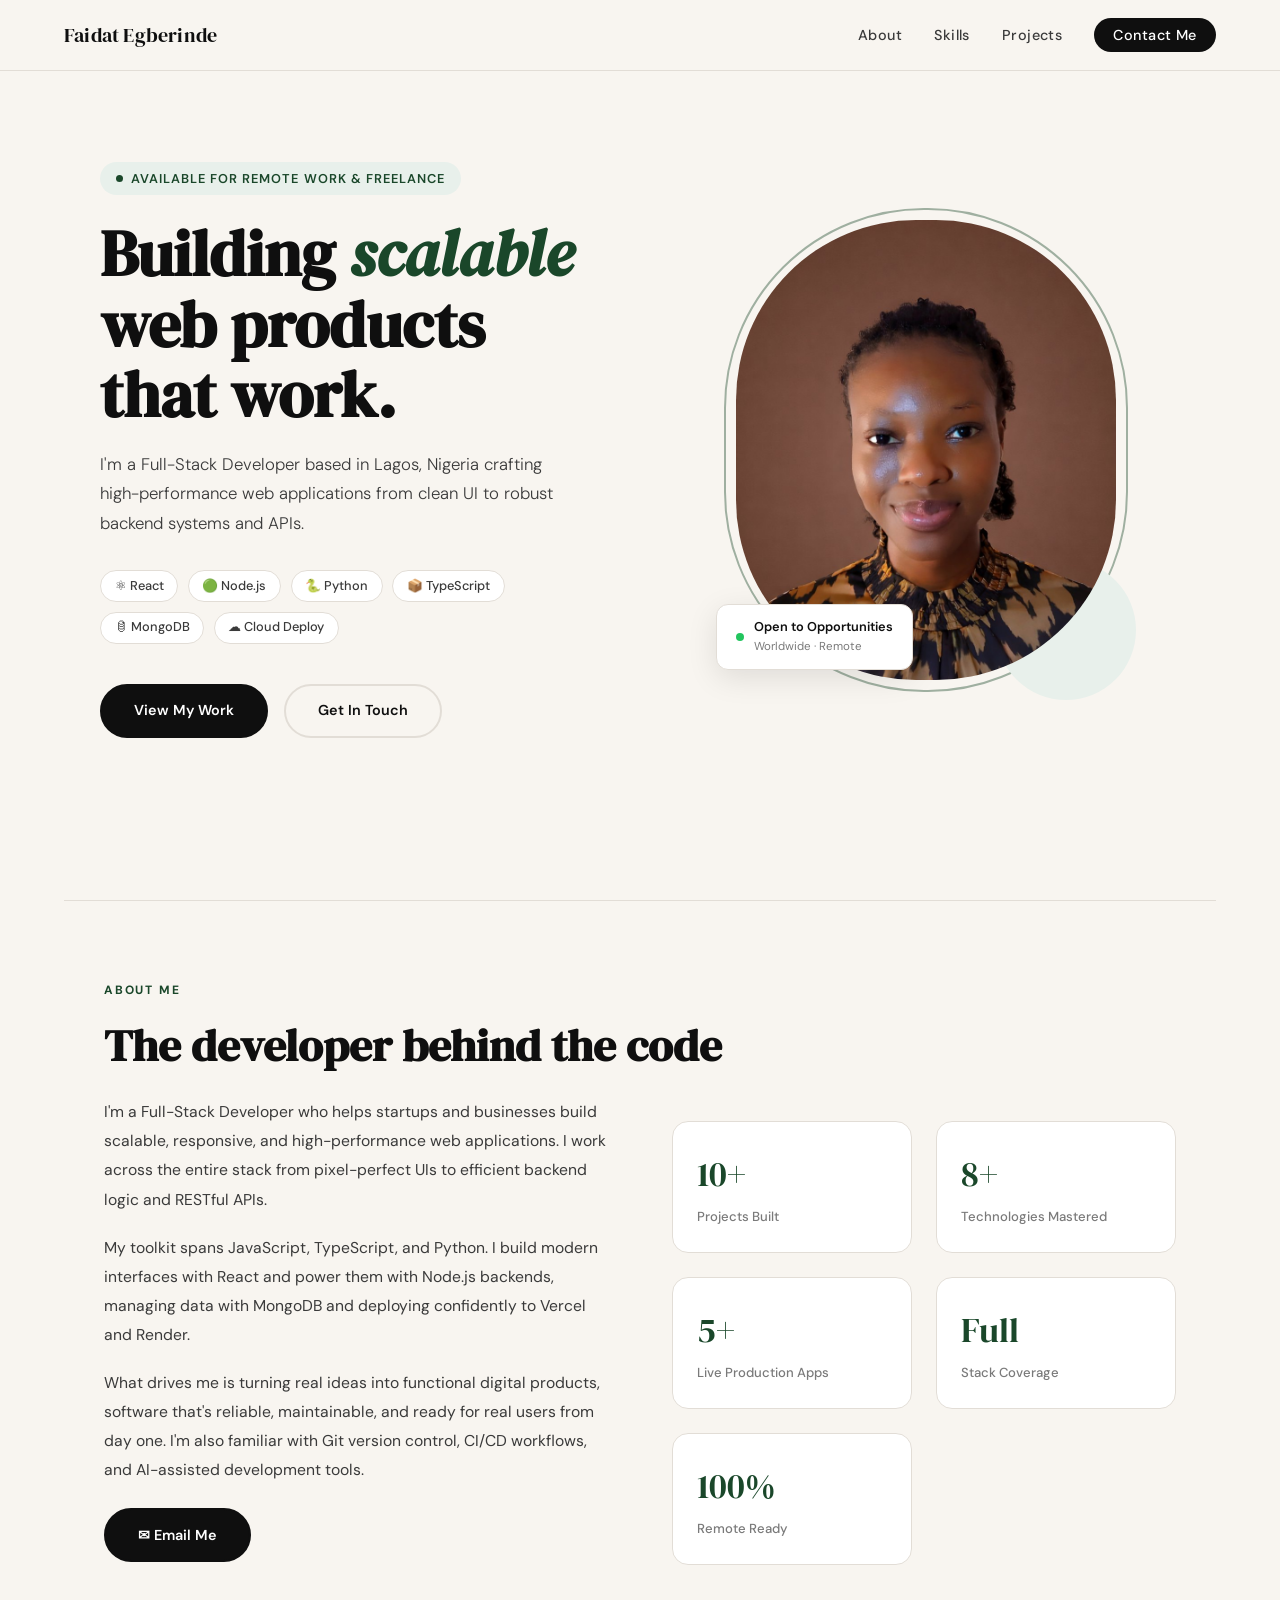
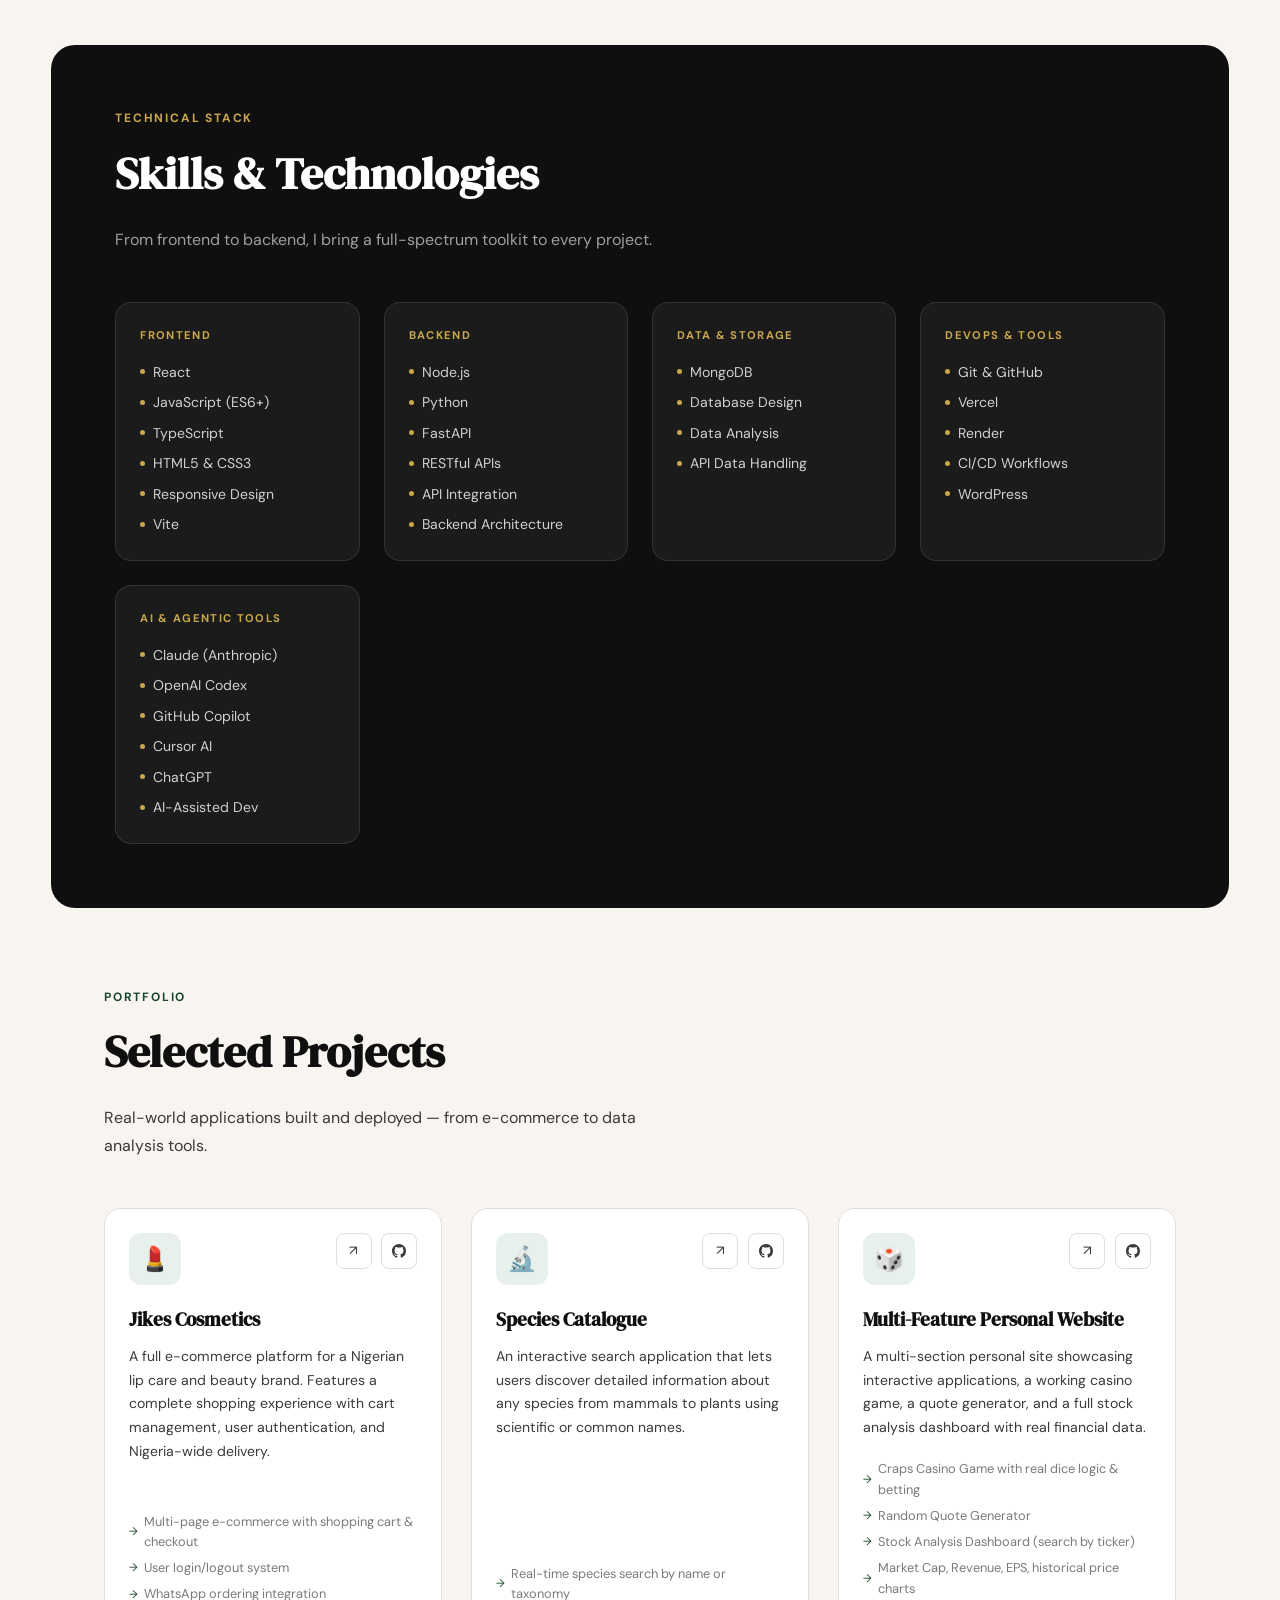
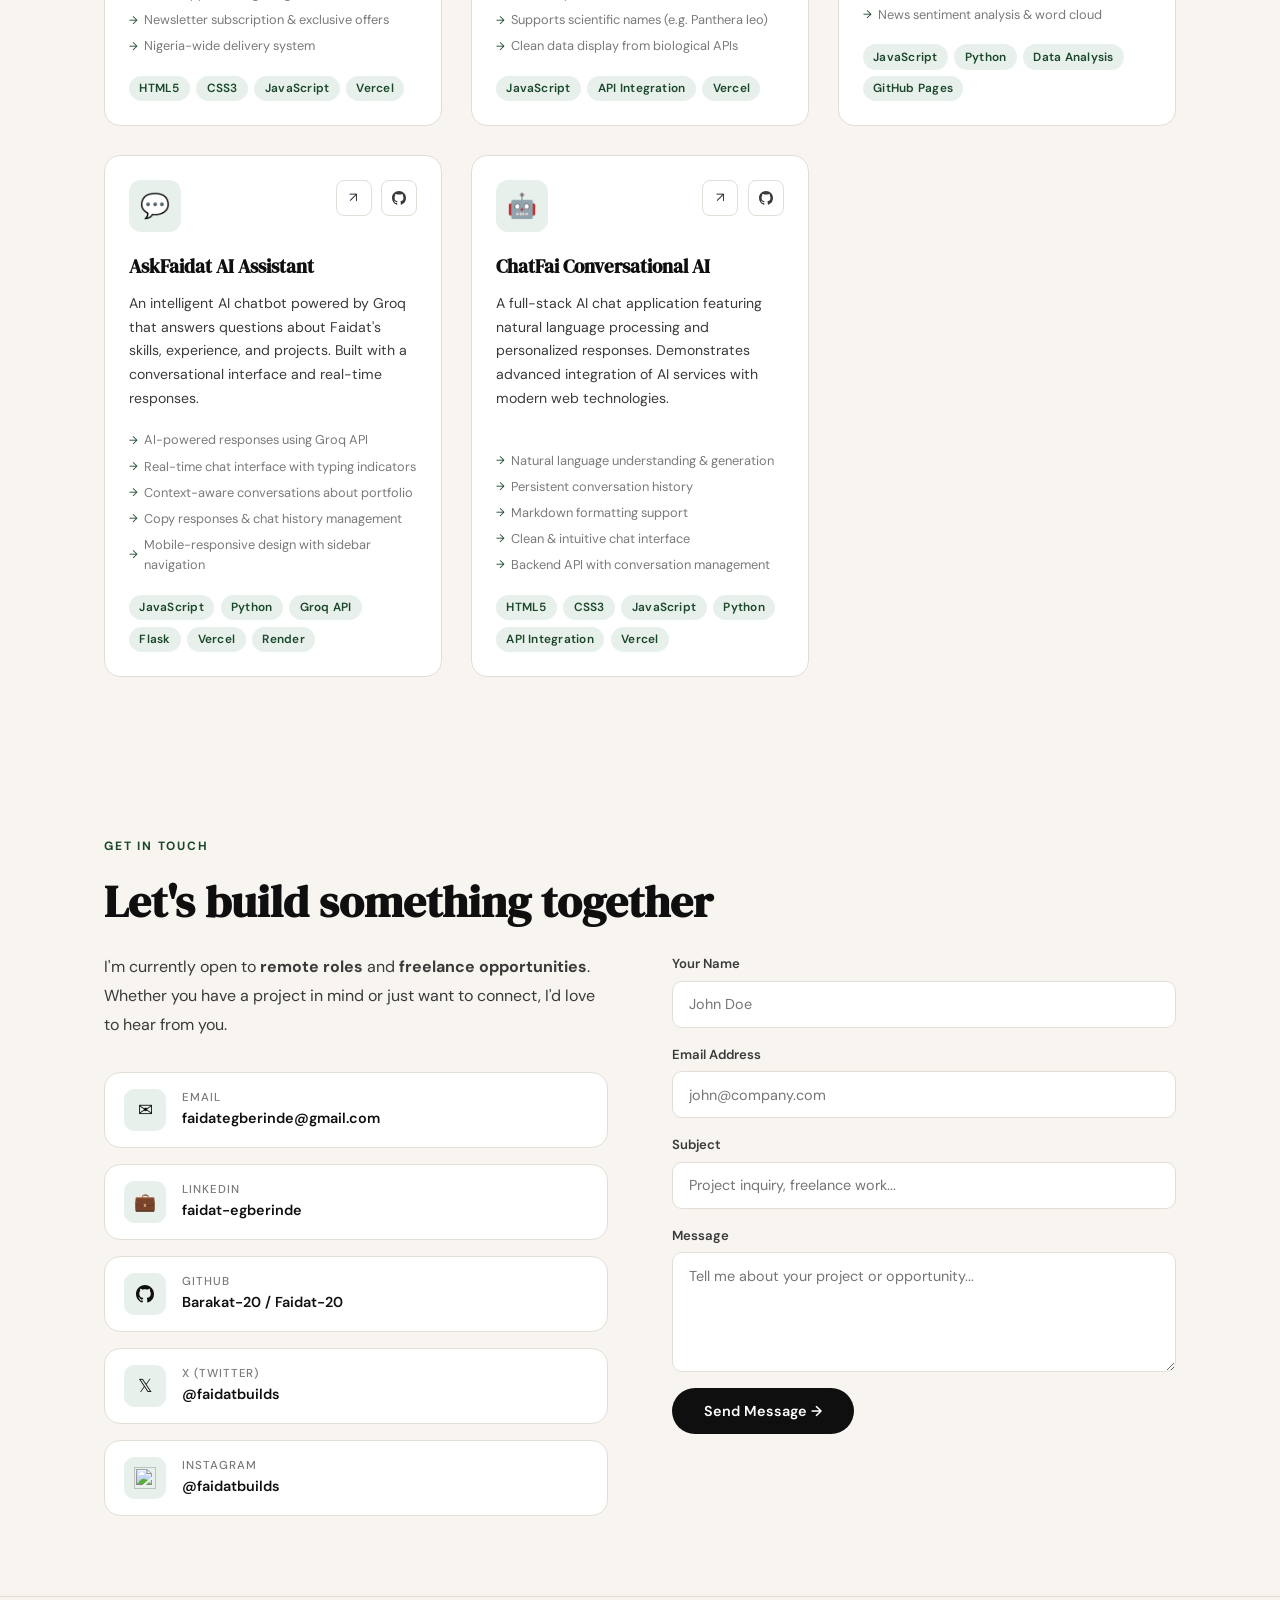
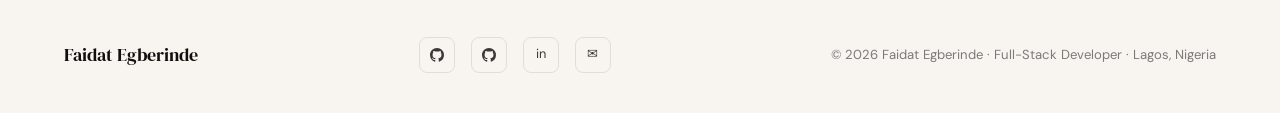
==== commit bfbb012f: "Updated my portfolio" ====
--- a/index.html
+++ b/index.html
@@ -6,539 +6,7 @@
 <title>Faidat Egberinde — Full-Stack Developer</title>
 <link rel="preconnect" href="https://fonts.googleapis.com">
 <link href="https://fonts.googleapis.com/css2?family=DM+Serif+Display:ital@0;1&family=DM+Sans:wght@300;400;500;600&display=swap" rel="stylesheet">
-<style>
-  :root {
-    --ink: #0f0f0f;
-    --ink-soft: #3a3a3a;
-    --ink-muted: #7a7a7a;
-    --bg: #f8f5f0;
-    --bg-card: #ffffff;
-    --accent: #1a472a;
-    --accent-light: #2d6a4f;
-    --accent-pale: #e8f0eb;
-    --gold: #c9a84c;
-    --border: #e2ddd6;
-    --radius: 16px;
-  }
-
-  *, *::before, *::after { box-sizing: border-box; margin: 0; padding: 0; }
-
-  html { scroll-behavior: smooth; }
-
-  body {
-    font-family: 'DM Sans', sans-serif;
-    background: var(--bg);
-    color: var(--ink);
-    line-height: 1.6;
-    overflow-x: hidden;
-  }
-
-  /* ── NAV ── */
-  nav {
-    position: fixed;
-    top: 0; left: 0; right: 0;
-    z-index: 100;
-    display: flex;
-    justify-content: space-between;
-    align-items: center;
-    padding: 1.2rem 5%;
-    background: rgba(248,245,240,0.92);
-    backdrop-filter: blur(12px);
-    border-bottom: 1px solid var(--border);
-  }
-  .nav-logo {
-    font-family: 'DM Serif Display', serif;
-    font-size: 1.25rem;
-    color: var(--ink);
-    text-decoration: none;
-    letter-spacing: 0.01em;
-  }
-  .nav-links { display: flex; gap: 2rem; list-style: none; }
-  .nav-links a {
-    text-decoration: none;
-    color: var(--ink-soft);
-    font-size: 0.9rem;
-    font-weight: 500;
-    letter-spacing: 0.03em;
-    transition: color 0.2s;
-  }
-  .nav-links a:hover { color: var(--accent); }
-  .nav-cta {
-    background: var(--ink);
-    color: #fff !important;
-    padding: 0.5rem 1.2rem;
-    border-radius: 50px;
-    transition: background 0.2s !important;
-  }
-  .nav-cta:hover { background: var(--accent) !important; color: #fff !important; }
-
-  /* ── HERO ── */
-  .hero {
-    min-height: 100vh;
-    display: grid;
-    grid-template-columns: 1fr 1fr;
-    align-items: center;
-    padding: 6rem 5% 4rem;
-    gap: 4rem;
-    max-width: 1200px;
-    margin: 0 auto;
-  }
-  .hero-text { animation: fadeUp 0.9s ease both; }
-  .hero-badge {
-    display: inline-flex;
-    align-items: center;
-    gap: 0.5rem;
-    background: var(--accent-pale);
-    color: var(--accent);
-    font-size: 0.8rem;
-    font-weight: 600;
-    letter-spacing: 0.08em;
-    text-transform: uppercase;
-    padding: 0.4rem 1rem;
-    border-radius: 50px;
-    margin-bottom: 1.5rem;
-  }
-  .hero-badge::before {
-    content: '';
-    width: 7px; height: 7px;
-    background: var(--accent);
-    border-radius: 50%;
-    animation: pulse 2s infinite;
-  }
-  h1 {
-    font-family: 'DM Serif Display', serif;
-    font-size: clamp(2.8rem, 5vw, 4.2rem);
-    line-height: 1.1;
-    color: var(--ink);
-    margin-bottom: 1.2rem;
-  }
-  h1 em {
-    font-style: italic;
-    color: var(--accent);
-  }
-  .hero-subtitle {
-    font-size: 1.05rem;
-    color: var(--ink-soft);
-    max-width: 480px;
-    margin-bottom: 2rem;
-    font-weight: 300;
-    line-height: 1.75;
-  }
-  .hero-tags {
-    display: flex;
-    flex-wrap: wrap;
-    gap: 0.6rem;
-    margin-bottom: 2.5rem;
-  }
-  .tag {
-    background: var(--bg-card);
-    border: 1px solid var(--border);
-    color: var(--ink-soft);
-    padding: 0.3rem 0.85rem;
-    border-radius: 50px;
-    font-size: 0.8rem;
-    font-weight: 500;
-  }
-  .hero-actions { display: flex; gap: 1rem; flex-wrap: wrap; }
-  .btn-primary {
-    background: var(--ink);
-    color: #fff;
-    padding: 0.85rem 2rem;
-    border-radius: 50px;
-    text-decoration: none;
-    font-weight: 600;
-    font-size: 0.9rem;
-    transition: all 0.2s;
-    border: 2px solid var(--ink);
-  }
-  .btn-primary:hover { background: var(--accent); border-color: var(--accent); }
-  .btn-outline {
-    background: transparent;
-    color: var(--ink);
-    padding: 0.85rem 2rem;
-    border-radius: 50px;
-    text-decoration: none;
-    font-weight: 600;
-    font-size: 0.9rem;
-    border: 2px solid var(--border);
-    transition: all 0.2s;
-  }
-  .btn-outline:hover { border-color: var(--ink); }
-
-  .hero-visual {
-    display: flex;
-    justify-content: center;
-    animation: fadeUp 1.1s 0.2s ease both;
-  }
-  .photo-frame {
-    position: relative;
-    width: 380px;
-    height: 460px;
-  }
-  .photo-frame::before {
-    content: '';
-    position: absolute;
-    inset: -12px;
-    border: 2px solid var(--accent);
-    border-radius: 200px 200px 200px 200px;
-    z-index: 0;
-    opacity: 0.4;
-  }
-  .photo-frame::after {
-    content: '';
-    position: absolute;
-    bottom: -20px;
-    right: -20px;
-    width: 140px;
-    height: 140px;
-    background: var(--accent-pale);
-    border-radius: 50%;
-    z-index: 0;
-  }
-  .photo-frame img {
-    position: relative;
-    z-index: 1;
-    width: 100%;
-    height: 100%;
-    object-fit: cover;
-    border-radius: 180px 180px 180px 180px;
-    display: block;
-  }
-  .photo-badge {
-    position: absolute;
-    bottom: 10px;
-    left: -20px;
-    z-index: 2;
-    background: var(--bg-card);
-    border: 1px solid var(--border);
-    border-radius: 12px;
-    padding: 0.8rem 1.2rem;
-    box-shadow: 0 8px 30px rgba(0,0,0,0.1);
-    display: flex;
-    align-items: center;
-    gap: 0.6rem;
-    font-size: 0.8rem;
-  }
-  .badge-dot { width: 8px; height: 8px; background: #22c55e; border-radius: 50%; animation: pulse 2s infinite; }
-  .badge-text { font-weight: 600; color: var(--ink); }
-  .badge-sub { color: var(--ink-muted); font-size: 0.72rem; }
-
-  /* ── SECTIONS ── */
-  section { padding: 5rem 5%; max-width: 1200px; margin: 0 auto; }
-  .section-label {
-    font-size: 0.75rem;
-    font-weight: 700;
-    letter-spacing: 0.15em;
-    text-transform: uppercase;
-    color: var(--accent);
-    margin-bottom: 0.6rem;
-  }
-  .section-title {
-    font-family: 'DM Serif Display', serif;
-    font-size: clamp(1.8rem, 3.5vw, 2.8rem);
-    color: var(--ink);
-    margin-bottom: 1rem;
-  }
-  .section-desc {
-    color: var(--ink-soft);
-    max-width: 540px;
-    font-size: 1rem;
-    line-height: 1.75;
-    margin-bottom: 3rem;
-  }
-  .divider {
-    width: 100%;
-    height: 1px;
-    background: var(--border);
-    margin: 0 5%;
-    width: 90%;
-  }
-
-  /* ── ABOUT ── */
-  .about-grid {
-    display: grid;
-    grid-template-columns: 1fr 1fr;
-    gap: 4rem;
-    align-items: start;
-  }
-  .about-text p {
-    color: var(--ink-soft);
-    line-height: 1.85;
-    margin-bottom: 1.2rem;
-    font-size: 0.98rem;
-  }
-  .about-stats {
-    display: grid;
-    grid-template-columns: 1fr 1fr;
-    gap: 1.5rem;
-    margin-top: 1.5rem;
-  }
-  .stat-card {
-    background: var(--bg-card);
-    border: 1px solid var(--border);
-    border-radius: var(--radius);
-    padding: 1.5rem;
-  }
-  .stat-num {
-    font-family: 'DM Serif Display', serif;
-    font-size: 2.2rem;
-    color: var(--accent);
-    display: block;
-  }
-  .stat-label { font-size: 0.82rem; color: var(--ink-muted); font-weight: 500; }
-
-  /* ── SKILLS ── */
-  #skills { background: var(--ink); border-radius: 24px; padding: 4rem; max-width: calc(100% - 8%); margin: 0 4%; }
-  #skills .section-label { color: var(--gold); }
-  #skills .section-title { color: #fff; }
-  #skills .section-desc { color: rgba(255,255,255,0.6); }
-  .skills-grid {
-    display: grid;
-    grid-template-columns: repeat(auto-fit, minmax(200px, 1fr));
-    gap: 1.5rem;
-  }
-  .skill-group {
-    background: rgba(255,255,255,0.05);
-    border: 1px solid rgba(255,255,255,0.1);
-    border-radius: var(--radius);
-    padding: 1.5rem;
-  }
-  .skill-group-title {
-    font-size: 0.7rem;
-    font-weight: 700;
-    letter-spacing: 0.12em;
-    text-transform: uppercase;
-    color: var(--gold);
-    margin-bottom: 1rem;
-  }
-  .skill-list { display: flex; flex-direction: column; gap: 0.5rem; }
-  .skill-item {
-    font-size: 0.88rem;
-    color: rgba(255,255,255,0.8);
-    display: flex;
-    align-items: center;
-    gap: 0.5rem;
-    font-weight: 400;
-  }
-  .skill-dot { width: 5px; height: 5px; background: var(--gold); border-radius: 50%; flex-shrink: 0; }
-
-  /* ── PROJECTS ── */
-  .projects-grid {
-    display: grid;
-    grid-template-columns: repeat(auto-fit, minmax(320px, 1fr));
-    gap: 1.8rem;
-  }
-  .project-card {
-    background: var(--bg-card);
-    border: 1px solid var(--border);
-    border-radius: var(--radius);
-    overflow: hidden;
-    transition: transform 0.25s, box-shadow 0.25s;
-    display: flex;
-    flex-direction: column;
-  }
-  .project-card:hover {
-    transform: translateY(-5px);
-    box-shadow: 0 20px 50px rgba(0,0,0,0.09);
-  }
-  .project-header {
-    padding: 1.5rem 1.5rem 0;
-    display: flex;
-    justify-content: space-between;
-    align-items: flex-start;
-  }
-  .project-icon {
-    width: 52px; height: 52px;
-    border-radius: 12px;
-    display: flex;
-    align-items: center;
-    justify-content: center;
-    font-size: 1.5rem;
-    background: var(--accent-pale);
-  }
-  .project-links { display: flex; gap: 0.6rem; }
-  .project-links a {
-    width: 36px; height: 36px;
-    border: 1px solid var(--border);
-    border-radius: 8px;
-    display: flex;
-    align-items: center;
-    justify-content: center;
-    text-decoration: none;
-    color: var(--ink-soft);
-    font-size: 0.85rem;
-    transition: all 0.2s;
-  }
-  .project-links a:hover { background: var(--ink); color: #fff; border-color: var(--ink); }
-  .project-body { padding: 1.2rem 1.5rem 1.5rem; flex: 1; display: flex; flex-direction: column; }
-  .project-title {
-    font-family: 'DM Serif Display', serif;
-    font-size: 1.2rem;
-    color: var(--ink);
-    margin-bottom: 0.6rem;
-  }
-  .project-desc {
-    font-size: 0.88rem;
-    color: var(--ink-soft);
-    line-height: 1.7;
-    margin-bottom: 1.2rem;
-    flex: 1;
-  }
-  .project-features {
-    list-style: none;
-    margin-bottom: 1.2rem;
-    display: flex;
-    flex-direction: column;
-    gap: 0.35rem;
-  }
-  .project-features li {
-    font-size: 0.8rem;
-    color: var(--ink-muted);
-    display: flex;
-    align-items: center;
-    gap: 0.4rem;
-  }
-  .project-features li::before { content: '→'; color: var(--accent); font-size: 0.7rem; }
-  .project-tech { display: flex; flex-wrap: wrap; gap: 0.4rem; }
-  .tech-tag {
-    background: var(--accent-pale);
-    color: var(--accent);
-    border-radius: 50px;
-    padding: 0.2rem 0.65rem;
-    font-size: 0.74rem;
-    font-weight: 600;
-    letter-spacing: 0.02em;
-  }
-
-  /* ── CONTACT ── */
-  .contact-wrap {
-    display: grid;
-    grid-template-columns: 1fr 1fr;
-    gap: 4rem;
-    align-items: start;
-  }
-  .contact-channels { display: flex; flex-direction: column; gap: 1rem; margin-top: 2rem; }
-  .contact-channel {
-    display: flex;
-    align-items: center;
-    gap: 1rem;
-    padding: 1rem 1.2rem;
-    background: var(--bg-card);
-    border: 1px solid var(--border);
-    border-radius: var(--radius);
-    text-decoration: none;
-    color: var(--ink);
-    transition: all 0.2s;
-  }
-  .contact-channel:hover { border-color: var(--accent); box-shadow: 0 4px 16px rgba(26,71,42,0.1); }
-  .channel-icon {
-    width: 42px; height: 42px;
-    background: var(--accent-pale);
-    border-radius: 10px;
-    display: flex;
-    align-items: center;
-    justify-content: center;
-    font-size: 1.1rem;
-    flex-shrink: 0;
-  }
-  .channel-label { font-size: 0.72rem; color: var(--ink-muted); font-weight: 500; text-transform: uppercase; letter-spacing: 0.08em; }
-  .channel-value { font-size: 0.9rem; font-weight: 600; color: var(--ink); }
-
-  .contact-form { display: flex; flex-direction: column; gap: 1rem; }
-  .form-group { display: flex; flex-direction: column; gap: 0.4rem; }
-  .form-group label { font-size: 0.82rem; font-weight: 600; color: var(--ink-soft); }
-  .form-group input,
-  .form-group textarea {
-    background: var(--bg-card);
-    border: 1px solid var(--border);
-    border-radius: 10px;
-    padding: 0.85rem 1rem;
-    font-family: 'DM Sans', sans-serif;
-    font-size: 0.9rem;
-    color: var(--ink);
-    outline: none;
-    transition: border-color 0.2s;
-    resize: vertical;
-  }
-  .form-group input:focus,
-  .form-group textarea:focus { border-color: var(--accent); }
-  .form-submit {
-    background: var(--ink);
-    color: #fff;
-    border: none;
-    padding: 0.9rem 2rem;
-    border-radius: 50px;
-    font-family: 'DM Sans', sans-serif;
-    font-size: 0.9rem;
-    font-weight: 600;
-    cursor: pointer;
-    transition: background 0.2s;
-    align-self: flex-start;
-  }
-  .form-submit:hover { background: var(--accent); }
-
-  /* ── FOOTER ── */
-  footer {
-    border-top: 1px solid var(--border);
-    padding: 2.5rem 5%;
-    display: flex;
-    justify-content: space-between;
-    align-items: center;
-    max-width: 100%;
-    flex-wrap: wrap;
-    gap: 1rem;
-  }
-  .footer-left {
-    font-family: 'DM Serif Display', serif;
-    font-size: 1.1rem;
-    color: var(--ink);
-  }
-  .footer-right { font-size: 0.82rem; color: var(--ink-muted); }
-  .footer-socials { display: flex; gap: 1rem; }
-  .footer-socials a {
-    width: 36px; height: 36px;
-    border: 1px solid var(--border);
-    border-radius: 8px;
-    display: flex;
-    align-items: center;
-    justify-content: center;
-    text-decoration: none;
-    color: var(--ink-soft);
-    font-size: 0.8rem;
-    transition: all 0.2s;
-  }
-  .footer-socials a:hover { background: var(--ink); color: #fff; border-color: var(--ink); }
-
-  /* ── ANIMATIONS ── */
-  @keyframes fadeUp {
-    from { opacity: 0; transform: translateY(28px); }
-    to { opacity: 1; transform: translateY(0); }
-  }
-  @keyframes pulse {
-    0%, 100% { opacity: 1; transform: scale(1); }
-    50% { opacity: 0.5; transform: scale(0.8); }
-  }
-
-  .fade-in { opacity: 0; transform: translateY(20px); transition: opacity 0.7s ease, transform 0.7s ease; }
-  .fade-in.visible { opacity: 1; transform: translateY(0); }
-
-  /* ── RESPONSIVE ── */
-  @media (max-width: 768px) {
-    .hero { grid-template-columns: 1fr; text-align: center; gap: 2.5rem; padding-top: 5rem; }
-    .hero-visual { order: -1; }
-    .photo-frame { width: 260px; height: 320px; }
-    .photo-badge { left: 0; }
-    .hero-subtitle { margin: 0 auto 2rem; }
-    .hero-tags { justify-content: center; }
-    .hero-actions { justify-content: center; }
-    .about-grid { grid-template-columns: 1fr; }
-    #skills { padding: 2.5rem 1.5rem; margin: 0 4%; }
-    .contact-wrap { grid-template-columns: 1fr; }
-    .nav-links { display: none; }
-    footer { flex-direction: column; text-align: center; }
-    .projects-grid { grid-template-columns: 1fr; }
-  }
-</style>
+<link rel="stylesheet" href="style.css">
 </head>
 <body>
 
@@ -560,7 +28,7 @@
     <div class="hero-badge">Available for Remote Work &amp; Freelance</div>
     <h1>Building <em>scalable</em><br>web products<br>that work.</h1>
     <p class="hero-subtitle">
-      I'm a Full-Stack Developer based in Lagos, Nigeria — crafting high-performance web applications from clean UI to robust backend systems and APIs.
+      I'm a Full-Stack Developer based in Lagos, Nigeria crafting high-performance web applications from clean UI to robust backend systems and APIs.
     </p>
     <div class="hero-tags">
       <span class="tag">⚛ React</span>
@@ -600,9 +68,9 @@
   <h2 class="section-title fade-in">The developer behind the code</h2>
   <div class="about-grid">
     <div class="about-text fade-in">
-      <p>I'm a Full-Stack Developer who helps startups and businesses build scalable, responsive, and high-performance web applications. I work across the entire stack — from pixel-perfect UIs to efficient backend logic and RESTful APIs.</p>
+      <p>I'm a Full-Stack Developer who helps startups and businesses build scalable, responsive, and high-performance web applications. I work across the entire stack from pixel-perfect UIs to efficient backend logic and RESTful APIs.</p>
       <p>My toolkit spans JavaScript, TypeScript, and Python. I build modern interfaces with React and power them with Node.js backends, managing data with MongoDB and deploying confidently to Vercel and Render.</p>
-      <p>What drives me is turning real ideas into functional digital products — software that's reliable, maintainable, and ready for real users from day one. I'm also familiar with Git version control, CI/CD workflows, and AI-assisted development tools.</p>
+      <p>What drives me is turning real ideas into functional digital products, software that's reliable, maintainable, and ready for real users from day one. I'm also familiar with Git version control, CI/CD workflows, and AI-assisted development tools.</p>
       <div style="margin-top:1.5rem;">
         <a href="mailto:faidategberinde@gmail.com" class="btn-primary" style="display:inline-flex;align-items:center;gap:0.4rem;">✉ Email Me</a>
       </div>
@@ -618,7 +86,7 @@
           <span class="stat-label">Technologies Mastered</span>
         </div>
         <div class="stat-card">
-          <span class="stat-num">3</span>
+          <span class="stat-num">5+</span>
           <span class="stat-label">Live Production Apps</span>
         </div>
         <div class="stat-card">
@@ -708,7 +176,7 @@
         <div class="project-icon">💄</div>
         <div class="project-links">
           <a href="https://jc-website-mu.vercel.app/" target="_blank" rel="noopener" title="Live Site">↗</a>
-          <a href="https://github.com/Barakat-20/simvo-vibe-coder" target="_blank" rel="noopener" title="GitHub">
+          <a href="https://github.com/Faidat-20/JC-Website" target="_blank" rel="noopener" title="GitHub">
             <svg width="14" height="14" fill="currentColor" viewBox="0 0 24 24"><path d="M12 0C5.37 0 0 5.37 0 12c0 5.31 3.435 9.795 8.205 11.385.6.105.825-.255.825-.57 0-.285-.015-1.23-.015-2.235-3.015.555-3.795-.735-4.035-1.41-.135-.345-.72-1.41-1.23-1.695-.42-.225-1.02-.78-.015-.795.945-.015 1.62.87 1.845 1.23 1.08 1.815 2.805 1.305 3.495.99.105-.78.42-1.305.765-1.605-2.67-.3-5.46-1.335-5.46-5.925 0-1.305.465-2.385 1.23-3.225-.12-.3-.54-1.53.12-3.18 0 0 1.005-.315 3.3 1.23.96-.27 1.98-.405 3-.405s2.04.135 3 .405c2.295-1.56 3.3-1.23 3.3-1.23.66 1.65.24 2.88.12 3.18.765.84 1.23 1.905 1.23 3.225 0 4.605-2.805 5.625-5.475 5.925.435.375.81 1.095.81 2.22 0 1.605-.015 2.895-.015 3.3 0 .315.225.69.825.57A12.02 12.02 0 0024 12c0-6.63-5.37-12-12-12z"/></svg>
           </a>
         </div>
@@ -745,7 +213,7 @@
       </div>
       <div class="project-body">
         <h3 class="project-title">Species Catalogue</h3>
-        <p class="project-desc">An interactive search application that lets users discover detailed information about any species — from mammals to plants — using scientific or common names.</p>
+        <p class="project-desc">An interactive search application that lets users discover detailed information about any species from mammals to plants using scientific or common names.</p>
         <ul class="project-features">
           <li>Real-time species search by name or taxonomy</li>
           <li>Supports scientific names (e.g. Panthera leo)</li>
@@ -772,7 +240,7 @@
       </div>
       <div class="project-body">
         <h3 class="project-title">Multi-Feature Personal Website</h3>
-        <p class="project-desc">A multi-section personal site showcasing interactive applications — a working casino game, a quote generator, and a full stock analysis dashboard with real financial data.</p>
+        <p class="project-desc">A multi-section personal site showcasing interactive applications, a working casino game, a quote generator, and a full stock analysis dashboard with real financial data.</p>
         <ul class="project-features">
           <li>Craps Casino Game with real dice logic & betting</li>
           <li>Random Quote Generator</li>
@@ -788,6 +256,73 @@
         </div>
       </div>
     </div>
+
+    <!-- Add these two new project cards after the existing three projects, before the closing </div> of projects-grid -->
+
+    <!-- Project 4: AskFaidat AI -->
+    <div class="project-card fade-in">
+      <div class="project-header">
+        <div class="project-icon">💬</div>
+        <div class="project-links">
+          <a href="https://askfaidat.vercel.app/" target="_blank" rel="noopener" title="Live Site">↗</a>
+          <a href="https://github.com/Barakat-20/askfaidat" target="_blank" rel="noopener" title="GitHub">
+            <svg width="14" height="14" fill="currentColor" viewBox="0 0 24 24"><path d="M12 0C5.37 0 0 5.37 0 12c0 5.31 3.435 9.795 8.205 11.385.6.105.825-.255.825-.57 0-.285-.015-1.23-.015-2.235-3.015.555-3.795-.735-4.035-1.41-.135-.345-.72-1.41-1.23-1.695-.42-.225-1.02-.78-.015-.795.945-.015 1.62.87 1.845 1.23 1.08 1.815 2.805 1.305 3.495.99.105-.78.42-1.305.765-1.605-2.67-.3-5.46-1.335-5.46-5.925 0-1.305.465-2.385 1.23-3.225-.12-.3-.54-1.53.12-3.18 0 0 1.005-.315 3.3 1.23.96-.27 1.98-.405 3-.405s2.04.135 3 .405c2.295-1.56 3.3-1.23 3.3-1.23.66 1.65.24 2.88.12 3.18.765.84 1.23 1.905 1.23 3.225 0 4.605-2.805 5.625-5.475 5.925.435.375.81 1.095.81 2.22 0 1.605-.015 2.895-.015 3.3 0 .315.225.69.825.57A12.02 12.02 0 0024 12c0-6.63-5.37-12-12-12z"/></svg>
+          </a>
+        </div>
+      </div>
+      <div class="project-body">
+        <h3 class="project-title">AskFaidat AI Assistant</h3>
+        <p class="project-desc">An intelligent AI chatbot powered by Groq that answers questions about Faidat's skills, experience, and projects. Built with a conversational interface and real-time responses.</p>
+        <ul class="project-features">
+          <li>AI-powered responses using Groq API</li>
+          <li>Real-time chat interface with typing indicators</li>
+          <li>Context-aware conversations about portfolio</li>
+          <li>Copy responses & chat history management</li>
+          <li>Mobile-responsive design with sidebar navigation</li>
+        </ul>
+        <div class="project-tech">
+          <span class="tech-tag">JavaScript</span>
+          <span class="tech-tag">Python</span>
+          <span class="tech-tag">Groq API</span>
+          <span class="tech-tag">Flask</span>
+          <span class="tech-tag">Vercel</span>
+          <span class="tech-tag">Render</span>
+        </div>
+      </div>
+    </div>
+
+    <!-- Project 5: ChatFai AI -->
+    <div class="project-card fade-in">
+      <div class="project-header">
+        <div class="project-icon">🤖</div>
+        <div class="project-links">
+          <a href="https://chatfai.vercel.app/" target="_blank" rel="noopener" title="Live Site">↗</a>
+          <a href="https://github.com/Barakat-20/ai-chatbot" target="_blank" rel="noopener" title="GitHub">
+            <svg width="14" height="14" fill="currentColor" viewBox="0 0 24 24"><path d="M12 0C5.37 0 0 5.37 0 12c0 5.31 3.435 9.795 8.205 11.385.6.105.825-.255.825-.57 0-.285-.015-1.23-.015-2.235-3.015.555-3.795-.735-4.035-1.41-.135-.345-.72-1.41-1.23-1.695-.42-.225-1.02-.78-.015-.795.945-.015 1.62.87 1.845 1.23 1.08 1.815 2.805 1.305 3.495.99.105-.78.42-1.305.765-1.605-2.67-.3-5.46-1.335-5.46-5.925 0-1.305.465-2.385 1.23-3.225-.12-.3-.54-1.53.12-3.18 0 0 1.005-.315 3.3 1.23.96-.27 1.98-.405 3-.405s2.04.135 3 .405c2.295-1.56 3.3-1.23 3.3-1.23.66 1.65.24 2.88.12 3.18.765.84 1.23 1.905 1.23 3.225 0 4.605-2.805 5.625-5.475 5.925.435.375.81 1.095.81 2.22 0 1.605-.015 2.895-.015 3.3 0 .315.225.69.825.57A12.02 12.02 0 0024 12c0-6.63-5.37-12-12-12z"/></svg>
+          </a>
+        </div>
+      </div>
+      <div class="project-body">
+        <h3 class="project-title">ChatFai Conversational AI</h3>
+        <p class="project-desc">A full-stack AI chat application featuring natural language processing and personalized responses. Demonstrates advanced integration of AI services with modern web technologies.</p>
+        <ul class="project-features">
+          <li>Natural language understanding & generation</li>
+          <li>Persistent conversation history</li>
+          <li>Markdown formatting support</li>
+          <li>Clean & intuitive chat interface</li>
+          <li>Backend API with conversation management</li>
+        </ul>
+        <div class="project-tech">
+          <span class="tech-tag">HTML5</span>
+          <span class="tech-tag">CSS3</span>
+          <span class="tech-tag">JavaScript</span>
+          <span class="tech-tag">Python</span>
+          <span class="tech-tag">API Integration</span>
+          <span class="tech-tag">Vercel</span>
+        </div>
+      </div>
+    </div>
+
 
   </div>
 </section>
@@ -823,11 +358,20 @@
             <div class="channel-value">Barakat-20 / Faidat-20</div>
           </div>
         </a>
-        <a href="https://x.com/Jikes453018" target="_blank" rel="noopener" class="contact-channel">
+        <a href="https://x.com/faidatbuilds" target="_blank" rel="noopener" class="contact-channel">
           <div class="channel-icon">𝕏</div>
           <div>
             <div class="channel-label">X (Twitter)</div>
-            <div class="channel-value">@Jikes453018</div>
+            <div class="channel-value">@faidatbuilds</div>
+          </div>
+        </a>
+        <a href="https://www.instagram.com/faidatbuilds" target="_blank" rel="noopener" class="contact-channel">
+          <div class="channel-icon">
+            <img src="https://cdn-icons-png.flaticon.com/512/2111/2111463.png" width="22" height="22">
+          </div>
+          <div>
+            <div class="channel-label">Instagram</div>
+            <div class="channel-value">@faidatbuilds</div>
           </div>
         </a>
       </div>
@@ -873,9 +417,6 @@
 </footer>
 
 <script>
-// Dynamic copyright year
-document.getElementById('copy-year').textContent = '© ' + new Date().getFullYear();
-
 // Dynamic copyright year
 document.getElementById('copy-year').textContent = '© ' + new Date().getFullYear();
 
--- a/style.css
+++ b/style.css
@@ -0,0 +1,538 @@
+:root {
+--ink: #0f0f0f;
+--ink-soft: #3a3a3a;
+--ink-muted: #7a7a7a;
+--bg: #f8f5f0;
+--bg-card: #ffffff;
+--accent: #1a472a;
+--accent-light: #2d6a4f;
+--accent-pale: #e8f0eb;
+--gold: #c9a84c;
+--border: #e2ddd6;
+--radius: 16px;
+}
+
+*, *::before, *::after { box-sizing: border-box; margin: 0; padding: 0; }
+
+html { scroll-behavior: smooth; }
+
+body {
+font-family: 'DM Sans', sans-serif;
+background: var(--bg);
+color: var(--ink);
+line-height: 1.6;
+overflow-x: hidden;
+}
+
+/* ── NAV ── */
+nav {
+position: fixed;
+top: 0; left: 0; right: 0;
+z-index: 100;
+display: flex;
+justify-content: space-between;
+align-items: center;
+padding: 1.2rem 5%;
+background: rgba(248,245,240,0.92);
+backdrop-filter: blur(12px);
+border-bottom: 1px solid var(--border);
+}
+.nav-logo {
+font-family: 'DM Serif Display', serif;
+font-size: 1.25rem;
+color: var(--ink);
+text-decoration: none;
+letter-spacing: 0.01em;
+}
+.nav-links { display: flex; gap: 2rem; list-style: none; }
+.nav-links a {
+text-decoration: none;
+color: var(--ink-soft);
+font-size: 0.9rem;
+font-weight: 500;
+letter-spacing: 0.03em;
+transition: color 0.2s;
+}
+.nav-links a:hover { color: var(--accent); }
+.nav-cta {
+background: var(--ink);
+color: #fff !important;
+padding: 0.5rem 1.2rem;
+border-radius: 50px;
+transition: background 0.2s !important;
+}
+.nav-cta:hover { background: var(--accent) !important; color: #fff !important; }
+
+/* ── HERO ── */
+.hero {
+min-height: 100vh;
+display: grid;
+grid-template-columns: 1fr 1fr;
+align-items: center;
+padding: 6rem 5% 4rem;
+gap: 4rem;
+max-width: 1200px;
+margin: 0 auto;
+}
+.hero-text { animation: fadeUp 0.9s ease both; }
+.hero-badge {
+display: inline-flex;
+align-items: center;
+gap: 0.5rem;
+background: var(--accent-pale);
+color: var(--accent);
+font-size: 0.8rem;
+font-weight: 600;
+letter-spacing: 0.08em;
+text-transform: uppercase;
+padding: 0.4rem 1rem;
+border-radius: 50px;
+margin-bottom: 1.5rem;
+}
+.hero-badge::before {
+content: '';
+width: 7px; height: 7px;
+background: var(--accent);
+border-radius: 50%;
+animation: pulse 2s infinite;
+}
+h1 {
+font-family: 'DM Serif Display', serif;
+font-size: clamp(2.8rem, 5vw, 4.2rem);
+line-height: 1.1;
+color: var(--ink);
+margin-bottom: 1.2rem;
+}
+h1 em {
+font-style: italic;
+color: var(--accent);
+}
+.hero-subtitle {
+font-size: 1.05rem;
+color: var(--ink-soft);
+max-width: 480px;
+margin-bottom: 2rem;
+font-weight: 300;
+line-height: 1.75;
+}
+.hero-tags {
+display: flex;
+flex-wrap: wrap;
+gap: 0.6rem;
+margin-bottom: 2.5rem;
+}
+.tag {
+background: var(--bg-card);
+border: 1px solid var(--border);
+color: var(--ink-soft);
+padding: 0.3rem 0.85rem;
+border-radius: 50px;
+font-size: 0.8rem;
+font-weight: 500;
+}
+.hero-actions { display: flex; gap: 1rem; flex-wrap: wrap; }
+.btn-primary {
+background: var(--ink);
+color: #fff;
+padding: 0.85rem 2rem;
+border-radius: 50px;
+text-decoration: none;
+font-weight: 600;
+font-size: 0.9rem;
+transition: all 0.2s;
+border: 2px solid var(--ink);
+}
+.btn-primary:hover { background: var(--accent); border-color: var(--accent); }
+.btn-outline {
+background: transparent;
+color: var(--ink);
+padding: 0.85rem 2rem;
+border-radius: 50px;
+text-decoration: none;
+font-weight: 600;
+font-size: 0.9rem;
+border: 2px solid var(--border);
+transition: all 0.2s;
+}
+.btn-outline:hover { border-color: var(--ink); }
+
+.hero-visual {
+display: flex;
+justify-content: center;
+animation: fadeUp 1.1s 0.2s ease both;
+}
+.photo-frame {
+position: relative;
+width: 380px;
+height: 460px;
+}
+.photo-frame::before {
+content: '';
+position: absolute;
+inset: -12px;
+border: 2px solid var(--accent);
+border-radius: 200px 200px 200px 200px;
+z-index: 0;
+opacity: 0.4;
+}
+.photo-frame::after {
+content: '';
+position: absolute;
+bottom: -20px;
+right: -20px;
+width: 140px;
+height: 140px;
+background: var(--accent-pale);
+border-radius: 50%;
+z-index: 0;
+}
+.photo-frame img {
+position: relative;
+z-index: 1;
+width: 100%;
+height: 100%;
+object-fit: cover;
+border-radius: 180px 180px 180px 180px;
+display: block;
+}
+.photo-badge {
+position: absolute;
+bottom: 10px;
+left: -20px;
+z-index: 2;
+background: var(--bg-card);
+border: 1px solid var(--border);
+border-radius: 12px;
+padding: 0.8rem 1.2rem;
+box-shadow: 0 8px 30px rgba(0,0,0,0.1);
+display: flex;
+align-items: center;
+gap: 0.6rem;
+font-size: 0.8rem;
+}
+.badge-dot { width: 8px; height: 8px; background: #22c55e; border-radius: 50%; animation: pulse 2s infinite; }
+.badge-text { font-weight: 600; color: var(--ink); }
+.badge-sub { color: var(--ink-muted); font-size: 0.72rem; }
+
+/* ── SECTIONS ── */
+section { padding: 5rem 5%; max-width: 1200px; margin: 0 auto; }
+.section-label {
+font-size: 0.75rem;
+font-weight: 700;
+letter-spacing: 0.15em;
+text-transform: uppercase;
+color: var(--accent);
+margin-bottom: 0.6rem;
+}
+.section-title {
+font-family: 'DM Serif Display', serif;
+font-size: clamp(1.8rem, 3.5vw, 2.8rem);
+color: var(--ink);
+margin-bottom: 1rem;
+}
+.section-desc {
+color: var(--ink-soft);
+max-width: 540px;
+font-size: 1rem;
+line-height: 1.75;
+margin-bottom: 3rem;
+}
+.divider {
+width: 100%;
+height: 1px;
+background: var(--border);
+margin: 0 5%;
+width: 90%;
+}
+
+/* ── ABOUT ── */
+.about-grid {
+display: grid;
+grid-template-columns: 1fr 1fr;
+gap: 4rem;
+align-items: start;
+}
+.about-text p {
+color: var(--ink-soft);
+line-height: 1.85;
+margin-bottom: 1.2rem;
+font-size: 0.98rem;
+}
+.about-stats {
+display: grid;
+grid-template-columns: 1fr 1fr;
+gap: 1.5rem;
+margin-top: 1.5rem;
+}
+.stat-card {
+background: var(--bg-card);
+border: 1px solid var(--border);
+border-radius: var(--radius);
+padding: 1.5rem;
+}
+.stat-num {
+font-family: 'DM Serif Display', serif;
+font-size: 2.2rem;
+color: var(--accent);
+display: block;
+}
+.stat-label { font-size: 0.82rem; color: var(--ink-muted); font-weight: 500; }
+
+/* ── SKILLS ── */
+#skills { background: var(--ink); border-radius: 24px; padding: 4rem; max-width: calc(100% - 8%); margin: 0 4%; }
+#skills .section-label { color: var(--gold); }
+#skills .section-title { color: #fff; }
+#skills .section-desc { color: rgba(255,255,255,0.6); }
+.skills-grid {
+display: grid;
+grid-template-columns: repeat(auto-fit, minmax(200px, 1fr));
+gap: 1.5rem;
+}
+.skill-group {
+background: rgba(255,255,255,0.05);
+border: 1px solid rgba(255,255,255,0.1);
+border-radius: var(--radius);
+padding: 1.5rem;
+}
+.skill-group-title {
+font-size: 0.7rem;
+font-weight: 700;
+letter-spacing: 0.12em;
+text-transform: uppercase;
+color: var(--gold);
+margin-bottom: 1rem;
+}
+.skill-list { display: flex; flex-direction: column; gap: 0.5rem; }
+.skill-item {
+font-size: 0.88rem;
+color: rgba(255,255,255,0.8);
+display: flex;
+align-items: center;
+gap: 0.5rem;
+font-weight: 400;
+}
+.skill-dot { width: 5px; height: 5px; background: var(--gold); border-radius: 50%; flex-shrink: 0; }
+
+/* ── PROJECTS ── */
+.projects-grid {
+display: grid;
+grid-template-columns: repeat(auto-fit, minmax(320px, 1fr));
+gap: 1.8rem;
+}
+.project-card {
+background: var(--bg-card);
+border: 1px solid var(--border);
+border-radius: var(--radius);
+overflow: hidden;
+transition: transform 0.25s, box-shadow 0.25s;
+display: flex;
+flex-direction: column;
+}
+.project-card:hover {
+transform: translateY(-5px);
+box-shadow: 0 20px 50px rgba(0,0,0,0.09);
+}
+.project-header {
+padding: 1.5rem 1.5rem 0;
+display: flex;
+justify-content: space-between;
+align-items: flex-start;
+}
+.project-icon {
+width: 52px; height: 52px;
+border-radius: 12px;
+display: flex;
+align-items: center;
+justify-content: center;
+font-size: 1.5rem;
+background: var(--accent-pale);
+}
+.project-links { display: flex; gap: 0.6rem; }
+.project-links a {
+width: 36px; height: 36px;
+border: 1px solid var(--border);
+border-radius: 8px;
+display: flex;
+align-items: center;
+justify-content: center;
+text-decoration: none;
+color: var(--ink-soft);
+font-size: 0.85rem;
+transition: all 0.2s;
+}
+.project-links a:hover { background: var(--ink); color: #fff; border-color: var(--ink); }
+.project-body { padding: 1.2rem 1.5rem 1.5rem; flex: 1; display: flex; flex-direction: column; }
+.project-title {
+font-family: 'DM Serif Display', serif;
+font-size: 1.2rem;
+color: var(--ink);
+margin-bottom: 0.6rem;
+}
+.project-desc {
+font-size: 0.88rem;
+color: var(--ink-soft);
+line-height: 1.7;
+margin-bottom: 1.2rem;
+flex: 1;
+}
+.project-features {
+list-style: none;
+margin-bottom: 1.2rem;
+display: flex;
+flex-direction: column;
+gap: 0.35rem;
+}
+.project-features li {
+font-size: 0.8rem;
+color: var(--ink-muted);
+display: flex;
+align-items: center;
+gap: 0.4rem;
+}
+.project-features li::before { content: '→'; color: var(--accent); font-size: 0.7rem; }
+.project-tech { display: flex; flex-wrap: wrap; gap: 0.4rem; }
+.tech-tag {
+background: var(--accent-pale);
+color: var(--accent);
+border-radius: 50px;
+padding: 0.2rem 0.65rem;
+font-size: 0.74rem;
+font-weight: 600;
+letter-spacing: 0.02em;
+}
+
+/* ── CONTACT ── */
+.contact-wrap {
+display: grid;
+grid-template-columns: 1fr 1fr;
+gap: 4rem;
+align-items: start;
+}
+.contact-channels { display: flex; flex-direction: column; gap: 1rem; margin-top: 2rem; }
+.contact-channel {
+display: flex;
+align-items: center;
+gap: 1rem;
+padding: 1rem 1.2rem;
+background: var(--bg-card);
+border: 1px solid var(--border);
+border-radius: var(--radius);
+text-decoration: none;
+color: var(--ink);
+transition: all 0.2s;
+}
+.contact-channel:hover { border-color: var(--accent); box-shadow: 0 4px 16px rgba(26,71,42,0.1); }
+.channel-icon {
+width: 42px; height: 42px;
+background: var(--accent-pale);
+border-radius: 10px;
+display: flex;
+align-items: center;
+justify-content: center;
+font-size: 1.1rem;
+flex-shrink: 0;
+}
+.channel-label { font-size: 0.72rem; color: var(--ink-muted); font-weight: 500; text-transform: uppercase; letter-spacing: 0.08em; }
+.channel-value { font-size: 0.9rem; font-weight: 600; color: var(--ink); }
+
+.contact-form { display: flex; flex-direction: column; gap: 1rem; }
+.form-group { display: flex; flex-direction: column; gap: 0.4rem; }
+.form-group label { font-size: 0.82rem; font-weight: 600; color: var(--ink-soft); }
+.form-group input,
+.form-group textarea {
+background: var(--bg-card);
+border: 1px solid var(--border);
+border-radius: 10px;
+padding: 0.85rem 1rem;
+font-family: 'DM Sans', sans-serif;
+font-size: 0.9rem;
+color: var(--ink);
+outline: none;
+transition: border-color 0.2s;
+resize: vertical;
+}
+.form-group input:focus,
+.form-group textarea:focus { border-color: var(--accent); }
+.form-submit {
+background: var(--ink);
+color: #fff;
+border: none;
+padding: 0.9rem 2rem;
+border-radius: 50px;
+font-family: 'DM Sans', sans-serif;
+font-size: 0.9rem;
+font-weight: 600;
+cursor: pointer;
+transition: background 0.2s;
+align-self: flex-start;
+}
+.form-submit:hover { background: var(--accent); }
+
+#instagram-icon {
+    background: radial-gradient(circle at 30% 107%, #fdf497 0%, #fdf497 5%, #fd5949 45%, #d6249f 60%, #285AEB 90%);
+    -webkit-background-clip: text;
+    -webkit-text-fill-color: transparent;
+    background-clip: text;
+}
+
+/* ── FOOTER ── */
+footer {
+border-top: 1px solid var(--border);
+padding: 2.5rem 5%;
+display: flex;
+justify-content: space-between;
+align-items: center;
+max-width: 100%;
+flex-wrap: wrap;
+gap: 1rem;
+}
+.footer-left {
+font-family: 'DM Serif Display', serif;
+font-size: 1.1rem;
+color: var(--ink);
+}
+.footer-right { font-size: 0.82rem; color: var(--ink-muted); }
+.footer-socials { display: flex; gap: 1rem; }
+.footer-socials a {
+width: 36px; height: 36px;
+border: 1px solid var(--border);
+border-radius: 8px;
+display: flex;
+align-items: center;
+justify-content: center;
+text-decoration: none;
+color: var(--ink-soft);
+font-size: 0.8rem;
+transition: all 0.2s;
+}
+.footer-socials a:hover { background: var(--ink); color: #fff; border-color: var(--ink); }
+
+/* ── ANIMATIONS ── */
+@keyframes fadeUp {
+from { opacity: 0; transform: translateY(28px); }
+to { opacity: 1; transform: translateY(0); }
+}
+@keyframes pulse {
+0%, 100% { opacity: 1; transform: scale(1); }
+50% { opacity: 0.5; transform: scale(0.8); }
+}
+
+.fade-in { opacity: 0; transform: translateY(20px); transition: opacity 0.7s ease, transform 0.7s ease; }
+.fade-in.visible { opacity: 1; transform: translateY(0); }
+
+/* ── RESPONSIVE ── */
+@media (max-width: 768px) {
+.hero { grid-template-columns: 1fr; text-align: center; gap: 2.5rem; padding-top: 5rem; }
+.hero-visual { order: -1; }
+.photo-frame { width: 260px; height: 320px; }
+.photo-badge { left: 0; }
+.hero-subtitle { margin: 0 auto 2rem; }
+.hero-tags { justify-content: center; }
+.hero-actions { justify-content: center; }
+.about-grid { grid-template-columns: 1fr; }
+#skills { padding: 2.5rem 1.5rem; margin: 0 4%; }
+.contact-wrap { grid-template-columns: 1fr; }
+.nav-links { display: none; }
+footer { flex-direction: column; text-align: center; }
+.projects-grid { grid-template-columns: 1fr; }
+}
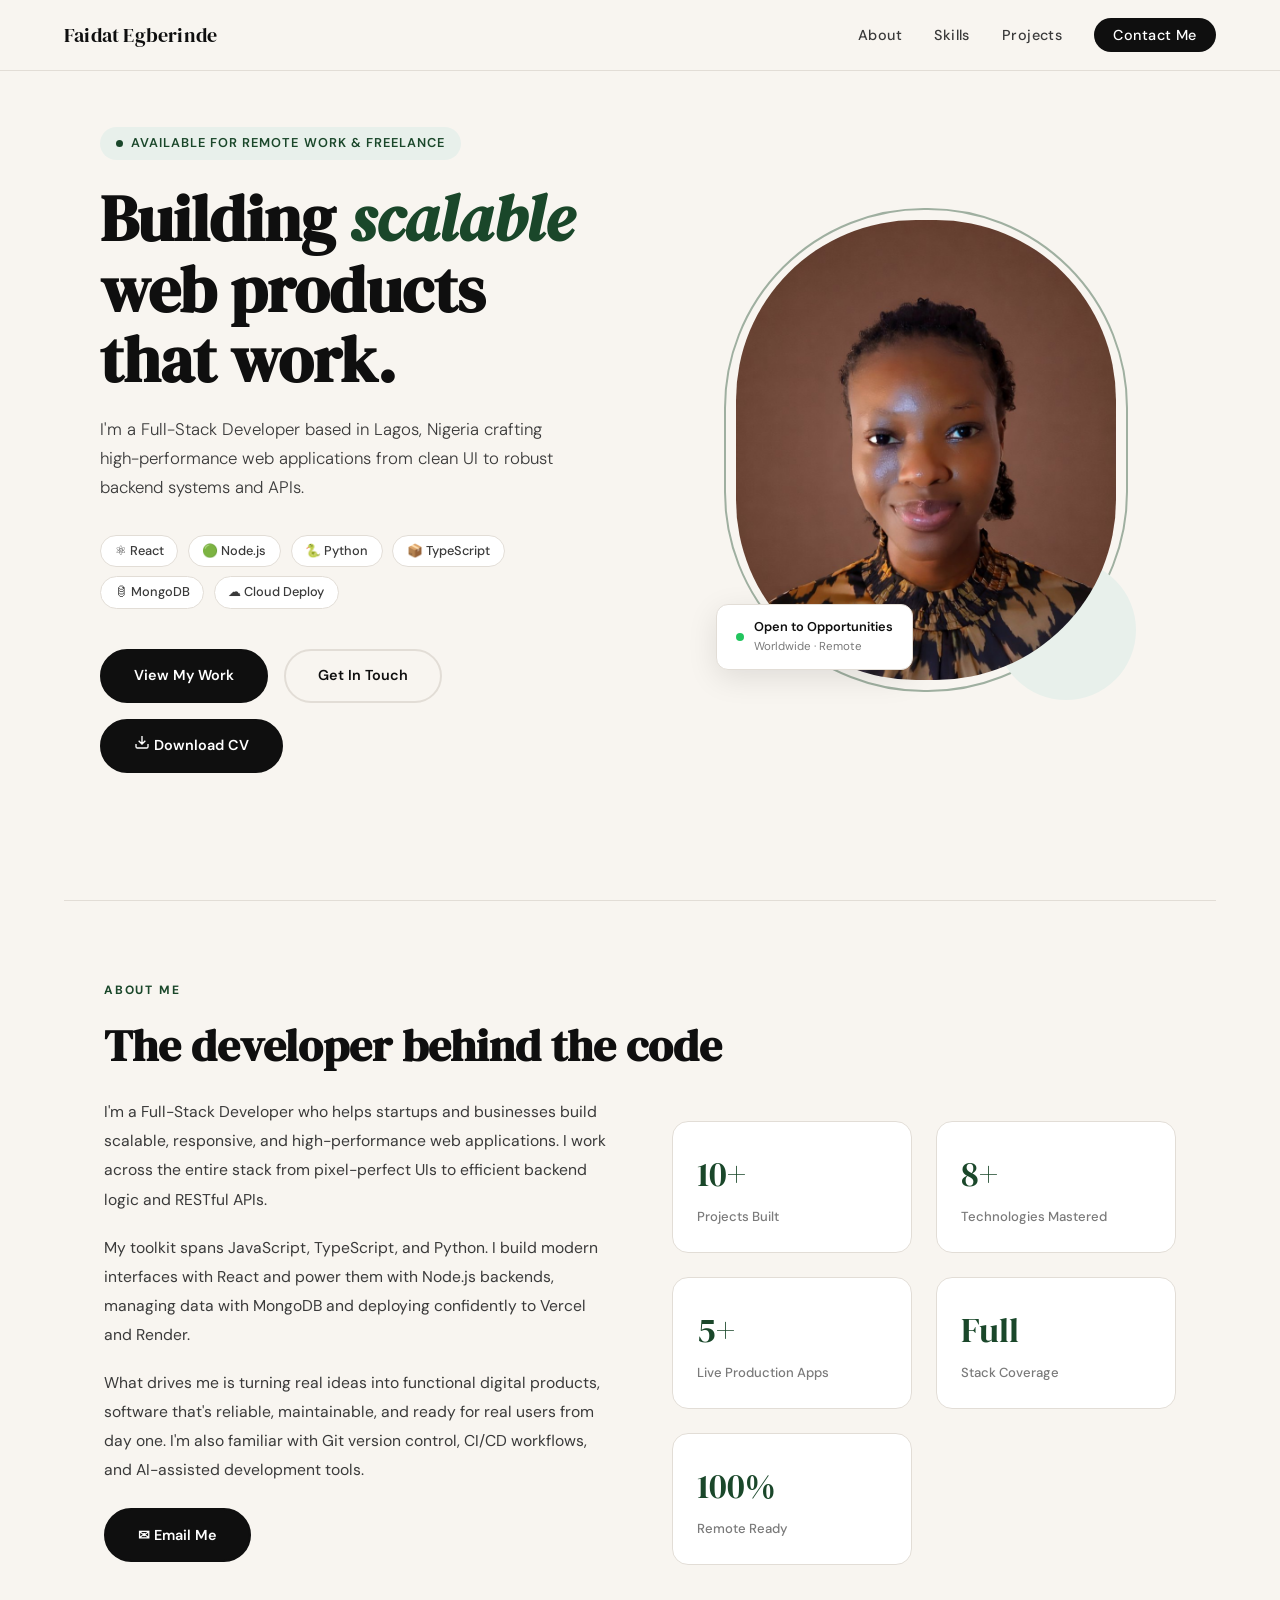
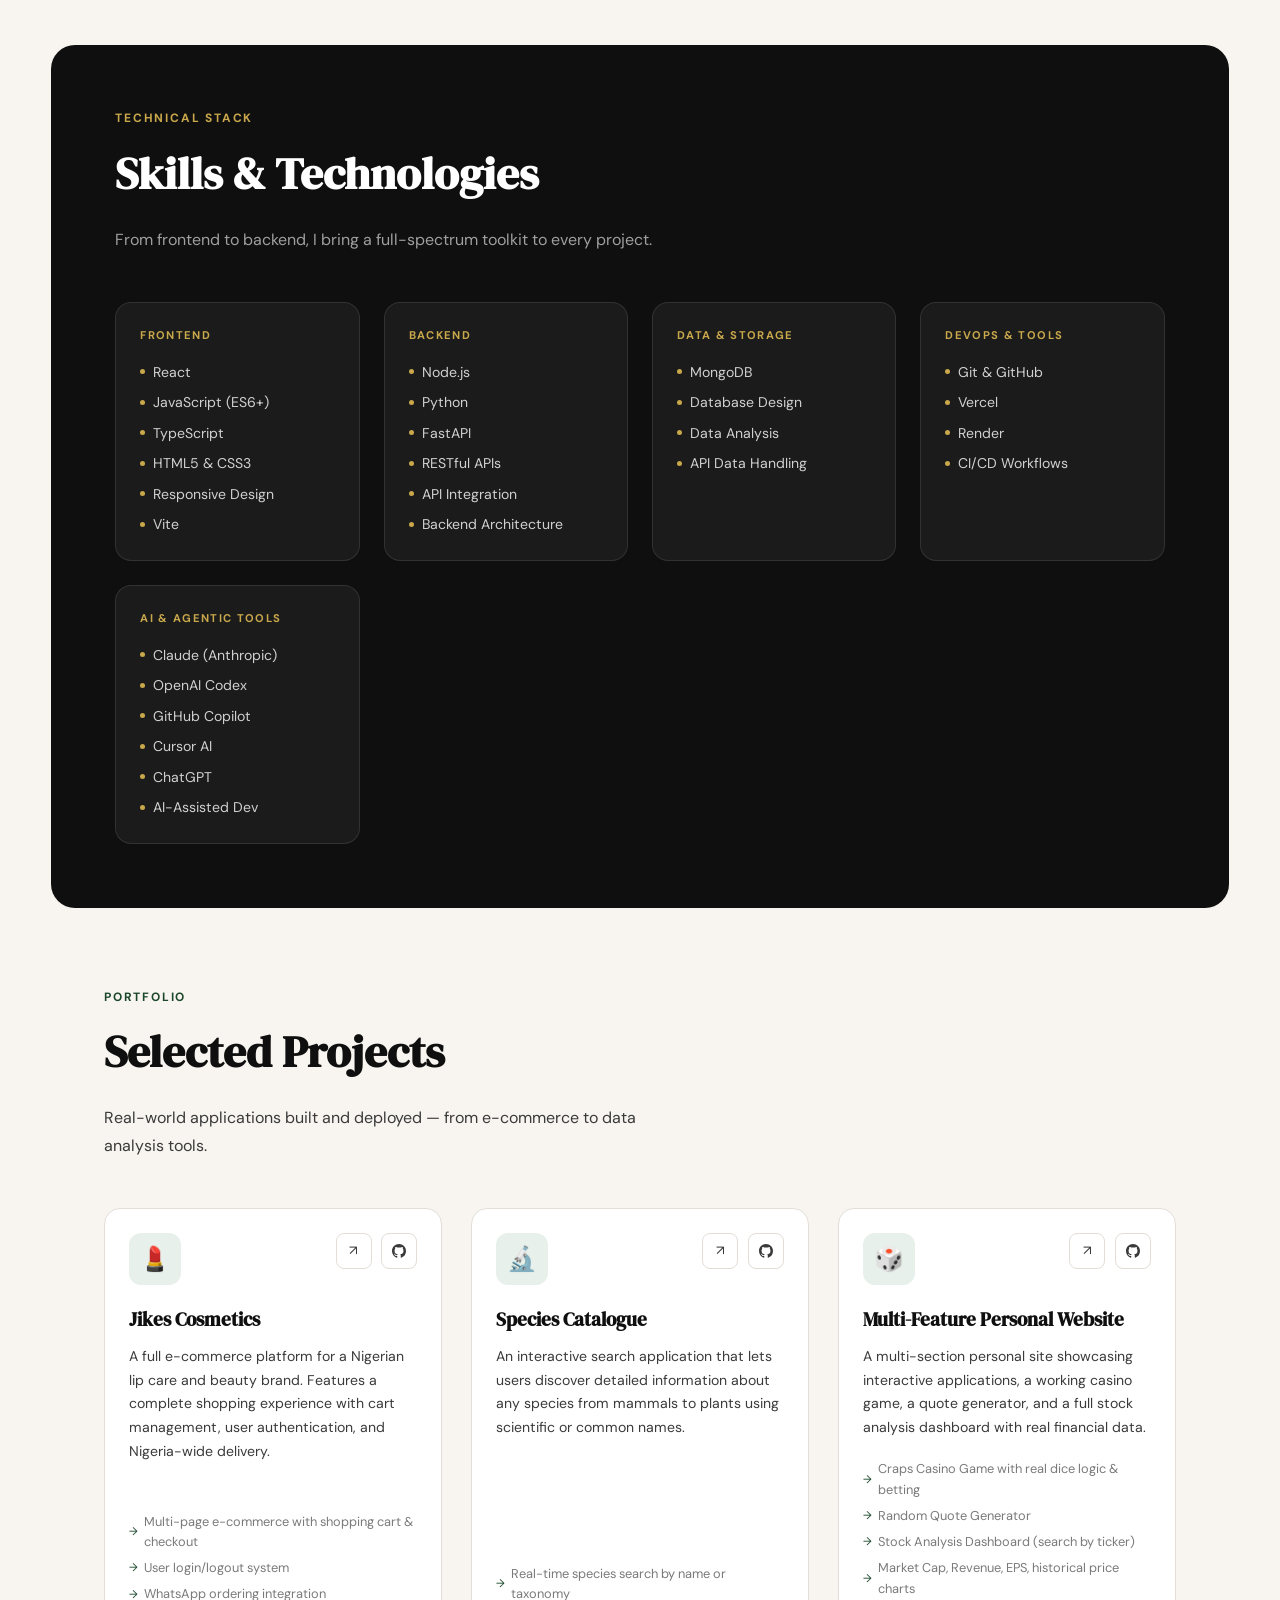
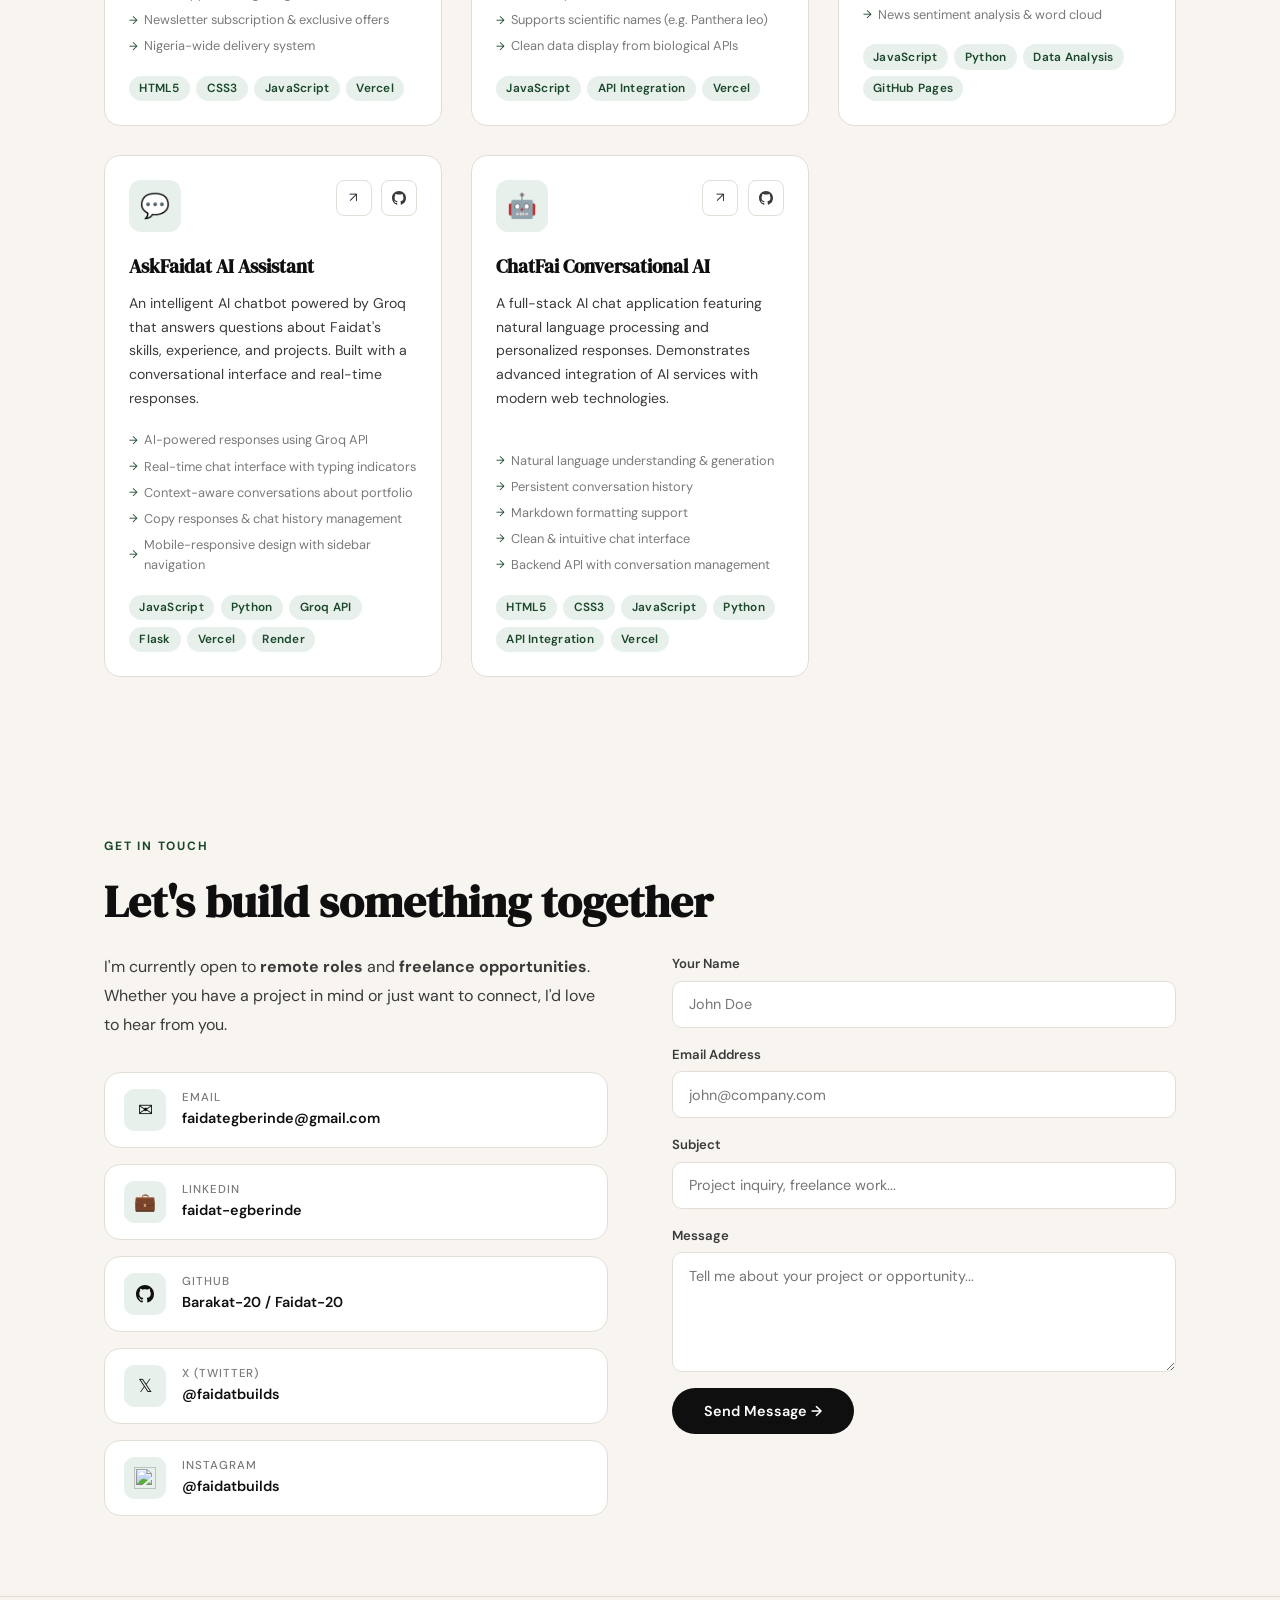
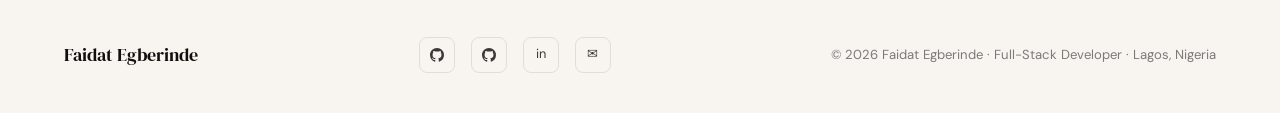
==== commit a7187633: "Added my cv" ====
--- a/index.html
+++ b/index.html
@@ -41,6 +41,12 @@
     <div class="hero-actions">
       <a href="#projects" class="btn-primary">View My Work</a>
       <a href="#contact" class="btn-outline">Get In Touch</a>
+      <a href="faidat_egberinde_cv.pdf" download class="btn-cv">
+        <svg width="16" height="16" viewBox="0 0 24 24" fill="none" stroke="currentColor" stroke-width="2">
+          <path d="M21 15v4a2 2 0 0 1-2 2H5a2 2 0 0 1-2-2v-4M7 10l5 5 5-5M12 15V3"/>
+        </svg>
+        Download CV
+      </a>
     </div>
   </div>
   <div class="hero-visual">
@@ -146,7 +152,6 @@
         <div class="skill-item"><span class="skill-dot"></span>Vercel</div>
         <div class="skill-item"><span class="skill-dot"></span>Render</div>
         <div class="skill-item"><span class="skill-dot"></span>CI/CD Workflows</div>
-        <div class="skill-item"><span class="skill-dot"></span>WordPress</div>
       </div>
     </div>
     <div class="skill-group">
--- a/style.css
+++ b/style.css
@@ -130,7 +130,11 @@
 font-size: 0.8rem;
 font-weight: 500;
 }
-.hero-actions { display: flex; gap: 1rem; flex-wrap: wrap; }
+.hero-actions { 
+    display: flex; 
+    gap: 1rem; 
+    flex-wrap: wrap;
+ }
 .btn-primary {
 background: var(--ink);
 color: #fff;
@@ -155,6 +159,31 @@
 transition: all 0.2s;
 }
 .btn-outline:hover { border-color: var(--ink); }
+
+/* CV Download Button */
+.btn-cv {
+
+  padding: 0.85rem 2rem;
+  background: var(--ink);
+  color: #fff;
+  border-radius: 50px;
+  font-weight: 600;
+  font-size: 0.9rem;
+  text-decoration: none;
+  transition: all 0.2s;
+  border: 2px solid var(--ink);
+}
+
+
+.btn-cv:hover {
+  background: var(--accent);
+   border-color: var(--accent); 
+}
+
+.btn-cv:hover svg {
+  transform: translateY(2px);
+}
+
 
 .hero-visual {
 display: flex;
@@ -468,7 +497,7 @@
 }
 .form-submit:hover { background: var(--accent); }
 
-#instagram-icon {
+instagram-icon {
     background: radial-gradient(circle at 30% 107%, #fdf497 0%, #fdf497 5%, #fd5949 45%, #d6249f 60%, #285AEB 90%);
     -webkit-background-clip: text;
     -webkit-text-fill-color: transparent;
